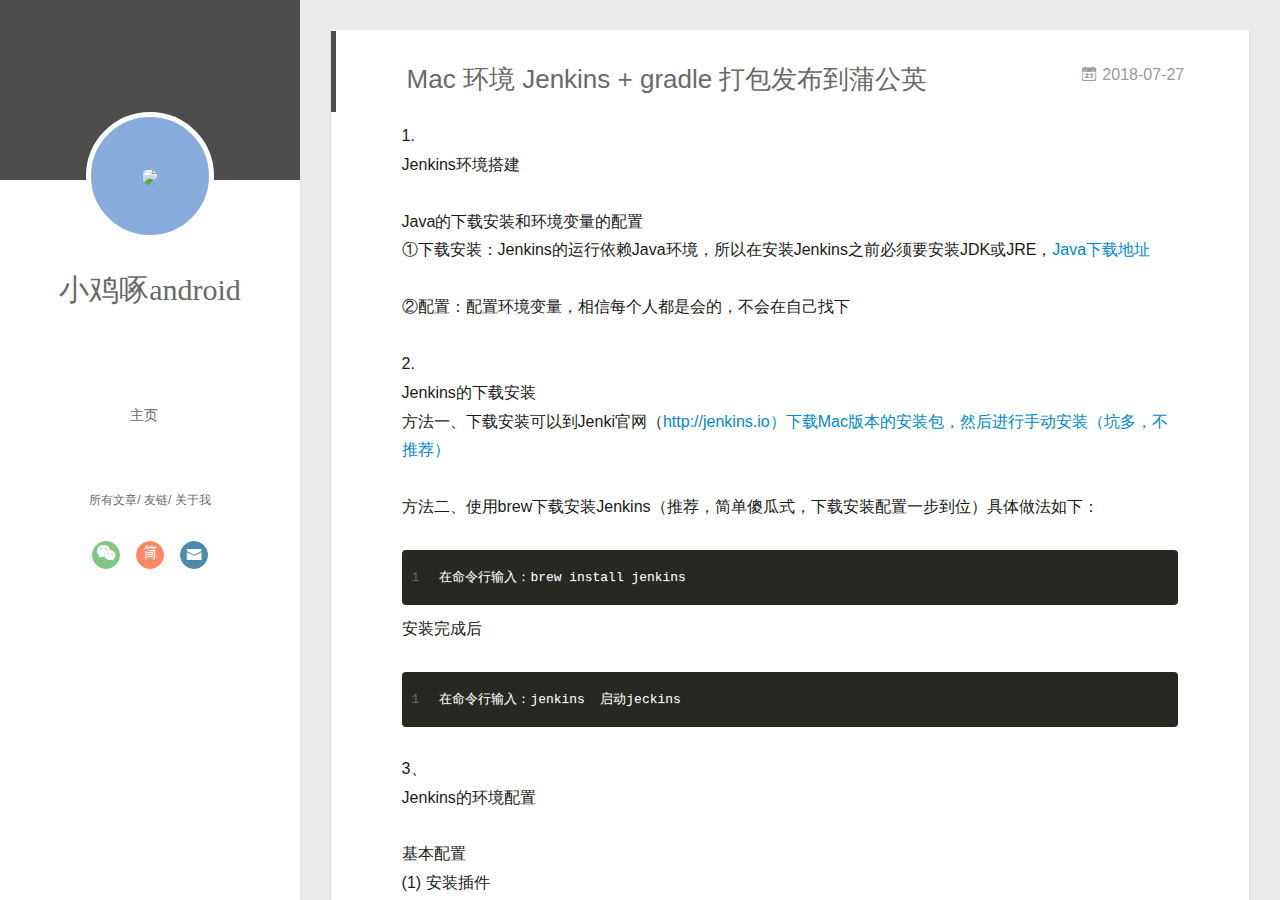
==== index.html @ 97c6cb5a "Site updated: 2018-07-27 13:12:31" ====
<!DOCTYPE html>
<html>
<head>
  <meta charset="utf-8">
  
  <meta name="renderer" content="webkit">
  <meta http-equiv="X-UA-Compatible" content="IE=edge" >
  <link rel="dns-prefetch" href="http://yoursite.com">
  <title>小鸡啄android</title>
  <meta name="viewport" content="width=device-width, initial-scale=1, maximum-scale=1">
  <meta property="og:type" content="website">
<meta property="og:title" content="小鸡啄android">
<meta property="og:url" content="http://yoursite.com/index.html">
<meta property="og:site_name" content="小鸡啄android">
<meta property="og:locale" content="default">
<meta name="twitter:card" content="summary">
<meta name="twitter:title" content="小鸡啄android">
  
    <link rel="alternative" href="/atom.xml" title="小鸡啄android" type="application/atom+xml">
  
  
    <link rel="icon" href="/favicon.png">
  
  <link rel="stylesheet" type="text/css" href="/./main.0cf68a.css">
  <style type="text/css">
  
    #container.show {
      background: linear-gradient(200deg,#a0cfe4,#e8c37e);
    }
  </style>
  

  

</head>

<body>
  <div id="container" q-class="show:isCtnShow">
    <canvas id="anm-canvas" class="anm-canvas"></canvas>
    <div class="left-col" q-class="show:isShow">
      
<div class="overlay" style="background: #4d4d4d"></div>
<div class="intrude-less">
	<header id="header" class="inner">
		<a href="/" class="profilepic">
			<img src="http://pix.tvmao.com/stills/drama/73/562/b/Kn4lW78nMRF.jpg" class="js-avatar">
		</a>
		<hgroup>
		  <h1 class="header-author"><a href="/">小鸡啄android</a></h1>
		</hgroup>
		

		<nav class="header-menu">
			<ul>
			
				<li><a href="/">主页</a></li>
	        
			</ul>
		</nav>
		<nav class="header-smart-menu">
    		
    			
    			<a q-on="click: openSlider(e, 'innerArchive')" href="javascript:void(0)">所有文章</a>
    			
            
    			
    			<a q-on="click: openSlider(e, 'friends')" href="javascript:void(0)">友链</a>
    			
            
    			
    			<a q-on="click: openSlider(e, 'aboutme')" href="javascript:void(0)">关于我</a>
    			
            
		</nav>
		<nav class="header-nav">
			<div class="social">
				
					<a class="weixin" target="_blank" href="/gnkhandsome" title="weixin"><i class="icon-weixin"></i></a>
		        
					<a class="jianshu" target="_blank" href="https://www.jianshu.com/u/1a74da9614a9" title="jianshu"><i class="icon-jianshu"></i></a>
		        
					<a class="mail" target="_blank" href="mailto:1456448257@qq.com" title="mail"><i class="icon-mail"></i></a>
		        
			</div>
		</nav>
	</header>		
</div>

    </div>
    <div class="mid-col" q-class="show:isShow,hide:isShow|isFalse">
      
<nav id="mobile-nav">
  	<div class="overlay js-overlay" style="background: #4d4d4d"></div>
	<div class="btnctn js-mobile-btnctn">
  		<div class="slider-trigger list" q-on="click: openSlider(e)"><i class="icon icon-sort"></i></div>
	</div>
	<div class="intrude-less">
		<header id="header" class="inner">
			<div class="profilepic">
				<img src="http://pix.tvmao.com/stills/drama/73/562/b/Kn4lW78nMRF.jpg" class="js-avatar">
			</div>
			<hgroup>
			  <h1 class="header-author js-header-author">小鸡啄android</h1>
			</hgroup>
			
			
			
				
			
			
			
			<nav class="header-nav">
				<div class="social">
					
						<a class="weixin" target="_blank" href="/gnkhandsome" title="weixin"><i class="icon-weixin"></i></a>
			        
						<a class="jianshu" target="_blank" href="https://www.jianshu.com/u/1a74da9614a9" title="jianshu"><i class="icon-jianshu"></i></a>
			        
						<a class="mail" target="_blank" href="mailto:1456448257@qq.com" title="mail"><i class="icon-mail"></i></a>
			        
				</div>
			</nav>

			<nav class="header-menu js-header-menu">
				<ul style="width: 50%">
				
				
					<li style="width: 100%"><a href="/">主页</a></li>
		        
				</ul>
			</nav>
		</header>				
	</div>
	<div class="mobile-mask" style="display:none" q-show="isShow"></div>
</nav>

      <div id="wrapper" class="body-wrap">
        <div class="menu-l">
          <div class="canvas-wrap">
            <canvas data-colors="#eaeaea" data-sectionHeight="100" data-contentId="js-content" id="myCanvas1" class="anm-canvas"></canvas>
          </div>
          <div id="js-content" class="content-ll">
            
  
    <article id="mac-打包发布到蒲公英" class="article article-type-mac  article-index" itemscope itemprop="blogPost">
  <div class="article-inner">
    
      <header class="article-header">
        
  
    <h1 itemprop="name">
      <a class="article-title" href="/2018/07/27/打包发布到蒲公英/">Mac 环境 Jenkins + gradle 打包发布到蒲公英</a>
    </h1>
  

        
        <a href="/2018/07/27/打包发布到蒲公英/" class="archive-article-date">
  	<time datetime="2018-07-27T05:11:12.000Z" itemprop="datePublished"><i class="icon-calendar icon"></i>2018-07-27</time>
</a>
        
      </header>
    
    <div class="article-entry" itemprop="articleBody">
      
        <p>1.<br>Jenkins环境搭建</p>
<p>Java的下载安装和环境变量的配置<br>①下载安装：Jenkins的运行依赖Java环境，所以在安装Jenkins之前必须要安装JDK或JRE，<a href="http://www.oracle.com/technetwork/java/javase/downloads/index.html" target="_blank" rel="noopener">Java下载地址</a></p>
<p>②配置：配置环境变量，相信每个人都是会的，不会在自己找下</p>
<p>2.<br>Jenkins的下载安装<br>方法一、下载安装可以到Jenki官网（<a href="http://jenkins.io）下载Mac版本的安装包，然后进行手动安装（坑多，不推荐）" target="_blank" rel="noopener">http://jenkins.io）下载Mac版本的安装包，然后进行手动安装（坑多，不推荐）</a></p>
<p>方法二、使用brew下载安装Jenkins（推荐，简单傻瓜式，下载安装配置一步到位）具体做法如下：</p>
 <figure class="highlight plain"><table><tr><td class="gutter"><pre><span class="line">1</span><br></pre></td><td class="code"><pre><span class="line">在命令行输入：brew install jenkins</span><br></pre></td></tr></table></figure>
<p>安装完成后<br> <figure class="highlight plain"><table><tr><td class="gutter"><pre><span class="line">1</span><br></pre></td><td class="code"><pre><span class="line">在命令行输入：jenkins  启动jeckins</span><br></pre></td></tr></table></figure></p>
<p>3、<br>Jenkins的环境配置</p>
<p>基本配置<br>(1) 安装插件<br>启动完毕后，打开浏览器，在地址栏中输入localhost:8080，回车，即可看到一个页面，打开此页面提示的文件地址，输入其中的字符串（或者在安装完毕后控制台有输出，复制到此即可）。<br>②插件的安装<br>进入后，选择自定义插件安装.<br>Git plugin , 不用说，用git需要<br>Gradle Plugin ，gradle需要<br>description setter plugin ，描述构建类型插件<br>Branch API Plugin<br>SSH plugin<br>Git Parameter，参数构建配置git使用<br>Android Emulator Plugin ，可以管理Android sdk，也可以帮助集成Android项目<br>Upload to pgyer 上传蒲公英需要</p>
<p>(2)配置环境变量<br>系统管理-&gt; 系统设置</p>
<p><img src="https://upload-images.jianshu.io/upload_images/3328374-3b14a1cd3c0b017e.png?imageMogr2/auto-orient/strip%7CimageView2/2/w/1240" alt="图片.png"></p>
<ol>
<li>配置gradle,可以使用自己下载的，指定目录就成。也可以自动安装，我是使用的自动安装，翻墙花点时间</li>
<li>配置jdk，jdk不用配置到bin目录，只需要安装目录即可</li>
<li>Android的sdk可以先下载sdk包，再在使用命令操作sdkmanager下载其他包，方式可自行搜索，官方也有<a href="https://developer.android.com/studio/command-line/sdkmanager" target="_blank" rel="noopener">说明</a></li>
<li>环境变量git，路径指定一定要到git.exe</li>
</ol>
<p><img src="https://upload-images.jianshu.io/upload_images/3328374-03bc27990a6591c6.png?imageMogr2/auto-orient/strip%7CimageView2/2/w/1240" alt="图片.png"></p>
<p>4.<br><a href="https://blog.csdn.net/ddxxii/article/details/80207147" target="_blank" rel="noopener">其他</a><br><a href="http://einverne.github.io/post/2016/05/jenkins-android-gradle.html" target="_blank" rel="noopener">利用 Jenkins 持续集成 Android 程序</a></p>

      

      
    </div>
    <div class="article-info article-info-index">
      
      
      

      
        <p class="article-more-link">
          <a class="article-more-a" href="/2018/07/27/打包发布到蒲公英/">展开全文 >></a>
        </p>
      

      
      <div class="clearfix"></div>
    </div>
  </div>
</article>

<aside class="wrap-side-operation">
    <div class="mod-side-operation">
        
        <div class="jump-container" id="js-jump-container" style="display:none;">
            <a href="javascript:void(0)" class="mod-side-operation__jump-to-top">
                <i class="icon-font icon-back"></i>
            </a>
            <div id="js-jump-plan-container" class="jump-plan-container" style="top: -11px;">
                <i class="icon-font icon-plane jump-plane"></i>
            </div>
        </div>
        
        
    </div>
</aside>




  
    <article id="post-搭建个人网站" class="article article-type-post  article-index" itemscope itemprop="blogPost">
  <div class="article-inner">
    
      <header class="article-header">
        
  
    <h1 itemprop="name">
      <a class="article-title" href="/2018/07/27/搭建个人网站/">github pager + Hexo 搭建个人网站</a>
    </h1>
  

        
        <a href="/2018/07/27/搭建个人网站/" class="archive-article-date">
  	<time datetime="2018-07-27T05:08:30.000Z" itemprop="datePublished"><i class="icon-calendar icon"></i>2018-07-27</time>
</a>
        
      </header>
    
    <div class="article-entry" itemprop="articleBody">
      
        <p>1.<br>你需要拥有一个<a href="https://github.com/" target="_blank" rel="noopener">GitHub 账号</a><br>进入<a href="https://pages.github.com/" target="_blank" rel="noopener">GitHub Pager</a></p>
<p>去 <a href="https://github.com" target="_blank" rel="noopener">GitHub</a> 创建一个格式为：<em>username</em>.github.io的库； <a href="https://github.com/new" target="_blank" rel="noopener">create a new repository</a><br><em>username</em> 是你的用户名或者组织名；<br>2.<br>安装 <a href="https://hexo.io/" target="_blank" rel="noopener">Hexo</a><br>参考 <a href="https://hexo.io/docs/" target="_blank" rel="noopener">中文文档 </a>或<a href="https://hexo.io/zh-cn/docs/index.html" target="_blank" rel="noopener">英文文档</a>。完成该步后，你的电脑便拥有了 Git、Node.js 和 Hexo。</p>
<p>3.<br> 购买域名<br>速速前往 <a href="http://wanwang.aliyun.com/" target="_blank" rel="noopener">万网</a>，支付宝刷的一声，你就拥有了一个闪闪发光的个人域名啦<br>4.<br>其他看：<a href="https://zhuanlan.zhihu.com/p/26625249?utm_source=wechat_session&amp;utm_medium=social#showWechatShareTip" target="_blank" rel="noopener">知乎</a></p>

      

      
    </div>
    <div class="article-info article-info-index">
      
      
      

      
        <p class="article-more-link">
          <a class="article-more-a" href="/2018/07/27/搭建个人网站/">展开全文 >></a>
        </p>
      

      
      <div class="clearfix"></div>
    </div>
  </div>
</article>

<aside class="wrap-side-operation">
    <div class="mod-side-operation">
        
        <div class="jump-container" id="js-jump-container" style="display:none;">
            <a href="javascript:void(0)" class="mod-side-operation__jump-to-top">
                <i class="icon-font icon-back"></i>
            </a>
            <div id="js-jump-plan-container" class="jump-plan-container" style="top: -11px;">
                <i class="icon-font icon-plane jump-plane"></i>
            </div>
        </div>
        
        
    </div>
</aside>




  
  


          </div>
        </div>
      </div>
      <footer id="footer">
  <div class="outer">
    <div id="footer-info">
    	<div class="footer-left">
    		&copy; 2018 小鸡啄android
    	</div>
      	<div class="footer-right">
      		<a href="http://hexo.io/" target="_blank">Hexo</a>  Theme <a href="https://github.com/litten/hexo-theme-yilia" target="_blank">Yilia</a> by Litten
      	</div>
    </div>
  </div>
</footer>
    </div>
    <script>
	var yiliaConfig = {
		mathjax: false,
		isHome: true,
		isPost: false,
		isArchive: false,
		isTag: false,
		isCategory: false,
		open_in_new: false,
		toc_hide_index: true,
		root: "/",
		innerArchive: true,
		showTags: false
	}
</script>

<script>!function(t){function n(e){if(r[e])return r[e].exports;var i=r[e]={exports:{},id:e,loaded:!1};return t[e].call(i.exports,i,i.exports,n),i.loaded=!0,i.exports}var r={};n.m=t,n.c=r,n.p="./",n(0)}([function(t,n,r){r(195),t.exports=r(191)},function(t,n,r){var e=r(3),i=r(52),o=r(27),u=r(28),c=r(53),f="prototype",a=function(t,n,r){var s,l,h,v,p=t&a.F,d=t&a.G,y=t&a.S,g=t&a.P,b=t&a.B,m=d?e:y?e[n]||(e[n]={}):(e[n]||{})[f],x=d?i:i[n]||(i[n]={}),w=x[f]||(x[f]={});d&&(r=n);for(s in r)l=!p&&m&&void 0!==m[s],h=(l?m:r)[s],v=b&&l?c(h,e):g&&"function"==typeof h?c(Function.call,h):h,m&&u(m,s,h,t&a.U),x[s]!=h&&o(x,s,v),g&&w[s]!=h&&(w[s]=h)};e.core=i,a.F=1,a.G=2,a.S=4,a.P=8,a.B=16,a.W=32,a.U=64,a.R=128,t.exports=a},function(t,n,r){var e=r(6);t.exports=function(t){if(!e(t))throw TypeError(t+" is not an object!");return t}},function(t,n){var r=t.exports="undefined"!=typeof window&&window.Math==Math?window:"undefined"!=typeof self&&self.Math==Math?self:Function("return this")();"number"==typeof __g&&(__g=r)},function(t,n){t.exports=function(t){try{return!!t()}catch(t){return!0}}},function(t,n){var r=t.exports="undefined"!=typeof window&&window.Math==Math?window:"undefined"!=typeof self&&self.Math==Math?self:Function("return this")();"number"==typeof __g&&(__g=r)},function(t,n){t.exports=function(t){return"object"==typeof t?null!==t:"function"==typeof t}},function(t,n,r){var e=r(126)("wks"),i=r(76),o=r(3).Symbol,u="function"==typeof o;(t.exports=function(t){return e[t]||(e[t]=u&&o[t]||(u?o:i)("Symbol."+t))}).store=e},function(t,n){var r={}.hasOwnProperty;t.exports=function(t,n){return r.call(t,n)}},function(t,n,r){var e=r(94),i=r(33);t.exports=function(t){return e(i(t))}},function(t,n,r){t.exports=!r(4)(function(){return 7!=Object.defineProperty({},"a",{get:function(){return 7}}).a})},function(t,n,r){var e=r(2),i=r(167),o=r(50),u=Object.defineProperty;n.f=r(10)?Object.defineProperty:function(t,n,r){if(e(t),n=o(n,!0),e(r),i)try{return u(t,n,r)}catch(t){}if("get"in r||"set"in r)throw TypeError("Accessors not supported!");return"value"in r&&(t[n]=r.value),t}},function(t,n,r){t.exports=!r(18)(function(){return 7!=Object.defineProperty({},"a",{get:function(){return 7}}).a})},function(t,n,r){var e=r(14),i=r(22);t.exports=r(12)?function(t,n,r){return e.f(t,n,i(1,r))}:function(t,n,r){return t[n]=r,t}},function(t,n,r){var e=r(20),i=r(58),o=r(42),u=Object.defineProperty;n.f=r(12)?Object.defineProperty:function(t,n,r){if(e(t),n=o(n,!0),e(r),i)try{return u(t,n,r)}catch(t){}if("get"in r||"set"in r)throw TypeError("Accessors not supported!");return"value"in r&&(t[n]=r.value),t}},function(t,n,r){var e=r(40)("wks"),i=r(23),o=r(5).Symbol,u="function"==typeof o;(t.exports=function(t){return e[t]||(e[t]=u&&o[t]||(u?o:i)("Symbol."+t))}).store=e},function(t,n,r){var e=r(67),i=Math.min;t.exports=function(t){return t>0?i(e(t),9007199254740991):0}},function(t,n,r){var e=r(46);t.exports=function(t){return Object(e(t))}},function(t,n){t.exports=function(t){try{return!!t()}catch(t){return!0}}},function(t,n,r){var e=r(63),i=r(34);t.exports=Object.keys||function(t){return e(t,i)}},function(t,n,r){var e=r(21);t.exports=function(t){if(!e(t))throw TypeError(t+" is not an object!");return t}},function(t,n){t.exports=function(t){return"object"==typeof t?null!==t:"function"==typeof t}},function(t,n){t.exports=function(t,n){return{enumerable:!(1&t),configurable:!(2&t),writable:!(4&t),value:n}}},function(t,n){var r=0,e=Math.random();t.exports=function(t){return"Symbol(".concat(void 0===t?"":t,")_",(++r+e).toString(36))}},function(t,n){var r={}.hasOwnProperty;t.exports=function(t,n){return r.call(t,n)}},function(t,n){var r=t.exports={version:"2.4.0"};"number"==typeof __e&&(__e=r)},function(t,n){t.exports=function(t){if("function"!=typeof t)throw TypeError(t+" is not a function!");return t}},function(t,n,r){var e=r(11),i=r(66);t.exports=r(10)?function(t,n,r){return e.f(t,n,i(1,r))}:function(t,n,r){return t[n]=r,t}},function(t,n,r){var e=r(3),i=r(27),o=r(24),u=r(76)("src"),c="toString",f=Function[c],a=(""+f).split(c);r(52).inspectSource=function(t){return f.call(t)},(t.exports=function(t,n,r,c){var f="function"==typeof r;f&&(o(r,"name")||i(r,"name",n)),t[n]!==r&&(f&&(o(r,u)||i(r,u,t[n]?""+t[n]:a.join(String(n)))),t===e?t[n]=r:c?t[n]?t[n]=r:i(t,n,r):(delete t[n],i(t,n,r)))})(Function.prototype,c,function(){return"function"==typeof this&&this[u]||f.call(this)})},function(t,n,r){var e=r(1),i=r(4),o=r(46),u=function(t,n,r,e){var i=String(o(t)),u="<"+n;return""!==r&&(u+=" "+r+'="'+String(e).replace(/"/g,"&quot;")+'"'),u+">"+i+"</"+n+">"};t.exports=function(t,n){var r={};r[t]=n(u),e(e.P+e.F*i(function(){var n=""[t]('"');return n!==n.toLowerCase()||n.split('"').length>3}),"String",r)}},function(t,n,r){var e=r(115),i=r(46);t.exports=function(t){return e(i(t))}},function(t,n,r){var e=r(116),i=r(66),o=r(30),u=r(50),c=r(24),f=r(167),a=Object.getOwnPropertyDescriptor;n.f=r(10)?a:function(t,n){if(t=o(t),n=u(n,!0),f)try{return a(t,n)}catch(t){}if(c(t,n))return i(!e.f.call(t,n),t[n])}},function(t,n,r){var e=r(24),i=r(17),o=r(145)("IE_PROTO"),u=Object.prototype;t.exports=Object.getPrototypeOf||function(t){return t=i(t),e(t,o)?t[o]:"function"==typeof t.constructor&&t instanceof t.constructor?t.constructor.prototype:t instanceof Object?u:null}},function(t,n){t.exports=function(t){if(void 0==t)throw TypeError("Can't call method on  "+t);return t}},function(t,n){t.exports="constructor,hasOwnProperty,isPrototypeOf,propertyIsEnumerable,toLocaleString,toString,valueOf".split(",")},function(t,n){t.exports={}},function(t,n){t.exports=!0},function(t,n){n.f={}.propertyIsEnumerable},function(t,n,r){var e=r(14).f,i=r(8),o=r(15)("toStringTag");t.exports=function(t,n,r){t&&!i(t=r?t:t.prototype,o)&&e(t,o,{configurable:!0,value:n})}},function(t,n,r){var e=r(40)("keys"),i=r(23);t.exports=function(t){return e[t]||(e[t]=i(t))}},function(t,n,r){var e=r(5),i="__core-js_shared__",o=e[i]||(e[i]={});t.exports=function(t){return o[t]||(o[t]={})}},function(t,n){var r=Math.ceil,e=Math.floor;t.exports=function(t){return isNaN(t=+t)?0:(t>0?e:r)(t)}},function(t,n,r){var e=r(21);t.exports=function(t,n){if(!e(t))return t;var r,i;if(n&&"function"==typeof(r=t.toString)&&!e(i=r.call(t)))return i;if("function"==typeof(r=t.valueOf)&&!e(i=r.call(t)))return i;if(!n&&"function"==typeof(r=t.toString)&&!e(i=r.call(t)))return i;throw TypeError("Can't convert object to primitive value")}},function(t,n,r){var e=r(5),i=r(25),o=r(36),u=r(44),c=r(14).f;t.exports=function(t){var n=i.Symbol||(i.Symbol=o?{}:e.Symbol||{});"_"==t.charAt(0)||t in n||c(n,t,{value:u.f(t)})}},function(t,n,r){n.f=r(15)},function(t,n){var r={}.toString;t.exports=function(t){return r.call(t).slice(8,-1)}},function(t,n){t.exports=function(t){if(void 0==t)throw TypeError("Can't call method on  "+t);return t}},function(t,n,r){var e=r(4);t.exports=function(t,n){return!!t&&e(function(){n?t.call(null,function(){},1):t.call(null)})}},function(t,n,r){var e=r(53),i=r(115),o=r(17),u=r(16),c=r(203);t.exports=function(t,n){var r=1==t,f=2==t,a=3==t,s=4==t,l=6==t,h=5==t||l,v=n||c;return function(n,c,p){for(var d,y,g=o(n),b=i(g),m=e(c,p,3),x=u(b.length),w=0,S=r?v(n,x):f?v(n,0):void 0;x>w;w++)if((h||w in b)&&(d=b[w],y=m(d,w,g),t))if(r)S[w]=y;else if(y)switch(t){case 3:return!0;case 5:return d;case 6:return w;case 2:S.push(d)}else if(s)return!1;return l?-1:a||s?s:S}}},function(t,n,r){var e=r(1),i=r(52),o=r(4);t.exports=function(t,n){var r=(i.Object||{})[t]||Object[t],u={};u[t]=n(r),e(e.S+e.F*o(function(){r(1)}),"Object",u)}},function(t,n,r){var e=r(6);t.exports=function(t,n){if(!e(t))return t;var r,i;if(n&&"function"==typeof(r=t.toString)&&!e(i=r.call(t)))return i;if("function"==typeof(r=t.valueOf)&&!e(i=r.call(t)))return i;if(!n&&"function"==typeof(r=t.toString)&&!e(i=r.call(t)))return i;throw TypeError("Can't convert object to primitive value")}},function(t,n,r){var e=r(5),i=r(25),o=r(91),u=r(13),c="prototype",f=function(t,n,r){var a,s,l,h=t&f.F,v=t&f.G,p=t&f.S,d=t&f.P,y=t&f.B,g=t&f.W,b=v?i:i[n]||(i[n]={}),m=b[c],x=v?e:p?e[n]:(e[n]||{})[c];v&&(r=n);for(a in r)(s=!h&&x&&void 0!==x[a])&&a in b||(l=s?x[a]:r[a],b[a]=v&&"function"!=typeof x[a]?r[a]:y&&s?o(l,e):g&&x[a]==l?function(t){var n=function(n,r,e){if(this instanceof t){switch(arguments.length){case 0:return new t;case 1:return new t(n);case 2:return new t(n,r)}return new t(n,r,e)}return t.apply(this,arguments)};return n[c]=t[c],n}(l):d&&"function"==typeof l?o(Function.call,l):l,d&&((b.virtual||(b.virtual={}))[a]=l,t&f.R&&m&&!m[a]&&u(m,a,l)))};f.F=1,f.G=2,f.S=4,f.P=8,f.B=16,f.W=32,f.U=64,f.R=128,t.exports=f},function(t,n){var r=t.exports={version:"2.4.0"};"number"==typeof __e&&(__e=r)},function(t,n,r){var e=r(26);t.exports=function(t,n,r){if(e(t),void 0===n)return t;switch(r){case 1:return function(r){return t.call(n,r)};case 2:return function(r,e){return t.call(n,r,e)};case 3:return function(r,e,i){return t.call(n,r,e,i)}}return function(){return t.apply(n,arguments)}}},function(t,n,r){var e=r(183),i=r(1),o=r(126)("metadata"),u=o.store||(o.store=new(r(186))),c=function(t,n,r){var i=u.get(t);if(!i){if(!r)return;u.set(t,i=new e)}var o=i.get(n);if(!o){if(!r)return;i.set(n,o=new e)}return o},f=function(t,n,r){var e=c(n,r,!1);return void 0!==e&&e.has(t)},a=function(t,n,r){var e=c(n,r,!1);return void 0===e?void 0:e.get(t)},s=function(t,n,r,e){c(r,e,!0).set(t,n)},l=function(t,n){var r=c(t,n,!1),e=[];return r&&r.forEach(function(t,n){e.push(n)}),e},h=function(t){return void 0===t||"symbol"==typeof t?t:String(t)},v=function(t){i(i.S,"Reflect",t)};t.exports={store:u,map:c,has:f,get:a,set:s,keys:l,key:h,exp:v}},function(t,n,r){"use strict";if(r(10)){var e=r(69),i=r(3),o=r(4),u=r(1),c=r(127),f=r(152),a=r(53),s=r(68),l=r(66),h=r(27),v=r(73),p=r(67),d=r(16),y=r(75),g=r(50),b=r(24),m=r(180),x=r(114),w=r(6),S=r(17),_=r(137),O=r(70),E=r(32),P=r(71).f,j=r(154),F=r(76),M=r(7),A=r(48),N=r(117),T=r(146),I=r(155),k=r(80),L=r(123),R=r(74),C=r(130),D=r(160),U=r(11),W=r(31),G=U.f,B=W.f,V=i.RangeError,z=i.TypeError,q=i.Uint8Array,K="ArrayBuffer",J="Shared"+K,Y="BYTES_PER_ELEMENT",H="prototype",$=Array[H],X=f.ArrayBuffer,Q=f.DataView,Z=A(0),tt=A(2),nt=A(3),rt=A(4),et=A(5),it=A(6),ot=N(!0),ut=N(!1),ct=I.values,ft=I.keys,at=I.entries,st=$.lastIndexOf,lt=$.reduce,ht=$.reduceRight,vt=$.join,pt=$.sort,dt=$.slice,yt=$.toString,gt=$.toLocaleString,bt=M("iterator"),mt=M("toStringTag"),xt=F("typed_constructor"),wt=F("def_constructor"),St=c.CONSTR,_t=c.TYPED,Ot=c.VIEW,Et="Wrong length!",Pt=A(1,function(t,n){return Tt(T(t,t[wt]),n)}),jt=o(function(){return 1===new q(new Uint16Array([1]).buffer)[0]}),Ft=!!q&&!!q[H].set&&o(function(){new q(1).set({})}),Mt=function(t,n){if(void 0===t)throw z(Et);var r=+t,e=d(t);if(n&&!m(r,e))throw V(Et);return e},At=function(t,n){var r=p(t);if(r<0||r%n)throw V("Wrong offset!");return r},Nt=function(t){if(w(t)&&_t in t)return t;throw z(t+" is not a typed array!")},Tt=function(t,n){if(!(w(t)&&xt in t))throw z("It is not a typed array constructor!");return new t(n)},It=function(t,n){return kt(T(t,t[wt]),n)},kt=function(t,n){for(var r=0,e=n.length,i=Tt(t,e);e>r;)i[r]=n[r++];return i},Lt=function(t,n,r){G(t,n,{get:function(){return this._d[r]}})},Rt=function(t){var n,r,e,i,o,u,c=S(t),f=arguments.length,s=f>1?arguments[1]:void 0,l=void 0!==s,h=j(c);if(void 0!=h&&!_(h)){for(u=h.call(c),e=[],n=0;!(o=u.next()).done;n++)e.push(o.value);c=e}for(l&&f>2&&(s=a(s,arguments[2],2)),n=0,r=d(c.length),i=Tt(this,r);r>n;n++)i[n]=l?s(c[n],n):c[n];return i},Ct=function(){for(var t=0,n=arguments.length,r=Tt(this,n);n>t;)r[t]=arguments[t++];return r},Dt=!!q&&o(function(){gt.call(new q(1))}),Ut=function(){return gt.apply(Dt?dt.call(Nt(this)):Nt(this),arguments)},Wt={copyWithin:function(t,n){return D.call(Nt(this),t,n,arguments.length>2?arguments[2]:void 0)},every:function(t){return rt(Nt(this),t,arguments.length>1?arguments[1]:void 0)},fill:function(t){return C.apply(Nt(this),arguments)},filter:function(t){return It(this,tt(Nt(this),t,arguments.length>1?arguments[1]:void 0))},find:function(t){return et(Nt(this),t,arguments.length>1?arguments[1]:void 0)},findIndex:function(t){return it(Nt(this),t,arguments.length>1?arguments[1]:void 0)},forEach:function(t){Z(Nt(this),t,arguments.length>1?arguments[1]:void 0)},indexOf:function(t){return ut(Nt(this),t,arguments.length>1?arguments[1]:void 0)},includes:function(t){return ot(Nt(this),t,arguments.length>1?arguments[1]:void 0)},join:function(t){return vt.apply(Nt(this),arguments)},lastIndexOf:function(t){return st.apply(Nt(this),arguments)},map:function(t){return Pt(Nt(this),t,arguments.length>1?arguments[1]:void 0)},reduce:function(t){return lt.apply(Nt(this),arguments)},reduceRight:function(t){return ht.apply(Nt(this),arguments)},reverse:function(){for(var t,n=this,r=Nt(n).length,e=Math.floor(r/2),i=0;i<e;)t=n[i],n[i++]=n[--r],n[r]=t;return n},some:function(t){return nt(Nt(this),t,arguments.length>1?arguments[1]:void 0)},sort:function(t){return pt.call(Nt(this),t)},subarray:function(t,n){var r=Nt(this),e=r.length,i=y(t,e);return new(T(r,r[wt]))(r.buffer,r.byteOffset+i*r.BYTES_PER_ELEMENT,d((void 0===n?e:y(n,e))-i))}},Gt=function(t,n){return It(this,dt.call(Nt(this),t,n))},Bt=function(t){Nt(this);var n=At(arguments[1],1),r=this.length,e=S(t),i=d(e.length),o=0;if(i+n>r)throw V(Et);for(;o<i;)this[n+o]=e[o++]},Vt={entries:function(){return at.call(Nt(this))},keys:function(){return ft.call(Nt(this))},values:function(){return ct.call(Nt(this))}},zt=function(t,n){return w(t)&&t[_t]&&"symbol"!=typeof n&&n in t&&String(+n)==String(n)},qt=function(t,n){return zt(t,n=g(n,!0))?l(2,t[n]):B(t,n)},Kt=function(t,n,r){return!(zt(t,n=g(n,!0))&&w(r)&&b(r,"value"))||b(r,"get")||b(r,"set")||r.configurable||b(r,"writable")&&!r.writable||b(r,"enumerable")&&!r.enumerable?G(t,n,r):(t[n]=r.value,t)};St||(W.f=qt,U.f=Kt),u(u.S+u.F*!St,"Object",{getOwnPropertyDescriptor:qt,defineProperty:Kt}),o(function(){yt.call({})})&&(yt=gt=function(){return vt.call(this)});var Jt=v({},Wt);v(Jt,Vt),h(Jt,bt,Vt.values),v(Jt,{slice:Gt,set:Bt,constructor:function(){},toString:yt,toLocaleString:Ut}),Lt(Jt,"buffer","b"),Lt(Jt,"byteOffset","o"),Lt(Jt,"byteLength","l"),Lt(Jt,"length","e"),G(Jt,mt,{get:function(){return this[_t]}}),t.exports=function(t,n,r,f){f=!!f;var a=t+(f?"Clamped":"")+"Array",l="Uint8Array"!=a,v="get"+t,p="set"+t,y=i[a],g=y||{},b=y&&E(y),m=!y||!c.ABV,S={},_=y&&y[H],j=function(t,r){var e=t._d;return e.v[v](r*n+e.o,jt)},F=function(t,r,e){var i=t._d;f&&(e=(e=Math.round(e))<0?0:e>255?255:255&e),i.v[p](r*n+i.o,e,jt)},M=function(t,n){G(t,n,{get:function(){return j(this,n)},set:function(t){return F(this,n,t)},enumerable:!0})};m?(y=r(function(t,r,e,i){s(t,y,a,"_d");var o,u,c,f,l=0,v=0;if(w(r)){if(!(r instanceof X||(f=x(r))==K||f==J))return _t in r?kt(y,r):Rt.call(y,r);o=r,v=At(e,n);var p=r.byteLength;if(void 0===i){if(p%n)throw V(Et);if((u=p-v)<0)throw V(Et)}else if((u=d(i)*n)+v>p)throw V(Et);c=u/n}else c=Mt(r,!0),u=c*n,o=new X(u);for(h(t,"_d",{b:o,o:v,l:u,e:c,v:new Q(o)});l<c;)M(t,l++)}),_=y[H]=O(Jt),h(_,"constructor",y)):L(function(t){new y(null),new y(t)},!0)||(y=r(function(t,r,e,i){s(t,y,a);var o;return w(r)?r instanceof X||(o=x(r))==K||o==J?void 0!==i?new g(r,At(e,n),i):void 0!==e?new g(r,At(e,n)):new g(r):_t in r?kt(y,r):Rt.call(y,r):new g(Mt(r,l))}),Z(b!==Function.prototype?P(g).concat(P(b)):P(g),function(t){t in y||h(y,t,g[t])}),y[H]=_,e||(_.constructor=y));var A=_[bt],N=!!A&&("values"==A.name||void 0==A.name),T=Vt.values;h(y,xt,!0),h(_,_t,a),h(_,Ot,!0),h(_,wt,y),(f?new y(1)[mt]==a:mt in _)||G(_,mt,{get:function(){return a}}),S[a]=y,u(u.G+u.W+u.F*(y!=g),S),u(u.S,a,{BYTES_PER_ELEMENT:n,from:Rt,of:Ct}),Y in _||h(_,Y,n),u(u.P,a,Wt),R(a),u(u.P+u.F*Ft,a,{set:Bt}),u(u.P+u.F*!N,a,Vt),u(u.P+u.F*(_.toString!=yt),a,{toString:yt}),u(u.P+u.F*o(function(){new y(1).slice()}),a,{slice:Gt}),u(u.P+u.F*(o(function(){return[1,2].toLocaleString()!=new y([1,2]).toLocaleString()})||!o(function(){_.toLocaleString.call([1,2])})),a,{toLocaleString:Ut}),k[a]=N?A:T,e||N||h(_,bt,T)}}else t.exports=function(){}},function(t,n){var r={}.toString;t.exports=function(t){return r.call(t).slice(8,-1)}},function(t,n,r){var e=r(21),i=r(5).document,o=e(i)&&e(i.createElement);t.exports=function(t){return o?i.createElement(t):{}}},function(t,n,r){t.exports=!r(12)&&!r(18)(function(){return 7!=Object.defineProperty(r(57)("div"),"a",{get:function(){return 7}}).a})},function(t,n,r){"use strict";var e=r(36),i=r(51),o=r(64),u=r(13),c=r(8),f=r(35),a=r(96),s=r(38),l=r(103),h=r(15)("iterator"),v=!([].keys&&"next"in[].keys()),p="keys",d="values",y=function(){return this};t.exports=function(t,n,r,g,b,m,x){a(r,n,g);var w,S,_,O=function(t){if(!v&&t in F)return F[t];switch(t){case p:case d:return function(){return new r(this,t)}}return function(){return new r(this,t)}},E=n+" Iterator",P=b==d,j=!1,F=t.prototype,M=F[h]||F["@@iterator"]||b&&F[b],A=M||O(b),N=b?P?O("entries"):A:void 0,T="Array"==n?F.entries||M:M;if(T&&(_=l(T.call(new t)))!==Object.prototype&&(s(_,E,!0),e||c(_,h)||u(_,h,y)),P&&M&&M.name!==d&&(j=!0,A=function(){return M.call(this)}),e&&!x||!v&&!j&&F[h]||u(F,h,A),f[n]=A,f[E]=y,b)if(w={values:P?A:O(d),keys:m?A:O(p),entries:N},x)for(S in w)S in F||o(F,S,w[S]);else i(i.P+i.F*(v||j),n,w);return w}},function(t,n,r){var e=r(20),i=r(100),o=r(34),u=r(39)("IE_PROTO"),c=function(){},f="prototype",a=function(){var t,n=r(57)("iframe"),e=o.length;for(n.style.display="none",r(93).appendChild(n),n.src="javascript:",t=n.contentWindow.document,t.open(),t.write("<script>document.F=Object<\/script>"),t.close(),a=t.F;e--;)delete a[f][o[e]];return a()};t.exports=Object.create||function(t,n){var r;return null!==t?(c[f]=e(t),r=new c,c[f]=null,r[u]=t):r=a(),void 0===n?r:i(r,n)}},function(t,n,r){var e=r(63),i=r(34).concat("length","prototype");n.f=Object.getOwnPropertyNames||function(t){return e(t,i)}},function(t,n){n.f=Object.getOwnPropertySymbols},function(t,n,r){var e=r(8),i=r(9),o=r(90)(!1),u=r(39)("IE_PROTO");t.exports=function(t,n){var r,c=i(t),f=0,a=[];for(r in c)r!=u&&e(c,r)&&a.push(r);for(;n.length>f;)e(c,r=n[f++])&&(~o(a,r)||a.push(r));return a}},function(t,n,r){t.exports=r(13)},function(t,n,r){var e=r(76)("meta"),i=r(6),o=r(24),u=r(11).f,c=0,f=Object.isExtensible||function(){return!0},a=!r(4)(function(){return f(Object.preventExtensions({}))}),s=function(t){u(t,e,{value:{i:"O"+ ++c,w:{}}})},l=function(t,n){if(!i(t))return"symbol"==typeof t?t:("string"==typeof t?"S":"P")+t;if(!o(t,e)){if(!f(t))return"F";if(!n)return"E";s(t)}return t[e].i},h=function(t,n){if(!o(t,e)){if(!f(t))return!0;if(!n)return!1;s(t)}return t[e].w},v=function(t){return a&&p.NEED&&f(t)&&!o(t,e)&&s(t),t},p=t.exports={KEY:e,NEED:!1,fastKey:l,getWeak:h,onFreeze:v}},function(t,n){t.exports=function(t,n){return{enumerable:!(1&t),configurable:!(2&t),writable:!(4&t),value:n}}},function(t,n){var r=Math.ceil,e=Math.floor;t.exports=function(t){return isNaN(t=+t)?0:(t>0?e:r)(t)}},function(t,n){t.exports=function(t,n,r,e){if(!(t instanceof n)||void 0!==e&&e in t)throw TypeError(r+": incorrect invocation!");return t}},function(t,n){t.exports=!1},function(t,n,r){var e=r(2),i=r(173),o=r(133),u=r(145)("IE_PROTO"),c=function(){},f="prototype",a=function(){var t,n=r(132)("iframe"),e=o.length;for(n.style.display="none",r(135).appendChild(n),n.src="javascript:",t=n.contentWindow.document,t.open(),t.write("<script>document.F=Object<\/script>"),t.close(),a=t.F;e--;)delete a[f][o[e]];return a()};t.exports=Object.create||function(t,n){var r;return null!==t?(c[f]=e(t),r=new c,c[f]=null,r[u]=t):r=a(),void 0===n?r:i(r,n)}},function(t,n,r){var e=r(175),i=r(133).concat("length","prototype");n.f=Object.getOwnPropertyNames||function(t){return e(t,i)}},function(t,n,r){var e=r(175),i=r(133);t.exports=Object.keys||function(t){return e(t,i)}},function(t,n,r){var e=r(28);t.exports=function(t,n,r){for(var i in n)e(t,i,n[i],r);return t}},function(t,n,r){"use strict";var e=r(3),i=r(11),o=r(10),u=r(7)("species");t.exports=function(t){var n=e[t];o&&n&&!n[u]&&i.f(n,u,{configurable:!0,get:function(){return this}})}},function(t,n,r){var e=r(67),i=Math.max,o=Math.min;t.exports=function(t,n){return t=e(t),t<0?i(t+n,0):o(t,n)}},function(t,n){var r=0,e=Math.random();t.exports=function(t){return"Symbol(".concat(void 0===t?"":t,")_",(++r+e).toString(36))}},function(t,n,r){var e=r(33);t.exports=function(t){return Object(e(t))}},function(t,n,r){var e=r(7)("unscopables"),i=Array.prototype;void 0==i[e]&&r(27)(i,e,{}),t.exports=function(t){i[e][t]=!0}},function(t,n,r){var e=r(53),i=r(169),o=r(137),u=r(2),c=r(16),f=r(154),a={},s={},n=t.exports=function(t,n,r,l,h){var v,p,d,y,g=h?function(){return t}:f(t),b=e(r,l,n?2:1),m=0;if("function"!=typeof g)throw TypeError(t+" is not iterable!");if(o(g)){for(v=c(t.length);v>m;m++)if((y=n?b(u(p=t[m])[0],p[1]):b(t[m]))===a||y===s)return y}else for(d=g.call(t);!(p=d.next()).done;)if((y=i(d,b,p.value,n))===a||y===s)return y};n.BREAK=a,n.RETURN=s},function(t,n){t.exports={}},function(t,n,r){var e=r(11).f,i=r(24),o=r(7)("toStringTag");t.exports=function(t,n,r){t&&!i(t=r?t:t.prototype,o)&&e(t,o,{configurable:!0,value:n})}},function(t,n,r){var e=r(1),i=r(46),o=r(4),u=r(150),c="["+u+"]",f="​",a=RegExp("^"+c+c+"*"),s=RegExp(c+c+"*$"),l=function(t,n,r){var i={},c=o(function(){return!!u[t]()||f[t]()!=f}),a=i[t]=c?n(h):u[t];r&&(i[r]=a),e(e.P+e.F*c,"String",i)},h=l.trim=function(t,n){return t=String(i(t)),1&n&&(t=t.replace(a,"")),2&n&&(t=t.replace(s,"")),t};t.exports=l},function(t,n,r){t.exports={default:r(86),__esModule:!0}},function(t,n,r){t.exports={default:r(87),__esModule:!0}},function(t,n,r){"use strict";function e(t){return t&&t.__esModule?t:{default:t}}n.__esModule=!0;var i=r(84),o=e(i),u=r(83),c=e(u),f="function"==typeof c.default&&"symbol"==typeof o.default?function(t){return typeof t}:function(t){return t&&"function"==typeof c.default&&t.constructor===c.default&&t!==c.default.prototype?"symbol":typeof t};n.default="function"==typeof c.default&&"symbol"===f(o.default)?function(t){return void 0===t?"undefined":f(t)}:function(t){return t&&"function"==typeof c.default&&t.constructor===c.default&&t!==c.default.prototype?"symbol":void 0===t?"undefined":f(t)}},function(t,n,r){r(110),r(108),r(111),r(112),t.exports=r(25).Symbol},function(t,n,r){r(109),r(113),t.exports=r(44).f("iterator")},function(t,n){t.exports=function(t){if("function"!=typeof t)throw TypeError(t+" is not a function!");return t}},function(t,n){t.exports=function(){}},function(t,n,r){var e=r(9),i=r(106),o=r(105);t.exports=function(t){return function(n,r,u){var c,f=e(n),a=i(f.length),s=o(u,a);if(t&&r!=r){for(;a>s;)if((c=f[s++])!=c)return!0}else for(;a>s;s++)if((t||s in f)&&f[s]===r)return t||s||0;return!t&&-1}}},function(t,n,r){var e=r(88);t.exports=function(t,n,r){if(e(t),void 0===n)return t;switch(r){case 1:return function(r){return t.call(n,r)};case 2:return function(r,e){return t.call(n,r,e)};case 3:return function(r,e,i){return t.call(n,r,e,i)}}return function(){return t.apply(n,arguments)}}},function(t,n,r){var e=r(19),i=r(62),o=r(37);t.exports=function(t){var n=e(t),r=i.f;if(r)for(var u,c=r(t),f=o.f,a=0;c.length>a;)f.call(t,u=c[a++])&&n.push(u);return n}},function(t,n,r){t.exports=r(5).document&&document.documentElement},function(t,n,r){var e=r(56);t.exports=Object("z").propertyIsEnumerable(0)?Object:function(t){return"String"==e(t)?t.split(""):Object(t)}},function(t,n,r){var e=r(56);t.exports=Array.isArray||function(t){return"Array"==e(t)}},function(t,n,r){"use strict";var e=r(60),i=r(22),o=r(38),u={};r(13)(u,r(15)("iterator"),function(){return this}),t.exports=function(t,n,r){t.prototype=e(u,{next:i(1,r)}),o(t,n+" Iterator")}},function(t,n){t.exports=function(t,n){return{value:n,done:!!t}}},function(t,n,r){var e=r(19),i=r(9);t.exports=function(t,n){for(var r,o=i(t),u=e(o),c=u.length,f=0;c>f;)if(o[r=u[f++]]===n)return r}},function(t,n,r){var e=r(23)("meta"),i=r(21),o=r(8),u=r(14).f,c=0,f=Object.isExtensible||function(){return!0},a=!r(18)(function(){return f(Object.preventExtensions({}))}),s=function(t){u(t,e,{value:{i:"O"+ ++c,w:{}}})},l=function(t,n){if(!i(t))return"symbol"==typeof t?t:("string"==typeof t?"S":"P")+t;if(!o(t,e)){if(!f(t))return"F";if(!n)return"E";s(t)}return t[e].i},h=function(t,n){if(!o(t,e)){if(!f(t))return!0;if(!n)return!1;s(t)}return t[e].w},v=function(t){return a&&p.NEED&&f(t)&&!o(t,e)&&s(t),t},p=t.exports={KEY:e,NEED:!1,fastKey:l,getWeak:h,onFreeze:v}},function(t,n,r){var e=r(14),i=r(20),o=r(19);t.exports=r(12)?Object.defineProperties:function(t,n){i(t);for(var r,u=o(n),c=u.length,f=0;c>f;)e.f(t,r=u[f++],n[r]);return t}},function(t,n,r){var e=r(37),i=r(22),o=r(9),u=r(42),c=r(8),f=r(58),a=Object.getOwnPropertyDescriptor;n.f=r(12)?a:function(t,n){if(t=o(t),n=u(n,!0),f)try{return a(t,n)}catch(t){}if(c(t,n))return i(!e.f.call(t,n),t[n])}},function(t,n,r){var e=r(9),i=r(61).f,o={}.toString,u="object"==typeof window&&window&&Object.getOwnPropertyNames?Object.getOwnPropertyNames(window):[],c=function(t){try{return i(t)}catch(t){return u.slice()}};t.exports.f=function(t){return u&&"[object Window]"==o.call(t)?c(t):i(e(t))}},function(t,n,r){var e=r(8),i=r(77),o=r(39)("IE_PROTO"),u=Object.prototype;t.exports=Object.getPrototypeOf||function(t){return t=i(t),e(t,o)?t[o]:"function"==typeof t.constructor&&t instanceof t.constructor?t.constructor.prototype:t instanceof Object?u:null}},function(t,n,r){var e=r(41),i=r(33);t.exports=function(t){return function(n,r){var o,u,c=String(i(n)),f=e(r),a=c.length;return f<0||f>=a?t?"":void 0:(o=c.charCodeAt(f),o<55296||o>56319||f+1===a||(u=c.charCodeAt(f+1))<56320||u>57343?t?c.charAt(f):o:t?c.slice(f,f+2):u-56320+(o-55296<<10)+65536)}}},function(t,n,r){var e=r(41),i=Math.max,o=Math.min;t.exports=function(t,n){return t=e(t),t<0?i(t+n,0):o(t,n)}},function(t,n,r){var e=r(41),i=Math.min;t.exports=function(t){return t>0?i(e(t),9007199254740991):0}},function(t,n,r){"use strict";var e=r(89),i=r(97),o=r(35),u=r(9);t.exports=r(59)(Array,"Array",function(t,n){this._t=u(t),this._i=0,this._k=n},function(){var t=this._t,n=this._k,r=this._i++;return!t||r>=t.length?(this._t=void 0,i(1)):"keys"==n?i(0,r):"values"==n?i(0,t[r]):i(0,[r,t[r]])},"values"),o.Arguments=o.Array,e("keys"),e("values"),e("entries")},function(t,n){},function(t,n,r){"use strict";var e=r(104)(!0);r(59)(String,"String",function(t){this._t=String(t),this._i=0},function(){var t,n=this._t,r=this._i;return r>=n.length?{value:void 0,done:!0}:(t=e(n,r),this._i+=t.length,{value:t,done:!1})})},function(t,n,r){"use strict";var e=r(5),i=r(8),o=r(12),u=r(51),c=r(64),f=r(99).KEY,a=r(18),s=r(40),l=r(38),h=r(23),v=r(15),p=r(44),d=r(43),y=r(98),g=r(92),b=r(95),m=r(20),x=r(9),w=r(42),S=r(22),_=r(60),O=r(102),E=r(101),P=r(14),j=r(19),F=E.f,M=P.f,A=O.f,N=e.Symbol,T=e.JSON,I=T&&T.stringify,k="prototype",L=v("_hidden"),R=v("toPrimitive"),C={}.propertyIsEnumerable,D=s("symbol-registry"),U=s("symbols"),W=s("op-symbols"),G=Object[k],B="function"==typeof N,V=e.QObject,z=!V||!V[k]||!V[k].findChild,q=o&&a(function(){return 7!=_(M({},"a",{get:function(){return M(this,"a",{value:7}).a}})).a})?function(t,n,r){var e=F(G,n);e&&delete G[n],M(t,n,r),e&&t!==G&&M(G,n,e)}:M,K=function(t){var n=U[t]=_(N[k]);return n._k=t,n},J=B&&"symbol"==typeof N.iterator?function(t){return"symbol"==typeof t}:function(t){return t instanceof N},Y=function(t,n,r){return t===G&&Y(W,n,r),m(t),n=w(n,!0),m(r),i(U,n)?(r.enumerable?(i(t,L)&&t[L][n]&&(t[L][n]=!1),r=_(r,{enumerable:S(0,!1)})):(i(t,L)||M(t,L,S(1,{})),t[L][n]=!0),q(t,n,r)):M(t,n,r)},H=function(t,n){m(t);for(var r,e=g(n=x(n)),i=0,o=e.length;o>i;)Y(t,r=e[i++],n[r]);return t},$=function(t,n){return void 0===n?_(t):H(_(t),n)},X=function(t){var n=C.call(this,t=w(t,!0));return!(this===G&&i(U,t)&&!i(W,t))&&(!(n||!i(this,t)||!i(U,t)||i(this,L)&&this[L][t])||n)},Q=function(t,n){if(t=x(t),n=w(n,!0),t!==G||!i(U,n)||i(W,n)){var r=F(t,n);return!r||!i(U,n)||i(t,L)&&t[L][n]||(r.enumerable=!0),r}},Z=function(t){for(var n,r=A(x(t)),e=[],o=0;r.length>o;)i(U,n=r[o++])||n==L||n==f||e.push(n);return e},tt=function(t){for(var n,r=t===G,e=A(r?W:x(t)),o=[],u=0;e.length>u;)!i(U,n=e[u++])||r&&!i(G,n)||o.push(U[n]);return o};B||(N=function(){if(this instanceof N)throw TypeError("Symbol is not a constructor!");var t=h(arguments.length>0?arguments[0]:void 0),n=function(r){this===G&&n.call(W,r),i(this,L)&&i(this[L],t)&&(this[L][t]=!1),q(this,t,S(1,r))};return o&&z&&q(G,t,{configurable:!0,set:n}),K(t)},c(N[k],"toString",function(){return this._k}),E.f=Q,P.f=Y,r(61).f=O.f=Z,r(37).f=X,r(62).f=tt,o&&!r(36)&&c(G,"propertyIsEnumerable",X,!0),p.f=function(t){return K(v(t))}),u(u.G+u.W+u.F*!B,{Symbol:N});for(var nt="hasInstance,isConcatSpreadable,iterator,match,replace,search,species,split,toPrimitive,toStringTag,unscopables".split(","),rt=0;nt.length>rt;)v(nt[rt++]);for(var nt=j(v.store),rt=0;nt.length>rt;)d(nt[rt++]);u(u.S+u.F*!B,"Symbol",{for:function(t){return i(D,t+="")?D[t]:D[t]=N(t)},keyFor:function(t){if(J(t))return y(D,t);throw TypeError(t+" is not a symbol!")},useSetter:function(){z=!0},useSimple:function(){z=!1}}),u(u.S+u.F*!B,"Object",{create:$,defineProperty:Y,defineProperties:H,getOwnPropertyDescriptor:Q,getOwnPropertyNames:Z,getOwnPropertySymbols:tt}),T&&u(u.S+u.F*(!B||a(function(){var t=N();return"[null]"!=I([t])||"{}"!=I({a:t})||"{}"!=I(Object(t))})),"JSON",{stringify:function(t){if(void 0!==t&&!J(t)){for(var n,r,e=[t],i=1;arguments.length>i;)e.push(arguments[i++]);return n=e[1],"function"==typeof n&&(r=n),!r&&b(n)||(n=function(t,n){if(r&&(n=r.call(this,t,n)),!J(n))return n}),e[1]=n,I.apply(T,e)}}}),N[k][R]||r(13)(N[k],R,N[k].valueOf),l(N,"Symbol"),l(Math,"Math",!0),l(e.JSON,"JSON",!0)},function(t,n,r){r(43)("asyncIterator")},function(t,n,r){r(43)("observable")},function(t,n,r){r(107);for(var e=r(5),i=r(13),o=r(35),u=r(15)("toStringTag"),c=["NodeList","DOMTokenList","MediaList","StyleSheetList","CSSRuleList"],f=0;f<5;f++){var a=c[f],s=e[a],l=s&&s.prototype;l&&!l[u]&&i(l,u,a),o[a]=o.Array}},function(t,n,r){var e=r(45),i=r(7)("toStringTag"),o="Arguments"==e(function(){return arguments}()),u=function(t,n){try{return t[n]}catch(t){}};t.exports=function(t){var n,r,c;return void 0===t?"Undefined":null===t?"Null":"string"==typeof(r=u(n=Object(t),i))?r:o?e(n):"Object"==(c=e(n))&&"function"==typeof n.callee?"Arguments":c}},function(t,n,r){var e=r(45);t.exports=Object("z").propertyIsEnumerable(0)?Object:function(t){return"String"==e(t)?t.split(""):Object(t)}},function(t,n){n.f={}.propertyIsEnumerable},function(t,n,r){var e=r(30),i=r(16),o=r(75);t.exports=function(t){return function(n,r,u){var c,f=e(n),a=i(f.length),s=o(u,a);if(t&&r!=r){for(;a>s;)if((c=f[s++])!=c)return!0}else for(;a>s;s++)if((t||s in f)&&f[s]===r)return t||s||0;return!t&&-1}}},function(t,n,r){"use strict";var e=r(3),i=r(1),o=r(28),u=r(73),c=r(65),f=r(79),a=r(68),s=r(6),l=r(4),h=r(123),v=r(81),p=r(136);t.exports=function(t,n,r,d,y,g){var b=e[t],m=b,x=y?"set":"add",w=m&&m.prototype,S={},_=function(t){var n=w[t];o(w,t,"delete"==t?function(t){return!(g&&!s(t))&&n.call(this,0===t?0:t)}:"has"==t?function(t){return!(g&&!s(t))&&n.call(this,0===t?0:t)}:"get"==t?function(t){return g&&!s(t)?void 0:n.call(this,0===t?0:t)}:"add"==t?function(t){return n.call(this,0===t?0:t),this}:function(t,r){return n.call(this,0===t?0:t,r),this})};if("function"==typeof m&&(g||w.forEach&&!l(function(){(new m).entries().next()}))){var O=new m,E=O[x](g?{}:-0,1)!=O,P=l(function(){O.has(1)}),j=h(function(t){new m(t)}),F=!g&&l(function(){for(var t=new m,n=5;n--;)t[x](n,n);return!t.has(-0)});j||(m=n(function(n,r){a(n,m,t);var e=p(new b,n,m);return void 0!=r&&f(r,y,e[x],e),e}),m.prototype=w,w.constructor=m),(P||F)&&(_("delete"),_("has"),y&&_("get")),(F||E)&&_(x),g&&w.clear&&delete w.clear}else m=d.getConstructor(n,t,y,x),u(m.prototype,r),c.NEED=!0;return v(m,t),S[t]=m,i(i.G+i.W+i.F*(m!=b),S),g||d.setStrong(m,t,y),m}},function(t,n,r){"use strict";var e=r(27),i=r(28),o=r(4),u=r(46),c=r(7);t.exports=function(t,n,r){var f=c(t),a=r(u,f,""[t]),s=a[0],l=a[1];o(function(){var n={};return n[f]=function(){return 7},7!=""[t](n)})&&(i(String.prototype,t,s),e(RegExp.prototype,f,2==n?function(t,n){return l.call(t,this,n)}:function(t){return l.call(t,this)}))}
},function(t,n,r){"use strict";var e=r(2);t.exports=function(){var t=e(this),n="";return t.global&&(n+="g"),t.ignoreCase&&(n+="i"),t.multiline&&(n+="m"),t.unicode&&(n+="u"),t.sticky&&(n+="y"),n}},function(t,n){t.exports=function(t,n,r){var e=void 0===r;switch(n.length){case 0:return e?t():t.call(r);case 1:return e?t(n[0]):t.call(r,n[0]);case 2:return e?t(n[0],n[1]):t.call(r,n[0],n[1]);case 3:return e?t(n[0],n[1],n[2]):t.call(r,n[0],n[1],n[2]);case 4:return e?t(n[0],n[1],n[2],n[3]):t.call(r,n[0],n[1],n[2],n[3])}return t.apply(r,n)}},function(t,n,r){var e=r(6),i=r(45),o=r(7)("match");t.exports=function(t){var n;return e(t)&&(void 0!==(n=t[o])?!!n:"RegExp"==i(t))}},function(t,n,r){var e=r(7)("iterator"),i=!1;try{var o=[7][e]();o.return=function(){i=!0},Array.from(o,function(){throw 2})}catch(t){}t.exports=function(t,n){if(!n&&!i)return!1;var r=!1;try{var o=[7],u=o[e]();u.next=function(){return{done:r=!0}},o[e]=function(){return u},t(o)}catch(t){}return r}},function(t,n,r){t.exports=r(69)||!r(4)(function(){var t=Math.random();__defineSetter__.call(null,t,function(){}),delete r(3)[t]})},function(t,n){n.f=Object.getOwnPropertySymbols},function(t,n,r){var e=r(3),i="__core-js_shared__",o=e[i]||(e[i]={});t.exports=function(t){return o[t]||(o[t]={})}},function(t,n,r){for(var e,i=r(3),o=r(27),u=r(76),c=u("typed_array"),f=u("view"),a=!(!i.ArrayBuffer||!i.DataView),s=a,l=0,h="Int8Array,Uint8Array,Uint8ClampedArray,Int16Array,Uint16Array,Int32Array,Uint32Array,Float32Array,Float64Array".split(",");l<9;)(e=i[h[l++]])?(o(e.prototype,c,!0),o(e.prototype,f,!0)):s=!1;t.exports={ABV:a,CONSTR:s,TYPED:c,VIEW:f}},function(t,n){"use strict";var r={versions:function(){var t=window.navigator.userAgent;return{trident:t.indexOf("Trident")>-1,presto:t.indexOf("Presto")>-1,webKit:t.indexOf("AppleWebKit")>-1,gecko:t.indexOf("Gecko")>-1&&-1==t.indexOf("KHTML"),mobile:!!t.match(/AppleWebKit.*Mobile.*/),ios:!!t.match(/\(i[^;]+;( U;)? CPU.+Mac OS X/),android:t.indexOf("Android")>-1||t.indexOf("Linux")>-1,iPhone:t.indexOf("iPhone")>-1||t.indexOf("Mac")>-1,iPad:t.indexOf("iPad")>-1,webApp:-1==t.indexOf("Safari"),weixin:-1==t.indexOf("MicroMessenger")}}()};t.exports=r},function(t,n,r){"use strict";var e=r(85),i=function(t){return t&&t.__esModule?t:{default:t}}(e),o=function(){function t(t,n,e){return n||e?String.fromCharCode(n||e):r[t]||t}function n(t){return e[t]}var r={"&quot;":'"',"&lt;":"<","&gt;":">","&amp;":"&","&nbsp;":" "},e={};for(var u in r)e[r[u]]=u;return r["&apos;"]="'",e["'"]="&#39;",{encode:function(t){return t?(""+t).replace(/['<> "&]/g,n).replace(/\r?\n/g,"<br/>").replace(/\s/g,"&nbsp;"):""},decode:function(n){return n?(""+n).replace(/<br\s*\/?>/gi,"\n").replace(/&quot;|&lt;|&gt;|&amp;|&nbsp;|&apos;|&#(\d+);|&#(\d+)/g,t).replace(/\u00a0/g," "):""},encodeBase16:function(t){if(!t)return t;t+="";for(var n=[],r=0,e=t.length;e>r;r++)n.push(t.charCodeAt(r).toString(16).toUpperCase());return n.join("")},encodeBase16forJSON:function(t){if(!t)return t;t=t.replace(/[\u4E00-\u9FBF]/gi,function(t){return escape(t).replace("%u","\\u")});for(var n=[],r=0,e=t.length;e>r;r++)n.push(t.charCodeAt(r).toString(16).toUpperCase());return n.join("")},decodeBase16:function(t){if(!t)return t;t+="";for(var n=[],r=0,e=t.length;e>r;r+=2)n.push(String.fromCharCode("0x"+t.slice(r,r+2)));return n.join("")},encodeObject:function(t){if(t instanceof Array)for(var n=0,r=t.length;r>n;n++)t[n]=o.encodeObject(t[n]);else if("object"==(void 0===t?"undefined":(0,i.default)(t)))for(var e in t)t[e]=o.encodeObject(t[e]);else if("string"==typeof t)return o.encode(t);return t},loadScript:function(t){var n=document.createElement("script");document.getElementsByTagName("body")[0].appendChild(n),n.setAttribute("src",t)},addLoadEvent:function(t){var n=window.onload;"function"!=typeof window.onload?window.onload=t:window.onload=function(){n(),t()}}}}();t.exports=o},function(t,n,r){"use strict";var e=r(17),i=r(75),o=r(16);t.exports=function(t){for(var n=e(this),r=o(n.length),u=arguments.length,c=i(u>1?arguments[1]:void 0,r),f=u>2?arguments[2]:void 0,a=void 0===f?r:i(f,r);a>c;)n[c++]=t;return n}},function(t,n,r){"use strict";var e=r(11),i=r(66);t.exports=function(t,n,r){n in t?e.f(t,n,i(0,r)):t[n]=r}},function(t,n,r){var e=r(6),i=r(3).document,o=e(i)&&e(i.createElement);t.exports=function(t){return o?i.createElement(t):{}}},function(t,n){t.exports="constructor,hasOwnProperty,isPrototypeOf,propertyIsEnumerable,toLocaleString,toString,valueOf".split(",")},function(t,n,r){var e=r(7)("match");t.exports=function(t){var n=/./;try{"/./"[t](n)}catch(r){try{return n[e]=!1,!"/./"[t](n)}catch(t){}}return!0}},function(t,n,r){t.exports=r(3).document&&document.documentElement},function(t,n,r){var e=r(6),i=r(144).set;t.exports=function(t,n,r){var o,u=n.constructor;return u!==r&&"function"==typeof u&&(o=u.prototype)!==r.prototype&&e(o)&&i&&i(t,o),t}},function(t,n,r){var e=r(80),i=r(7)("iterator"),o=Array.prototype;t.exports=function(t){return void 0!==t&&(e.Array===t||o[i]===t)}},function(t,n,r){var e=r(45);t.exports=Array.isArray||function(t){return"Array"==e(t)}},function(t,n,r){"use strict";var e=r(70),i=r(66),o=r(81),u={};r(27)(u,r(7)("iterator"),function(){return this}),t.exports=function(t,n,r){t.prototype=e(u,{next:i(1,r)}),o(t,n+" Iterator")}},function(t,n,r){"use strict";var e=r(69),i=r(1),o=r(28),u=r(27),c=r(24),f=r(80),a=r(139),s=r(81),l=r(32),h=r(7)("iterator"),v=!([].keys&&"next"in[].keys()),p="keys",d="values",y=function(){return this};t.exports=function(t,n,r,g,b,m,x){a(r,n,g);var w,S,_,O=function(t){if(!v&&t in F)return F[t];switch(t){case p:case d:return function(){return new r(this,t)}}return function(){return new r(this,t)}},E=n+" Iterator",P=b==d,j=!1,F=t.prototype,M=F[h]||F["@@iterator"]||b&&F[b],A=M||O(b),N=b?P?O("entries"):A:void 0,T="Array"==n?F.entries||M:M;if(T&&(_=l(T.call(new t)))!==Object.prototype&&(s(_,E,!0),e||c(_,h)||u(_,h,y)),P&&M&&M.name!==d&&(j=!0,A=function(){return M.call(this)}),e&&!x||!v&&!j&&F[h]||u(F,h,A),f[n]=A,f[E]=y,b)if(w={values:P?A:O(d),keys:m?A:O(p),entries:N},x)for(S in w)S in F||o(F,S,w[S]);else i(i.P+i.F*(v||j),n,w);return w}},function(t,n){var r=Math.expm1;t.exports=!r||r(10)>22025.465794806718||r(10)<22025.465794806718||-2e-17!=r(-2e-17)?function(t){return 0==(t=+t)?t:t>-1e-6&&t<1e-6?t+t*t/2:Math.exp(t)-1}:r},function(t,n){t.exports=Math.sign||function(t){return 0==(t=+t)||t!=t?t:t<0?-1:1}},function(t,n,r){var e=r(3),i=r(151).set,o=e.MutationObserver||e.WebKitMutationObserver,u=e.process,c=e.Promise,f="process"==r(45)(u);t.exports=function(){var t,n,r,a=function(){var e,i;for(f&&(e=u.domain)&&e.exit();t;){i=t.fn,t=t.next;try{i()}catch(e){throw t?r():n=void 0,e}}n=void 0,e&&e.enter()};if(f)r=function(){u.nextTick(a)};else if(o){var s=!0,l=document.createTextNode("");new o(a).observe(l,{characterData:!0}),r=function(){l.data=s=!s}}else if(c&&c.resolve){var h=c.resolve();r=function(){h.then(a)}}else r=function(){i.call(e,a)};return function(e){var i={fn:e,next:void 0};n&&(n.next=i),t||(t=i,r()),n=i}}},function(t,n,r){var e=r(6),i=r(2),o=function(t,n){if(i(t),!e(n)&&null!==n)throw TypeError(n+": can't set as prototype!")};t.exports={set:Object.setPrototypeOf||("__proto__"in{}?function(t,n,e){try{e=r(53)(Function.call,r(31).f(Object.prototype,"__proto__").set,2),e(t,[]),n=!(t instanceof Array)}catch(t){n=!0}return function(t,r){return o(t,r),n?t.__proto__=r:e(t,r),t}}({},!1):void 0),check:o}},function(t,n,r){var e=r(126)("keys"),i=r(76);t.exports=function(t){return e[t]||(e[t]=i(t))}},function(t,n,r){var e=r(2),i=r(26),o=r(7)("species");t.exports=function(t,n){var r,u=e(t).constructor;return void 0===u||void 0==(r=e(u)[o])?n:i(r)}},function(t,n,r){var e=r(67),i=r(46);t.exports=function(t){return function(n,r){var o,u,c=String(i(n)),f=e(r),a=c.length;return f<0||f>=a?t?"":void 0:(o=c.charCodeAt(f),o<55296||o>56319||f+1===a||(u=c.charCodeAt(f+1))<56320||u>57343?t?c.charAt(f):o:t?c.slice(f,f+2):u-56320+(o-55296<<10)+65536)}}},function(t,n,r){var e=r(122),i=r(46);t.exports=function(t,n,r){if(e(n))throw TypeError("String#"+r+" doesn't accept regex!");return String(i(t))}},function(t,n,r){"use strict";var e=r(67),i=r(46);t.exports=function(t){var n=String(i(this)),r="",o=e(t);if(o<0||o==1/0)throw RangeError("Count can't be negative");for(;o>0;(o>>>=1)&&(n+=n))1&o&&(r+=n);return r}},function(t,n){t.exports="\t\n\v\f\r   ᠎             　\u2028\u2029\ufeff"},function(t,n,r){var e,i,o,u=r(53),c=r(121),f=r(135),a=r(132),s=r(3),l=s.process,h=s.setImmediate,v=s.clearImmediate,p=s.MessageChannel,d=0,y={},g="onreadystatechange",b=function(){var t=+this;if(y.hasOwnProperty(t)){var n=y[t];delete y[t],n()}},m=function(t){b.call(t.data)};h&&v||(h=function(t){for(var n=[],r=1;arguments.length>r;)n.push(arguments[r++]);return y[++d]=function(){c("function"==typeof t?t:Function(t),n)},e(d),d},v=function(t){delete y[t]},"process"==r(45)(l)?e=function(t){l.nextTick(u(b,t,1))}:p?(i=new p,o=i.port2,i.port1.onmessage=m,e=u(o.postMessage,o,1)):s.addEventListener&&"function"==typeof postMessage&&!s.importScripts?(e=function(t){s.postMessage(t+"","*")},s.addEventListener("message",m,!1)):e=g in a("script")?function(t){f.appendChild(a("script"))[g]=function(){f.removeChild(this),b.call(t)}}:function(t){setTimeout(u(b,t,1),0)}),t.exports={set:h,clear:v}},function(t,n,r){"use strict";var e=r(3),i=r(10),o=r(69),u=r(127),c=r(27),f=r(73),a=r(4),s=r(68),l=r(67),h=r(16),v=r(71).f,p=r(11).f,d=r(130),y=r(81),g="ArrayBuffer",b="DataView",m="prototype",x="Wrong length!",w="Wrong index!",S=e[g],_=e[b],O=e.Math,E=e.RangeError,P=e.Infinity,j=S,F=O.abs,M=O.pow,A=O.floor,N=O.log,T=O.LN2,I="buffer",k="byteLength",L="byteOffset",R=i?"_b":I,C=i?"_l":k,D=i?"_o":L,U=function(t,n,r){var e,i,o,u=Array(r),c=8*r-n-1,f=(1<<c)-1,a=f>>1,s=23===n?M(2,-24)-M(2,-77):0,l=0,h=t<0||0===t&&1/t<0?1:0;for(t=F(t),t!=t||t===P?(i=t!=t?1:0,e=f):(e=A(N(t)/T),t*(o=M(2,-e))<1&&(e--,o*=2),t+=e+a>=1?s/o:s*M(2,1-a),t*o>=2&&(e++,o/=2),e+a>=f?(i=0,e=f):e+a>=1?(i=(t*o-1)*M(2,n),e+=a):(i=t*M(2,a-1)*M(2,n),e=0));n>=8;u[l++]=255&i,i/=256,n-=8);for(e=e<<n|i,c+=n;c>0;u[l++]=255&e,e/=256,c-=8);return u[--l]|=128*h,u},W=function(t,n,r){var e,i=8*r-n-1,o=(1<<i)-1,u=o>>1,c=i-7,f=r-1,a=t[f--],s=127&a;for(a>>=7;c>0;s=256*s+t[f],f--,c-=8);for(e=s&(1<<-c)-1,s>>=-c,c+=n;c>0;e=256*e+t[f],f--,c-=8);if(0===s)s=1-u;else{if(s===o)return e?NaN:a?-P:P;e+=M(2,n),s-=u}return(a?-1:1)*e*M(2,s-n)},G=function(t){return t[3]<<24|t[2]<<16|t[1]<<8|t[0]},B=function(t){return[255&t]},V=function(t){return[255&t,t>>8&255]},z=function(t){return[255&t,t>>8&255,t>>16&255,t>>24&255]},q=function(t){return U(t,52,8)},K=function(t){return U(t,23,4)},J=function(t,n,r){p(t[m],n,{get:function(){return this[r]}})},Y=function(t,n,r,e){var i=+r,o=l(i);if(i!=o||o<0||o+n>t[C])throw E(w);var u=t[R]._b,c=o+t[D],f=u.slice(c,c+n);return e?f:f.reverse()},H=function(t,n,r,e,i,o){var u=+r,c=l(u);if(u!=c||c<0||c+n>t[C])throw E(w);for(var f=t[R]._b,a=c+t[D],s=e(+i),h=0;h<n;h++)f[a+h]=s[o?h:n-h-1]},$=function(t,n){s(t,S,g);var r=+n,e=h(r);if(r!=e)throw E(x);return e};if(u.ABV){if(!a(function(){new S})||!a(function(){new S(.5)})){S=function(t){return new j($(this,t))};for(var X,Q=S[m]=j[m],Z=v(j),tt=0;Z.length>tt;)(X=Z[tt++])in S||c(S,X,j[X]);o||(Q.constructor=S)}var nt=new _(new S(2)),rt=_[m].setInt8;nt.setInt8(0,2147483648),nt.setInt8(1,2147483649),!nt.getInt8(0)&&nt.getInt8(1)||f(_[m],{setInt8:function(t,n){rt.call(this,t,n<<24>>24)},setUint8:function(t,n){rt.call(this,t,n<<24>>24)}},!0)}else S=function(t){var n=$(this,t);this._b=d.call(Array(n),0),this[C]=n},_=function(t,n,r){s(this,_,b),s(t,S,b);var e=t[C],i=l(n);if(i<0||i>e)throw E("Wrong offset!");if(r=void 0===r?e-i:h(r),i+r>e)throw E(x);this[R]=t,this[D]=i,this[C]=r},i&&(J(S,k,"_l"),J(_,I,"_b"),J(_,k,"_l"),J(_,L,"_o")),f(_[m],{getInt8:function(t){return Y(this,1,t)[0]<<24>>24},getUint8:function(t){return Y(this,1,t)[0]},getInt16:function(t){var n=Y(this,2,t,arguments[1]);return(n[1]<<8|n[0])<<16>>16},getUint16:function(t){var n=Y(this,2,t,arguments[1]);return n[1]<<8|n[0]},getInt32:function(t){return G(Y(this,4,t,arguments[1]))},getUint32:function(t){return G(Y(this,4,t,arguments[1]))>>>0},getFloat32:function(t){return W(Y(this,4,t,arguments[1]),23,4)},getFloat64:function(t){return W(Y(this,8,t,arguments[1]),52,8)},setInt8:function(t,n){H(this,1,t,B,n)},setUint8:function(t,n){H(this,1,t,B,n)},setInt16:function(t,n){H(this,2,t,V,n,arguments[2])},setUint16:function(t,n){H(this,2,t,V,n,arguments[2])},setInt32:function(t,n){H(this,4,t,z,n,arguments[2])},setUint32:function(t,n){H(this,4,t,z,n,arguments[2])},setFloat32:function(t,n){H(this,4,t,K,n,arguments[2])},setFloat64:function(t,n){H(this,8,t,q,n,arguments[2])}});y(S,g),y(_,b),c(_[m],u.VIEW,!0),n[g]=S,n[b]=_},function(t,n,r){var e=r(3),i=r(52),o=r(69),u=r(182),c=r(11).f;t.exports=function(t){var n=i.Symbol||(i.Symbol=o?{}:e.Symbol||{});"_"==t.charAt(0)||t in n||c(n,t,{value:u.f(t)})}},function(t,n,r){var e=r(114),i=r(7)("iterator"),o=r(80);t.exports=r(52).getIteratorMethod=function(t){if(void 0!=t)return t[i]||t["@@iterator"]||o[e(t)]}},function(t,n,r){"use strict";var e=r(78),i=r(170),o=r(80),u=r(30);t.exports=r(140)(Array,"Array",function(t,n){this._t=u(t),this._i=0,this._k=n},function(){var t=this._t,n=this._k,r=this._i++;return!t||r>=t.length?(this._t=void 0,i(1)):"keys"==n?i(0,r):"values"==n?i(0,t[r]):i(0,[r,t[r]])},"values"),o.Arguments=o.Array,e("keys"),e("values"),e("entries")},function(t,n){function r(t,n){t.classList?t.classList.add(n):t.className+=" "+n}t.exports=r},function(t,n){function r(t,n){if(t.classList)t.classList.remove(n);else{var r=new RegExp("(^|\\b)"+n.split(" ").join("|")+"(\\b|$)","gi");t.className=t.className.replace(r," ")}}t.exports=r},function(t,n){function r(){throw new Error("setTimeout has not been defined")}function e(){throw new Error("clearTimeout has not been defined")}function i(t){if(s===setTimeout)return setTimeout(t,0);if((s===r||!s)&&setTimeout)return s=setTimeout,setTimeout(t,0);try{return s(t,0)}catch(n){try{return s.call(null,t,0)}catch(n){return s.call(this,t,0)}}}function o(t){if(l===clearTimeout)return clearTimeout(t);if((l===e||!l)&&clearTimeout)return l=clearTimeout,clearTimeout(t);try{return l(t)}catch(n){try{return l.call(null,t)}catch(n){return l.call(this,t)}}}function u(){d&&v&&(d=!1,v.length?p=v.concat(p):y=-1,p.length&&c())}function c(){if(!d){var t=i(u);d=!0;for(var n=p.length;n;){for(v=p,p=[];++y<n;)v&&v[y].run();y=-1,n=p.length}v=null,d=!1,o(t)}}function f(t,n){this.fun=t,this.array=n}function a(){}var s,l,h=t.exports={};!function(){try{s="function"==typeof setTimeout?setTimeout:r}catch(t){s=r}try{l="function"==typeof clearTimeout?clearTimeout:e}catch(t){l=e}}();var v,p=[],d=!1,y=-1;h.nextTick=function(t){var n=new Array(arguments.length-1);if(arguments.length>1)for(var r=1;r<arguments.length;r++)n[r-1]=arguments[r];p.push(new f(t,n)),1!==p.length||d||i(c)},f.prototype.run=function(){this.fun.apply(null,this.array)},h.title="browser",h.browser=!0,h.env={},h.argv=[],h.version="",h.versions={},h.on=a,h.addListener=a,h.once=a,h.off=a,h.removeListener=a,h.removeAllListeners=a,h.emit=a,h.prependListener=a,h.prependOnceListener=a,h.listeners=function(t){return[]},h.binding=function(t){throw new Error("process.binding is not supported")},h.cwd=function(){return"/"},h.chdir=function(t){throw new Error("process.chdir is not supported")},h.umask=function(){return 0}},function(t,n,r){var e=r(45);t.exports=function(t,n){if("number"!=typeof t&&"Number"!=e(t))throw TypeError(n);return+t}},function(t,n,r){"use strict";var e=r(17),i=r(75),o=r(16);t.exports=[].copyWithin||function(t,n){var r=e(this),u=o(r.length),c=i(t,u),f=i(n,u),a=arguments.length>2?arguments[2]:void 0,s=Math.min((void 0===a?u:i(a,u))-f,u-c),l=1;for(f<c&&c<f+s&&(l=-1,f+=s-1,c+=s-1);s-- >0;)f in r?r[c]=r[f]:delete r[c],c+=l,f+=l;return r}},function(t,n,r){var e=r(79);t.exports=function(t,n){var r=[];return e(t,!1,r.push,r,n),r}},function(t,n,r){var e=r(26),i=r(17),o=r(115),u=r(16);t.exports=function(t,n,r,c,f){e(n);var a=i(t),s=o(a),l=u(a.length),h=f?l-1:0,v=f?-1:1;if(r<2)for(;;){if(h in s){c=s[h],h+=v;break}if(h+=v,f?h<0:l<=h)throw TypeError("Reduce of empty array with no initial value")}for(;f?h>=0:l>h;h+=v)h in s&&(c=n(c,s[h],h,a));return c}},function(t,n,r){"use strict";var e=r(26),i=r(6),o=r(121),u=[].slice,c={},f=function(t,n,r){if(!(n in c)){for(var e=[],i=0;i<n;i++)e[i]="a["+i+"]";c[n]=Function("F,a","return new F("+e.join(",")+")")}return c[n](t,r)};t.exports=Function.bind||function(t){var n=e(this),r=u.call(arguments,1),c=function(){var e=r.concat(u.call(arguments));return this instanceof c?f(n,e.length,e):o(n,e,t)};return i(n.prototype)&&(c.prototype=n.prototype),c}},function(t,n,r){"use strict";var e=r(11).f,i=r(70),o=r(73),u=r(53),c=r(68),f=r(46),a=r(79),s=r(140),l=r(170),h=r(74),v=r(10),p=r(65).fastKey,d=v?"_s":"size",y=function(t,n){var r,e=p(n);if("F"!==e)return t._i[e];for(r=t._f;r;r=r.n)if(r.k==n)return r};t.exports={getConstructor:function(t,n,r,s){var l=t(function(t,e){c(t,l,n,"_i"),t._i=i(null),t._f=void 0,t._l=void 0,t[d]=0,void 0!=e&&a(e,r,t[s],t)});return o(l.prototype,{clear:function(){for(var t=this,n=t._i,r=t._f;r;r=r.n)r.r=!0,r.p&&(r.p=r.p.n=void 0),delete n[r.i];t._f=t._l=void 0,t[d]=0},delete:function(t){var n=this,r=y(n,t);if(r){var e=r.n,i=r.p;delete n._i[r.i],r.r=!0,i&&(i.n=e),e&&(e.p=i),n._f==r&&(n._f=e),n._l==r&&(n._l=i),n[d]--}return!!r},forEach:function(t){c(this,l,"forEach");for(var n,r=u(t,arguments.length>1?arguments[1]:void 0,3);n=n?n.n:this._f;)for(r(n.v,n.k,this);n&&n.r;)n=n.p},has:function(t){return!!y(this,t)}}),v&&e(l.prototype,"size",{get:function(){return f(this[d])}}),l},def:function(t,n,r){var e,i,o=y(t,n);return o?o.v=r:(t._l=o={i:i=p(n,!0),k:n,v:r,p:e=t._l,n:void 0,r:!1},t._f||(t._f=o),e&&(e.n=o),t[d]++,"F"!==i&&(t._i[i]=o)),t},getEntry:y,setStrong:function(t,n,r){s(t,n,function(t,n){this._t=t,this._k=n,this._l=void 0},function(){for(var t=this,n=t._k,r=t._l;r&&r.r;)r=r.p;return t._t&&(t._l=r=r?r.n:t._t._f)?"keys"==n?l(0,r.k):"values"==n?l(0,r.v):l(0,[r.k,r.v]):(t._t=void 0,l(1))},r?"entries":"values",!r,!0),h(n)}}},function(t,n,r){var e=r(114),i=r(161);t.exports=function(t){return function(){if(e(this)!=t)throw TypeError(t+"#toJSON isn't generic");return i(this)}}},function(t,n,r){"use strict";var e=r(73),i=r(65).getWeak,o=r(2),u=r(6),c=r(68),f=r(79),a=r(48),s=r(24),l=a(5),h=a(6),v=0,p=function(t){return t._l||(t._l=new d)},d=function(){this.a=[]},y=function(t,n){return l(t.a,function(t){return t[0]===n})};d.prototype={get:function(t){var n=y(this,t);if(n)return n[1]},has:function(t){return!!y(this,t)},set:function(t,n){var r=y(this,t);r?r[1]=n:this.a.push([t,n])},delete:function(t){var n=h(this.a,function(n){return n[0]===t});return~n&&this.a.splice(n,1),!!~n}},t.exports={getConstructor:function(t,n,r,o){var a=t(function(t,e){c(t,a,n,"_i"),t._i=v++,t._l=void 0,void 0!=e&&f(e,r,t[o],t)});return e(a.prototype,{delete:function(t){if(!u(t))return!1;var n=i(t);return!0===n?p(this).delete(t):n&&s(n,this._i)&&delete n[this._i]},has:function(t){if(!u(t))return!1;var n=i(t);return!0===n?p(this).has(t):n&&s(n,this._i)}}),a},def:function(t,n,r){var e=i(o(n),!0);return!0===e?p(t).set(n,r):e[t._i]=r,t},ufstore:p}},function(t,n,r){t.exports=!r(10)&&!r(4)(function(){return 7!=Object.defineProperty(r(132)("div"),"a",{get:function(){return 7}}).a})},function(t,n,r){var e=r(6),i=Math.floor;t.exports=function(t){return!e(t)&&isFinite(t)&&i(t)===t}},function(t,n,r){var e=r(2);t.exports=function(t,n,r,i){try{return i?n(e(r)[0],r[1]):n(r)}catch(n){var o=t.return;throw void 0!==o&&e(o.call(t)),n}}},function(t,n){t.exports=function(t,n){return{value:n,done:!!t}}},function(t,n){t.exports=Math.log1p||function(t){return(t=+t)>-1e-8&&t<1e-8?t-t*t/2:Math.log(1+t)}},function(t,n,r){"use strict";var e=r(72),i=r(125),o=r(116),u=r(17),c=r(115),f=Object.assign;t.exports=!f||r(4)(function(){var t={},n={},r=Symbol(),e="abcdefghijklmnopqrst";return t[r]=7,e.split("").forEach(function(t){n[t]=t}),7!=f({},t)[r]||Object.keys(f({},n)).join("")!=e})?function(t,n){for(var r=u(t),f=arguments.length,a=1,s=i.f,l=o.f;f>a;)for(var h,v=c(arguments[a++]),p=s?e(v).concat(s(v)):e(v),d=p.length,y=0;d>y;)l.call(v,h=p[y++])&&(r[h]=v[h]);return r}:f},function(t,n,r){var e=r(11),i=r(2),o=r(72);t.exports=r(10)?Object.defineProperties:function(t,n){i(t);for(var r,u=o(n),c=u.length,f=0;c>f;)e.f(t,r=u[f++],n[r]);return t}},function(t,n,r){var e=r(30),i=r(71).f,o={}.toString,u="object"==typeof window&&window&&Object.getOwnPropertyNames?Object.getOwnPropertyNames(window):[],c=function(t){try{return i(t)}catch(t){return u.slice()}};t.exports.f=function(t){return u&&"[object Window]"==o.call(t)?c(t):i(e(t))}},function(t,n,r){var e=r(24),i=r(30),o=r(117)(!1),u=r(145)("IE_PROTO");t.exports=function(t,n){var r,c=i(t),f=0,a=[];for(r in c)r!=u&&e(c,r)&&a.push(r);for(;n.length>f;)e(c,r=n[f++])&&(~o(a,r)||a.push(r));return a}},function(t,n,r){var e=r(72),i=r(30),o=r(116).f;t.exports=function(t){return function(n){for(var r,u=i(n),c=e(u),f=c.length,a=0,s=[];f>a;)o.call(u,r=c[a++])&&s.push(t?[r,u[r]]:u[r]);return s}}},function(t,n,r){var e=r(71),i=r(125),o=r(2),u=r(3).Reflect;t.exports=u&&u.ownKeys||function(t){var n=e.f(o(t)),r=i.f;return r?n.concat(r(t)):n}},function(t,n,r){var e=r(3).parseFloat,i=r(82).trim;t.exports=1/e(r(150)+"-0")!=-1/0?function(t){var n=i(String(t),3),r=e(n);return 0===r&&"-"==n.charAt(0)?-0:r}:e},function(t,n,r){var e=r(3).parseInt,i=r(82).trim,o=r(150),u=/^[\-+]?0[xX]/;t.exports=8!==e(o+"08")||22!==e(o+"0x16")?function(t,n){var r=i(String(t),3);return e(r,n>>>0||(u.test(r)?16:10))}:e},function(t,n){t.exports=Object.is||function(t,n){return t===n?0!==t||1/t==1/n:t!=t&&n!=n}},function(t,n,r){var e=r(16),i=r(149),o=r(46);t.exports=function(t,n,r,u){var c=String(o(t)),f=c.length,a=void 0===r?" ":String(r),s=e(n);if(s<=f||""==a)return c;var l=s-f,h=i.call(a,Math.ceil(l/a.length));return h.length>l&&(h=h.slice(0,l)),u?h+c:c+h}},function(t,n,r){n.f=r(7)},function(t,n,r){"use strict";var e=r(164);t.exports=r(118)("Map",function(t){return function(){return t(this,arguments.length>0?arguments[0]:void 0)}},{get:function(t){var n=e.getEntry(this,t);return n&&n.v},set:function(t,n){return e.def(this,0===t?0:t,n)}},e,!0)},function(t,n,r){r(10)&&"g"!=/./g.flags&&r(11).f(RegExp.prototype,"flags",{configurable:!0,get:r(120)})},function(t,n,r){"use strict";var e=r(164);t.exports=r(118)("Set",function(t){return function(){return t(this,arguments.length>0?arguments[0]:void 0)}},{add:function(t){return e.def(this,t=0===t?0:t,t)}},e)},function(t,n,r){"use strict";var e,i=r(48)(0),o=r(28),u=r(65),c=r(172),f=r(166),a=r(6),s=u.getWeak,l=Object.isExtensible,h=f.ufstore,v={},p=function(t){return function(){return t(this,arguments.length>0?arguments[0]:void 0)}},d={get:function(t){if(a(t)){var n=s(t);return!0===n?h(this).get(t):n?n[this._i]:void 0}},set:function(t,n){return f.def(this,t,n)}},y=t.exports=r(118)("WeakMap",p,d,f,!0,!0);7!=(new y).set((Object.freeze||Object)(v),7).get(v)&&(e=f.getConstructor(p),c(e.prototype,d),u.NEED=!0,i(["delete","has","get","set"],function(t){var n=y.prototype,r=n[t];o(n,t,function(n,i){if(a(n)&&!l(n)){this._f||(this._f=new e);var o=this._f[t](n,i);return"set"==t?this:o}return r.call(this,n,i)})}))},,,,function(t,n){"use strict";function r(){var t=document.querySelector("#page-nav");if(t&&!document.querySelector("#page-nav .extend.prev")&&(t.innerHTML='<a class="extend prev disabled" rel="prev">&laquo; Prev</a>'+t.innerHTML),t&&!document.querySelector("#page-nav .extend.next")&&(t.innerHTML=t.innerHTML+'<a class="extend next disabled" rel="next">Next &raquo;</a>'),yiliaConfig&&yiliaConfig.open_in_new){document.querySelectorAll(".article-entry a:not(.article-more-a)").forEach(function(t){var n=t.getAttribute("target");n&&""!==n||t.setAttribute("target","_blank")})}if(yiliaConfig&&yiliaConfig.toc_hide_index){document.querySelectorAll(".toc-number").forEach(function(t){t.style.display="none"})}var n=document.querySelector("#js-aboutme");n&&0!==n.length&&(n.innerHTML=n.innerText)}t.exports={init:r}},function(t,n,r){"use strict";function e(t){return t&&t.__esModule?t:{default:t}}function i(t,n){var r=/\/|index.html/g;return t.replace(r,"")===n.replace(r,"")}function o(){for(var t=document.querySelectorAll(".js-header-menu li a"),n=window.location.pathname,r=0,e=t.length;r<e;r++){var o=t[r];i(n,o.getAttribute("href"))&&(0,h.default)(o,"active")}}function u(t){for(var n=t.offsetLeft,r=t.offsetParent;null!==r;)n+=r.offsetLeft,r=r.offsetParent;return n}function c(t){for(var n=t.offsetTop,r=t.offsetParent;null!==r;)n+=r.offsetTop,r=r.offsetParent;return n}function f(t,n,r,e,i){var o=u(t),f=c(t)-n;if(f-r<=i){var a=t.$newDom;a||(a=t.cloneNode(!0),(0,d.default)(t,a),t.$newDom=a,a.style.position="fixed",a.style.top=(r||f)+"px",a.style.left=o+"px",a.style.zIndex=e||2,a.style.width="100%",a.style.color="#fff"),a.style.visibility="visible",t.style.visibility="hidden"}else{t.style.visibility="visible";var s=t.$newDom;s&&(s.style.visibility="hidden")}}function a(){var t=document.querySelector(".js-overlay"),n=document.querySelector(".js-header-menu");f(t,document.body.scrollTop,-63,2,0),f(n,document.body.scrollTop,1,3,0)}function s(){document.querySelector("#container").addEventListener("scroll",function(t){a()}),window.addEventListener("scroll",function(t){a()}),a()}var l=r(156),h=e(l),v=r(157),p=(e(v),r(382)),d=e(p),y=r(128),g=e(y),b=r(190),m=e(b),x=r(129);(function(){g.default.versions.mobile&&window.screen.width<800&&(o(),s())})(),(0,x.addLoadEvent)(function(){m.default.init()}),t.exports={}},,,,function(t,n,r){(function(t){"use strict";function n(t,n,r){t[n]||Object[e](t,n,{writable:!0,configurable:!0,value:r})}if(r(381),r(391),r(198),t._babelPolyfill)throw new Error("only one instance of babel-polyfill is allowed");t._babelPolyfill=!0;var e="defineProperty";n(String.prototype,"padLeft","".padStart),n(String.prototype,"padRight","".padEnd),"pop,reverse,shift,keys,values,entries,indexOf,every,some,forEach,map,filter,find,findIndex,includes,join,slice,concat,push,splice,unshift,sort,lastIndexOf,reduce,reduceRight,copyWithin,fill".split(",").forEach(function(t){[][t]&&n(Array,t,Function.call.bind([][t]))})}).call(n,function(){return this}())},,,function(t,n,r){r(210),t.exports=r(52).RegExp.escape},,,,function(t,n,r){var e=r(6),i=r(138),o=r(7)("species");t.exports=function(t){var n;return i(t)&&(n=t.constructor,"function"!=typeof n||n!==Array&&!i(n.prototype)||(n=void 0),e(n)&&null===(n=n[o])&&(n=void 0)),void 0===n?Array:n}},function(t,n,r){var e=r(202);t.exports=function(t,n){return new(e(t))(n)}},function(t,n,r){"use strict";var e=r(2),i=r(50),o="number";t.exports=function(t){if("string"!==t&&t!==o&&"default"!==t)throw TypeError("Incorrect hint");return i(e(this),t!=o)}},function(t,n,r){var e=r(72),i=r(125),o=r(116);t.exports=function(t){var n=e(t),r=i.f;if(r)for(var u,c=r(t),f=o.f,a=0;c.length>a;)f.call(t,u=c[a++])&&n.push(u);return n}},function(t,n,r){var e=r(72),i=r(30);t.exports=function(t,n){for(var r,o=i(t),u=e(o),c=u.length,f=0;c>f;)if(o[r=u[f++]]===n)return r}},function(t,n,r){"use strict";var e=r(208),i=r(121),o=r(26);t.exports=function(){for(var t=o(this),n=arguments.length,r=Array(n),u=0,c=e._,f=!1;n>u;)(r[u]=arguments[u++])===c&&(f=!0);return function(){var e,o=this,u=arguments.length,a=0,s=0;if(!f&&!u)return i(t,r,o);if(e=r.slice(),f)for(;n>a;a++)e[a]===c&&(e[a]=arguments[s++]);for(;u>s;)e.push(arguments[s++]);return i(t,e,o)}}},function(t,n,r){t.exports=r(3)},function(t,n){t.exports=function(t,n){var r=n===Object(n)?function(t){return n[t]}:n;return function(n){return String(n).replace(t,r)}}},function(t,n,r){var e=r(1),i=r(209)(/[\\^$*+?.()|[\]{}]/g,"\\$&");e(e.S,"RegExp",{escape:function(t){return i(t)}})},function(t,n,r){var e=r(1);e(e.P,"Array",{copyWithin:r(160)}),r(78)("copyWithin")},function(t,n,r){"use strict";var e=r(1),i=r(48)(4);e(e.P+e.F*!r(47)([].every,!0),"Array",{every:function(t){return i(this,t,arguments[1])}})},function(t,n,r){var e=r(1);e(e.P,"Array",{fill:r(130)}),r(78)("fill")},function(t,n,r){"use strict";var e=r(1),i=r(48)(2);e(e.P+e.F*!r(47)([].filter,!0),"Array",{filter:function(t){return i(this,t,arguments[1])}})},function(t,n,r){"use strict";var e=r(1),i=r(48)(6),o="findIndex",u=!0;o in[]&&Array(1)[o](function(){u=!1}),e(e.P+e.F*u,"Array",{findIndex:function(t){return i(this,t,arguments.length>1?arguments[1]:void 0)}}),r(78)(o)},function(t,n,r){"use strict";var e=r(1),i=r(48)(5),o="find",u=!0;o in[]&&Array(1)[o](function(){u=!1}),e(e.P+e.F*u,"Array",{find:function(t){return i(this,t,arguments.length>1?arguments[1]:void 0)}}),r(78)(o)},function(t,n,r){"use strict";var e=r(1),i=r(48)(0),o=r(47)([].forEach,!0);e(e.P+e.F*!o,"Array",{forEach:function(t){return i(this,t,arguments[1])}})},function(t,n,r){"use strict";var e=r(53),i=r(1),o=r(17),u=r(169),c=r(137),f=r(16),a=r(131),s=r(154);i(i.S+i.F*!r(123)(function(t){Array.from(t)}),"Array",{from:function(t){var n,r,i,l,h=o(t),v="function"==typeof this?this:Array,p=arguments.length,d=p>1?arguments[1]:void 0,y=void 0!==d,g=0,b=s(h);if(y&&(d=e(d,p>2?arguments[2]:void 0,2)),void 0==b||v==Array&&c(b))for(n=f(h.length),r=new v(n);n>g;g++)a(r,g,y?d(h[g],g):h[g]);else for(l=b.call(h),r=new v;!(i=l.next()).done;g++)a(r,g,y?u(l,d,[i.value,g],!0):i.value);return r.length=g,r}})},function(t,n,r){"use strict";var e=r(1),i=r(117)(!1),o=[].indexOf,u=!!o&&1/[1].indexOf(1,-0)<0;e(e.P+e.F*(u||!r(47)(o)),"Array",{indexOf:function(t){return u?o.apply(this,arguments)||0:i(this,t,arguments[1])}})},function(t,n,r){var e=r(1);e(e.S,"Array",{isArray:r(138)})},function(t,n,r){"use strict";var e=r(1),i=r(30),o=[].join;e(e.P+e.F*(r(115)!=Object||!r(47)(o)),"Array",{join:function(t){return o.call(i(this),void 0===t?",":t)}})},function(t,n,r){"use strict";var e=r(1),i=r(30),o=r(67),u=r(16),c=[].lastIndexOf,f=!!c&&1/[1].lastIndexOf(1,-0)<0;e(e.P+e.F*(f||!r(47)(c)),"Array",{lastIndexOf:function(t){if(f)return c.apply(this,arguments)||0;var n=i(this),r=u(n.length),e=r-1;for(arguments.length>1&&(e=Math.min(e,o(arguments[1]))),e<0&&(e=r+e);e>=0;e--)if(e in n&&n[e]===t)return e||0;return-1}})},function(t,n,r){"use strict";var e=r(1),i=r(48)(1);e(e.P+e.F*!r(47)([].map,!0),"Array",{map:function(t){return i(this,t,arguments[1])}})},function(t,n,r){"use strict";var e=r(1),i=r(131);e(e.S+e.F*r(4)(function(){function t(){}return!(Array.of.call(t)instanceof t)}),"Array",{of:function(){for(var t=0,n=arguments.length,r=new("function"==typeof this?this:Array)(n);n>t;)i(r,t,arguments[t++]);return r.length=n,r}})},function(t,n,r){"use strict";var e=r(1),i=r(162);e(e.P+e.F*!r(47)([].reduceRight,!0),"Array",{reduceRight:function(t){return i(this,t,arguments.length,arguments[1],!0)}})},function(t,n,r){"use strict";var e=r(1),i=r(162);e(e.P+e.F*!r(47)([].reduce,!0),"Array",{reduce:function(t){return i(this,t,arguments.length,arguments[1],!1)}})},function(t,n,r){"use strict";var e=r(1),i=r(135),o=r(45),u=r(75),c=r(16),f=[].slice;e(e.P+e.F*r(4)(function(){i&&f.call(i)}),"Array",{slice:function(t,n){var r=c(this.length),e=o(this);if(n=void 0===n?r:n,"Array"==e)return f.call(this,t,n);for(var i=u(t,r),a=u(n,r),s=c(a-i),l=Array(s),h=0;h<s;h++)l[h]="String"==e?this.charAt(i+h):this[i+h];return l}})},function(t,n,r){"use strict";var e=r(1),i=r(48)(3);e(e.P+e.F*!r(47)([].some,!0),"Array",{some:function(t){return i(this,t,arguments[1])}})},function(t,n,r){"use strict";var e=r(1),i=r(26),o=r(17),u=r(4),c=[].sort,f=[1,2,3];e(e.P+e.F*(u(function(){f.sort(void 0)})||!u(function(){f.sort(null)})||!r(47)(c)),"Array",{sort:function(t){return void 0===t?c.call(o(this)):c.call(o(this),i(t))}})},function(t,n,r){r(74)("Array")},function(t,n,r){var e=r(1);e(e.S,"Date",{now:function(){return(new Date).getTime()}})},function(t,n,r){"use strict";var e=r(1),i=r(4),o=Date.prototype.getTime,u=function(t){return t>9?t:"0"+t};e(e.P+e.F*(i(function(){return"0385-07-25T07:06:39.999Z"!=new Date(-5e13-1).toISOString()})||!i(function(){new Date(NaN).toISOString()})),"Date",{toISOString:function(){
if(!isFinite(o.call(this)))throw RangeError("Invalid time value");var t=this,n=t.getUTCFullYear(),r=t.getUTCMilliseconds(),e=n<0?"-":n>9999?"+":"";return e+("00000"+Math.abs(n)).slice(e?-6:-4)+"-"+u(t.getUTCMonth()+1)+"-"+u(t.getUTCDate())+"T"+u(t.getUTCHours())+":"+u(t.getUTCMinutes())+":"+u(t.getUTCSeconds())+"."+(r>99?r:"0"+u(r))+"Z"}})},function(t,n,r){"use strict";var e=r(1),i=r(17),o=r(50);e(e.P+e.F*r(4)(function(){return null!==new Date(NaN).toJSON()||1!==Date.prototype.toJSON.call({toISOString:function(){return 1}})}),"Date",{toJSON:function(t){var n=i(this),r=o(n);return"number"!=typeof r||isFinite(r)?n.toISOString():null}})},function(t,n,r){var e=r(7)("toPrimitive"),i=Date.prototype;e in i||r(27)(i,e,r(204))},function(t,n,r){var e=Date.prototype,i="Invalid Date",o="toString",u=e[o],c=e.getTime;new Date(NaN)+""!=i&&r(28)(e,o,function(){var t=c.call(this);return t===t?u.call(this):i})},function(t,n,r){var e=r(1);e(e.P,"Function",{bind:r(163)})},function(t,n,r){"use strict";var e=r(6),i=r(32),o=r(7)("hasInstance"),u=Function.prototype;o in u||r(11).f(u,o,{value:function(t){if("function"!=typeof this||!e(t))return!1;if(!e(this.prototype))return t instanceof this;for(;t=i(t);)if(this.prototype===t)return!0;return!1}})},function(t,n,r){var e=r(11).f,i=r(66),o=r(24),u=Function.prototype,c="name",f=Object.isExtensible||function(){return!0};c in u||r(10)&&e(u,c,{configurable:!0,get:function(){try{var t=this,n=(""+t).match(/^\s*function ([^ (]*)/)[1];return o(t,c)||!f(t)||e(t,c,i(5,n)),n}catch(t){return""}}})},function(t,n,r){var e=r(1),i=r(171),o=Math.sqrt,u=Math.acosh;e(e.S+e.F*!(u&&710==Math.floor(u(Number.MAX_VALUE))&&u(1/0)==1/0),"Math",{acosh:function(t){return(t=+t)<1?NaN:t>94906265.62425156?Math.log(t)+Math.LN2:i(t-1+o(t-1)*o(t+1))}})},function(t,n,r){function e(t){return isFinite(t=+t)&&0!=t?t<0?-e(-t):Math.log(t+Math.sqrt(t*t+1)):t}var i=r(1),o=Math.asinh;i(i.S+i.F*!(o&&1/o(0)>0),"Math",{asinh:e})},function(t,n,r){var e=r(1),i=Math.atanh;e(e.S+e.F*!(i&&1/i(-0)<0),"Math",{atanh:function(t){return 0==(t=+t)?t:Math.log((1+t)/(1-t))/2}})},function(t,n,r){var e=r(1),i=r(142);e(e.S,"Math",{cbrt:function(t){return i(t=+t)*Math.pow(Math.abs(t),1/3)}})},function(t,n,r){var e=r(1);e(e.S,"Math",{clz32:function(t){return(t>>>=0)?31-Math.floor(Math.log(t+.5)*Math.LOG2E):32}})},function(t,n,r){var e=r(1),i=Math.exp;e(e.S,"Math",{cosh:function(t){return(i(t=+t)+i(-t))/2}})},function(t,n,r){var e=r(1),i=r(141);e(e.S+e.F*(i!=Math.expm1),"Math",{expm1:i})},function(t,n,r){var e=r(1),i=r(142),o=Math.pow,u=o(2,-52),c=o(2,-23),f=o(2,127)*(2-c),a=o(2,-126),s=function(t){return t+1/u-1/u};e(e.S,"Math",{fround:function(t){var n,r,e=Math.abs(t),o=i(t);return e<a?o*s(e/a/c)*a*c:(n=(1+c/u)*e,r=n-(n-e),r>f||r!=r?o*(1/0):o*r)}})},function(t,n,r){var e=r(1),i=Math.abs;e(e.S,"Math",{hypot:function(t,n){for(var r,e,o=0,u=0,c=arguments.length,f=0;u<c;)r=i(arguments[u++]),f<r?(e=f/r,o=o*e*e+1,f=r):r>0?(e=r/f,o+=e*e):o+=r;return f===1/0?1/0:f*Math.sqrt(o)}})},function(t,n,r){var e=r(1),i=Math.imul;e(e.S+e.F*r(4)(function(){return-5!=i(4294967295,5)||2!=i.length}),"Math",{imul:function(t,n){var r=65535,e=+t,i=+n,o=r&e,u=r&i;return 0|o*u+((r&e>>>16)*u+o*(r&i>>>16)<<16>>>0)}})},function(t,n,r){var e=r(1);e(e.S,"Math",{log10:function(t){return Math.log(t)/Math.LN10}})},function(t,n,r){var e=r(1);e(e.S,"Math",{log1p:r(171)})},function(t,n,r){var e=r(1);e(e.S,"Math",{log2:function(t){return Math.log(t)/Math.LN2}})},function(t,n,r){var e=r(1);e(e.S,"Math",{sign:r(142)})},function(t,n,r){var e=r(1),i=r(141),o=Math.exp;e(e.S+e.F*r(4)(function(){return-2e-17!=!Math.sinh(-2e-17)}),"Math",{sinh:function(t){return Math.abs(t=+t)<1?(i(t)-i(-t))/2:(o(t-1)-o(-t-1))*(Math.E/2)}})},function(t,n,r){var e=r(1),i=r(141),o=Math.exp;e(e.S,"Math",{tanh:function(t){var n=i(t=+t),r=i(-t);return n==1/0?1:r==1/0?-1:(n-r)/(o(t)+o(-t))}})},function(t,n,r){var e=r(1);e(e.S,"Math",{trunc:function(t){return(t>0?Math.floor:Math.ceil)(t)}})},function(t,n,r){"use strict";var e=r(3),i=r(24),o=r(45),u=r(136),c=r(50),f=r(4),a=r(71).f,s=r(31).f,l=r(11).f,h=r(82).trim,v="Number",p=e[v],d=p,y=p.prototype,g=o(r(70)(y))==v,b="trim"in String.prototype,m=function(t){var n=c(t,!1);if("string"==typeof n&&n.length>2){n=b?n.trim():h(n,3);var r,e,i,o=n.charCodeAt(0);if(43===o||45===o){if(88===(r=n.charCodeAt(2))||120===r)return NaN}else if(48===o){switch(n.charCodeAt(1)){case 66:case 98:e=2,i=49;break;case 79:case 111:e=8,i=55;break;default:return+n}for(var u,f=n.slice(2),a=0,s=f.length;a<s;a++)if((u=f.charCodeAt(a))<48||u>i)return NaN;return parseInt(f,e)}}return+n};if(!p(" 0o1")||!p("0b1")||p("+0x1")){p=function(t){var n=arguments.length<1?0:t,r=this;return r instanceof p&&(g?f(function(){y.valueOf.call(r)}):o(r)!=v)?u(new d(m(n)),r,p):m(n)};for(var x,w=r(10)?a(d):"MAX_VALUE,MIN_VALUE,NaN,NEGATIVE_INFINITY,POSITIVE_INFINITY,EPSILON,isFinite,isInteger,isNaN,isSafeInteger,MAX_SAFE_INTEGER,MIN_SAFE_INTEGER,parseFloat,parseInt,isInteger".split(","),S=0;w.length>S;S++)i(d,x=w[S])&&!i(p,x)&&l(p,x,s(d,x));p.prototype=y,y.constructor=p,r(28)(e,v,p)}},function(t,n,r){var e=r(1);e(e.S,"Number",{EPSILON:Math.pow(2,-52)})},function(t,n,r){var e=r(1),i=r(3).isFinite;e(e.S,"Number",{isFinite:function(t){return"number"==typeof t&&i(t)}})},function(t,n,r){var e=r(1);e(e.S,"Number",{isInteger:r(168)})},function(t,n,r){var e=r(1);e(e.S,"Number",{isNaN:function(t){return t!=t}})},function(t,n,r){var e=r(1),i=r(168),o=Math.abs;e(e.S,"Number",{isSafeInteger:function(t){return i(t)&&o(t)<=9007199254740991}})},function(t,n,r){var e=r(1);e(e.S,"Number",{MAX_SAFE_INTEGER:9007199254740991})},function(t,n,r){var e=r(1);e(e.S,"Number",{MIN_SAFE_INTEGER:-9007199254740991})},function(t,n,r){var e=r(1),i=r(178);e(e.S+e.F*(Number.parseFloat!=i),"Number",{parseFloat:i})},function(t,n,r){var e=r(1),i=r(179);e(e.S+e.F*(Number.parseInt!=i),"Number",{parseInt:i})},function(t,n,r){"use strict";var e=r(1),i=r(67),o=r(159),u=r(149),c=1..toFixed,f=Math.floor,a=[0,0,0,0,0,0],s="Number.toFixed: incorrect invocation!",l="0",h=function(t,n){for(var r=-1,e=n;++r<6;)e+=t*a[r],a[r]=e%1e7,e=f(e/1e7)},v=function(t){for(var n=6,r=0;--n>=0;)r+=a[n],a[n]=f(r/t),r=r%t*1e7},p=function(){for(var t=6,n="";--t>=0;)if(""!==n||0===t||0!==a[t]){var r=String(a[t]);n=""===n?r:n+u.call(l,7-r.length)+r}return n},d=function(t,n,r){return 0===n?r:n%2==1?d(t,n-1,r*t):d(t*t,n/2,r)},y=function(t){for(var n=0,r=t;r>=4096;)n+=12,r/=4096;for(;r>=2;)n+=1,r/=2;return n};e(e.P+e.F*(!!c&&("0.000"!==8e-5.toFixed(3)||"1"!==.9.toFixed(0)||"1.25"!==1.255.toFixed(2)||"1000000000000000128"!==(0xde0b6b3a7640080).toFixed(0))||!r(4)(function(){c.call({})})),"Number",{toFixed:function(t){var n,r,e,c,f=o(this,s),a=i(t),g="",b=l;if(a<0||a>20)throw RangeError(s);if(f!=f)return"NaN";if(f<=-1e21||f>=1e21)return String(f);if(f<0&&(g="-",f=-f),f>1e-21)if(n=y(f*d(2,69,1))-69,r=n<0?f*d(2,-n,1):f/d(2,n,1),r*=4503599627370496,(n=52-n)>0){for(h(0,r),e=a;e>=7;)h(1e7,0),e-=7;for(h(d(10,e,1),0),e=n-1;e>=23;)v(1<<23),e-=23;v(1<<e),h(1,1),v(2),b=p()}else h(0,r),h(1<<-n,0),b=p()+u.call(l,a);return a>0?(c=b.length,b=g+(c<=a?"0."+u.call(l,a-c)+b:b.slice(0,c-a)+"."+b.slice(c-a))):b=g+b,b}})},function(t,n,r){"use strict";var e=r(1),i=r(4),o=r(159),u=1..toPrecision;e(e.P+e.F*(i(function(){return"1"!==u.call(1,void 0)})||!i(function(){u.call({})})),"Number",{toPrecision:function(t){var n=o(this,"Number#toPrecision: incorrect invocation!");return void 0===t?u.call(n):u.call(n,t)}})},function(t,n,r){var e=r(1);e(e.S+e.F,"Object",{assign:r(172)})},function(t,n,r){var e=r(1);e(e.S,"Object",{create:r(70)})},function(t,n,r){var e=r(1);e(e.S+e.F*!r(10),"Object",{defineProperties:r(173)})},function(t,n,r){var e=r(1);e(e.S+e.F*!r(10),"Object",{defineProperty:r(11).f})},function(t,n,r){var e=r(6),i=r(65).onFreeze;r(49)("freeze",function(t){return function(n){return t&&e(n)?t(i(n)):n}})},function(t,n,r){var e=r(30),i=r(31).f;r(49)("getOwnPropertyDescriptor",function(){return function(t,n){return i(e(t),n)}})},function(t,n,r){r(49)("getOwnPropertyNames",function(){return r(174).f})},function(t,n,r){var e=r(17),i=r(32);r(49)("getPrototypeOf",function(){return function(t){return i(e(t))}})},function(t,n,r){var e=r(6);r(49)("isExtensible",function(t){return function(n){return!!e(n)&&(!t||t(n))}})},function(t,n,r){var e=r(6);r(49)("isFrozen",function(t){return function(n){return!e(n)||!!t&&t(n)}})},function(t,n,r){var e=r(6);r(49)("isSealed",function(t){return function(n){return!e(n)||!!t&&t(n)}})},function(t,n,r){var e=r(1);e(e.S,"Object",{is:r(180)})},function(t,n,r){var e=r(17),i=r(72);r(49)("keys",function(){return function(t){return i(e(t))}})},function(t,n,r){var e=r(6),i=r(65).onFreeze;r(49)("preventExtensions",function(t){return function(n){return t&&e(n)?t(i(n)):n}})},function(t,n,r){var e=r(6),i=r(65).onFreeze;r(49)("seal",function(t){return function(n){return t&&e(n)?t(i(n)):n}})},function(t,n,r){var e=r(1);e(e.S,"Object",{setPrototypeOf:r(144).set})},function(t,n,r){"use strict";var e=r(114),i={};i[r(7)("toStringTag")]="z",i+""!="[object z]"&&r(28)(Object.prototype,"toString",function(){return"[object "+e(this)+"]"},!0)},function(t,n,r){var e=r(1),i=r(178);e(e.G+e.F*(parseFloat!=i),{parseFloat:i})},function(t,n,r){var e=r(1),i=r(179);e(e.G+e.F*(parseInt!=i),{parseInt:i})},function(t,n,r){"use strict";var e,i,o,u=r(69),c=r(3),f=r(53),a=r(114),s=r(1),l=r(6),h=r(26),v=r(68),p=r(79),d=r(146),y=r(151).set,g=r(143)(),b="Promise",m=c.TypeError,x=c.process,w=c[b],x=c.process,S="process"==a(x),_=function(){},O=!!function(){try{var t=w.resolve(1),n=(t.constructor={})[r(7)("species")]=function(t){t(_,_)};return(S||"function"==typeof PromiseRejectionEvent)&&t.then(_)instanceof n}catch(t){}}(),E=function(t,n){return t===n||t===w&&n===o},P=function(t){var n;return!(!l(t)||"function"!=typeof(n=t.then))&&n},j=function(t){return E(w,t)?new F(t):new i(t)},F=i=function(t){var n,r;this.promise=new t(function(t,e){if(void 0!==n||void 0!==r)throw m("Bad Promise constructor");n=t,r=e}),this.resolve=h(n),this.reject=h(r)},M=function(t){try{t()}catch(t){return{error:t}}},A=function(t,n){if(!t._n){t._n=!0;var r=t._c;g(function(){for(var e=t._v,i=1==t._s,o=0;r.length>o;)!function(n){var r,o,u=i?n.ok:n.fail,c=n.resolve,f=n.reject,a=n.domain;try{u?(i||(2==t._h&&I(t),t._h=1),!0===u?r=e:(a&&a.enter(),r=u(e),a&&a.exit()),r===n.promise?f(m("Promise-chain cycle")):(o=P(r))?o.call(r,c,f):c(r)):f(e)}catch(t){f(t)}}(r[o++]);t._c=[],t._n=!1,n&&!t._h&&N(t)})}},N=function(t){y.call(c,function(){var n,r,e,i=t._v;if(T(t)&&(n=M(function(){S?x.emit("unhandledRejection",i,t):(r=c.onunhandledrejection)?r({promise:t,reason:i}):(e=c.console)&&e.error&&e.error("Unhandled promise rejection",i)}),t._h=S||T(t)?2:1),t._a=void 0,n)throw n.error})},T=function(t){if(1==t._h)return!1;for(var n,r=t._a||t._c,e=0;r.length>e;)if(n=r[e++],n.fail||!T(n.promise))return!1;return!0},I=function(t){y.call(c,function(){var n;S?x.emit("rejectionHandled",t):(n=c.onrejectionhandled)&&n({promise:t,reason:t._v})})},k=function(t){var n=this;n._d||(n._d=!0,n=n._w||n,n._v=t,n._s=2,n._a||(n._a=n._c.slice()),A(n,!0))},L=function(t){var n,r=this;if(!r._d){r._d=!0,r=r._w||r;try{if(r===t)throw m("Promise can't be resolved itself");(n=P(t))?g(function(){var e={_w:r,_d:!1};try{n.call(t,f(L,e,1),f(k,e,1))}catch(t){k.call(e,t)}}):(r._v=t,r._s=1,A(r,!1))}catch(t){k.call({_w:r,_d:!1},t)}}};O||(w=function(t){v(this,w,b,"_h"),h(t),e.call(this);try{t(f(L,this,1),f(k,this,1))}catch(t){k.call(this,t)}},e=function(t){this._c=[],this._a=void 0,this._s=0,this._d=!1,this._v=void 0,this._h=0,this._n=!1},e.prototype=r(73)(w.prototype,{then:function(t,n){var r=j(d(this,w));return r.ok="function"!=typeof t||t,r.fail="function"==typeof n&&n,r.domain=S?x.domain:void 0,this._c.push(r),this._a&&this._a.push(r),this._s&&A(this,!1),r.promise},catch:function(t){return this.then(void 0,t)}}),F=function(){var t=new e;this.promise=t,this.resolve=f(L,t,1),this.reject=f(k,t,1)}),s(s.G+s.W+s.F*!O,{Promise:w}),r(81)(w,b),r(74)(b),o=r(52)[b],s(s.S+s.F*!O,b,{reject:function(t){var n=j(this);return(0,n.reject)(t),n.promise}}),s(s.S+s.F*(u||!O),b,{resolve:function(t){if(t instanceof w&&E(t.constructor,this))return t;var n=j(this);return(0,n.resolve)(t),n.promise}}),s(s.S+s.F*!(O&&r(123)(function(t){w.all(t).catch(_)})),b,{all:function(t){var n=this,r=j(n),e=r.resolve,i=r.reject,o=M(function(){var r=[],o=0,u=1;p(t,!1,function(t){var c=o++,f=!1;r.push(void 0),u++,n.resolve(t).then(function(t){f||(f=!0,r[c]=t,--u||e(r))},i)}),--u||e(r)});return o&&i(o.error),r.promise},race:function(t){var n=this,r=j(n),e=r.reject,i=M(function(){p(t,!1,function(t){n.resolve(t).then(r.resolve,e)})});return i&&e(i.error),r.promise}})},function(t,n,r){var e=r(1),i=r(26),o=r(2),u=(r(3).Reflect||{}).apply,c=Function.apply;e(e.S+e.F*!r(4)(function(){u(function(){})}),"Reflect",{apply:function(t,n,r){var e=i(t),f=o(r);return u?u(e,n,f):c.call(e,n,f)}})},function(t,n,r){var e=r(1),i=r(70),o=r(26),u=r(2),c=r(6),f=r(4),a=r(163),s=(r(3).Reflect||{}).construct,l=f(function(){function t(){}return!(s(function(){},[],t)instanceof t)}),h=!f(function(){s(function(){})});e(e.S+e.F*(l||h),"Reflect",{construct:function(t,n){o(t),u(n);var r=arguments.length<3?t:o(arguments[2]);if(h&&!l)return s(t,n,r);if(t==r){switch(n.length){case 0:return new t;case 1:return new t(n[0]);case 2:return new t(n[0],n[1]);case 3:return new t(n[0],n[1],n[2]);case 4:return new t(n[0],n[1],n[2],n[3])}var e=[null];return e.push.apply(e,n),new(a.apply(t,e))}var f=r.prototype,v=i(c(f)?f:Object.prototype),p=Function.apply.call(t,v,n);return c(p)?p:v}})},function(t,n,r){var e=r(11),i=r(1),o=r(2),u=r(50);i(i.S+i.F*r(4)(function(){Reflect.defineProperty(e.f({},1,{value:1}),1,{value:2})}),"Reflect",{defineProperty:function(t,n,r){o(t),n=u(n,!0),o(r);try{return e.f(t,n,r),!0}catch(t){return!1}}})},function(t,n,r){var e=r(1),i=r(31).f,o=r(2);e(e.S,"Reflect",{deleteProperty:function(t,n){var r=i(o(t),n);return!(r&&!r.configurable)&&delete t[n]}})},function(t,n,r){"use strict";var e=r(1),i=r(2),o=function(t){this._t=i(t),this._i=0;var n,r=this._k=[];for(n in t)r.push(n)};r(139)(o,"Object",function(){var t,n=this,r=n._k;do{if(n._i>=r.length)return{value:void 0,done:!0}}while(!((t=r[n._i++])in n._t));return{value:t,done:!1}}),e(e.S,"Reflect",{enumerate:function(t){return new o(t)}})},function(t,n,r){var e=r(31),i=r(1),o=r(2);i(i.S,"Reflect",{getOwnPropertyDescriptor:function(t,n){return e.f(o(t),n)}})},function(t,n,r){var e=r(1),i=r(32),o=r(2);e(e.S,"Reflect",{getPrototypeOf:function(t){return i(o(t))}})},function(t,n,r){function e(t,n){var r,c,s=arguments.length<3?t:arguments[2];return a(t)===s?t[n]:(r=i.f(t,n))?u(r,"value")?r.value:void 0!==r.get?r.get.call(s):void 0:f(c=o(t))?e(c,n,s):void 0}var i=r(31),o=r(32),u=r(24),c=r(1),f=r(6),a=r(2);c(c.S,"Reflect",{get:e})},function(t,n,r){var e=r(1);e(e.S,"Reflect",{has:function(t,n){return n in t}})},function(t,n,r){var e=r(1),i=r(2),o=Object.isExtensible;e(e.S,"Reflect",{isExtensible:function(t){return i(t),!o||o(t)}})},function(t,n,r){var e=r(1);e(e.S,"Reflect",{ownKeys:r(177)})},function(t,n,r){var e=r(1),i=r(2),o=Object.preventExtensions;e(e.S,"Reflect",{preventExtensions:function(t){i(t);try{return o&&o(t),!0}catch(t){return!1}}})},function(t,n,r){var e=r(1),i=r(144);i&&e(e.S,"Reflect",{setPrototypeOf:function(t,n){i.check(t,n);try{return i.set(t,n),!0}catch(t){return!1}}})},function(t,n,r){function e(t,n,r){var f,h,v=arguments.length<4?t:arguments[3],p=o.f(s(t),n);if(!p){if(l(h=u(t)))return e(h,n,r,v);p=a(0)}return c(p,"value")?!(!1===p.writable||!l(v)||(f=o.f(v,n)||a(0),f.value=r,i.f(v,n,f),0)):void 0!==p.set&&(p.set.call(v,r),!0)}var i=r(11),o=r(31),u=r(32),c=r(24),f=r(1),a=r(66),s=r(2),l=r(6);f(f.S,"Reflect",{set:e})},function(t,n,r){var e=r(3),i=r(136),o=r(11).f,u=r(71).f,c=r(122),f=r(120),a=e.RegExp,s=a,l=a.prototype,h=/a/g,v=/a/g,p=new a(h)!==h;if(r(10)&&(!p||r(4)(function(){return v[r(7)("match")]=!1,a(h)!=h||a(v)==v||"/a/i"!=a(h,"i")}))){a=function(t,n){var r=this instanceof a,e=c(t),o=void 0===n;return!r&&e&&t.constructor===a&&o?t:i(p?new s(e&&!o?t.source:t,n):s((e=t instanceof a)?t.source:t,e&&o?f.call(t):n),r?this:l,a)};for(var d=u(s),y=0;d.length>y;)!function(t){t in a||o(a,t,{configurable:!0,get:function(){return s[t]},set:function(n){s[t]=n}})}(d[y++]);l.constructor=a,a.prototype=l,r(28)(e,"RegExp",a)}r(74)("RegExp")},function(t,n,r){r(119)("match",1,function(t,n,r){return[function(r){"use strict";var e=t(this),i=void 0==r?void 0:r[n];return void 0!==i?i.call(r,e):new RegExp(r)[n](String(e))},r]})},function(t,n,r){r(119)("replace",2,function(t,n,r){return[function(e,i){"use strict";var o=t(this),u=void 0==e?void 0:e[n];return void 0!==u?u.call(e,o,i):r.call(String(o),e,i)},r]})},function(t,n,r){r(119)("search",1,function(t,n,r){return[function(r){"use strict";var e=t(this),i=void 0==r?void 0:r[n];return void 0!==i?i.call(r,e):new RegExp(r)[n](String(e))},r]})},function(t,n,r){r(119)("split",2,function(t,n,e){"use strict";var i=r(122),o=e,u=[].push,c="split",f="length",a="lastIndex";if("c"=="abbc"[c](/(b)*/)[1]||4!="test"[c](/(?:)/,-1)[f]||2!="ab"[c](/(?:ab)*/)[f]||4!="."[c](/(.?)(.?)/)[f]||"."[c](/()()/)[f]>1||""[c](/.?/)[f]){var s=void 0===/()??/.exec("")[1];e=function(t,n){var r=String(this);if(void 0===t&&0===n)return[];if(!i(t))return o.call(r,t,n);var e,c,l,h,v,p=[],d=(t.ignoreCase?"i":"")+(t.multiline?"m":"")+(t.unicode?"u":"")+(t.sticky?"y":""),y=0,g=void 0===n?4294967295:n>>>0,b=new RegExp(t.source,d+"g");for(s||(e=new RegExp("^"+b.source+"$(?!\\s)",d));(c=b.exec(r))&&!((l=c.index+c[0][f])>y&&(p.push(r.slice(y,c.index)),!s&&c[f]>1&&c[0].replace(e,function(){for(v=1;v<arguments[f]-2;v++)void 0===arguments[v]&&(c[v]=void 0)}),c[f]>1&&c.index<r[f]&&u.apply(p,c.slice(1)),h=c[0][f],y=l,p[f]>=g));)b[a]===c.index&&b[a]++;return y===r[f]?!h&&b.test("")||p.push(""):p.push(r.slice(y)),p[f]>g?p.slice(0,g):p}}else"0"[c](void 0,0)[f]&&(e=function(t,n){return void 0===t&&0===n?[]:o.call(this,t,n)});return[function(r,i){var o=t(this),u=void 0==r?void 0:r[n];return void 0!==u?u.call(r,o,i):e.call(String(o),r,i)},e]})},function(t,n,r){"use strict";r(184);var e=r(2),i=r(120),o=r(10),u="toString",c=/./[u],f=function(t){r(28)(RegExp.prototype,u,t,!0)};r(4)(function(){return"/a/b"!=c.call({source:"a",flags:"b"})})?f(function(){var t=e(this);return"/".concat(t.source,"/","flags"in t?t.flags:!o&&t instanceof RegExp?i.call(t):void 0)}):c.name!=u&&f(function(){return c.call(this)})},function(t,n,r){"use strict";r(29)("anchor",function(t){return function(n){return t(this,"a","name",n)}})},function(t,n,r){"use strict";r(29)("big",function(t){return function(){return t(this,"big","","")}})},function(t,n,r){"use strict";r(29)("blink",function(t){return function(){return t(this,"blink","","")}})},function(t,n,r){"use strict";r(29)("bold",function(t){return function(){return t(this,"b","","")}})},function(t,n,r){"use strict";var e=r(1),i=r(147)(!1);e(e.P,"String",{codePointAt:function(t){return i(this,t)}})},function(t,n,r){"use strict";var e=r(1),i=r(16),o=r(148),u="endsWith",c=""[u];e(e.P+e.F*r(134)(u),"String",{endsWith:function(t){var n=o(this,t,u),r=arguments.length>1?arguments[1]:void 0,e=i(n.length),f=void 0===r?e:Math.min(i(r),e),a=String(t);return c?c.call(n,a,f):n.slice(f-a.length,f)===a}})},function(t,n,r){"use strict";r(29)("fixed",function(t){return function(){return t(this,"tt","","")}})},function(t,n,r){"use strict";r(29)("fontcolor",function(t){return function(n){return t(this,"font","color",n)}})},function(t,n,r){"use strict";r(29)("fontsize",function(t){return function(n){return t(this,"font","size",n)}})},function(t,n,r){var e=r(1),i=r(75),o=String.fromCharCode,u=String.fromCodePoint;e(e.S+e.F*(!!u&&1!=u.length),"String",{fromCodePoint:function(t){for(var n,r=[],e=arguments.length,u=0;e>u;){if(n=+arguments[u++],i(n,1114111)!==n)throw RangeError(n+" is not a valid code point");r.push(n<65536?o(n):o(55296+((n-=65536)>>10),n%1024+56320))}return r.join("")}})},function(t,n,r){"use strict";var e=r(1),i=r(148),o="includes";e(e.P+e.F*r(134)(o),"String",{includes:function(t){return!!~i(this,t,o).indexOf(t,arguments.length>1?arguments[1]:void 0)}})},function(t,n,r){"use strict";r(29)("italics",function(t){return function(){return t(this,"i","","")}})},function(t,n,r){"use strict";var e=r(147)(!0);r(140)(String,"String",function(t){this._t=String(t),this._i=0},function(){var t,n=this._t,r=this._i;return r>=n.length?{value:void 0,done:!0}:(t=e(n,r),this._i+=t.length,{value:t,done:!1})})},function(t,n,r){"use strict";r(29)("link",function(t){return function(n){return t(this,"a","href",n)}})},function(t,n,r){var e=r(1),i=r(30),o=r(16);e(e.S,"String",{raw:function(t){for(var n=i(t.raw),r=o(n.length),e=arguments.length,u=[],c=0;r>c;)u.push(String(n[c++])),c<e&&u.push(String(arguments[c]));return u.join("")}})},function(t,n,r){var e=r(1);e(e.P,"String",{repeat:r(149)})},function(t,n,r){"use strict";r(29)("small",function(t){return function(){return t(this,"small","","")}})},function(t,n,r){"use strict";var e=r(1),i=r(16),o=r(148),u="startsWith",c=""[u];e(e.P+e.F*r(134)(u),"String",{startsWith:function(t){var n=o(this,t,u),r=i(Math.min(arguments.length>1?arguments[1]:void 0,n.length)),e=String(t);return c?c.call(n,e,r):n.slice(r,r+e.length)===e}})},function(t,n,r){"use strict";r(29)("strike",function(t){return function(){return t(this,"strike","","")}})},function(t,n,r){"use strict";r(29)("sub",function(t){return function(){return t(this,"sub","","")}})},function(t,n,r){"use strict";r(29)("sup",function(t){return function(){return t(this,"sup","","")}})},function(t,n,r){"use strict";r(82)("trim",function(t){return function(){return t(this,3)}})},function(t,n,r){"use strict";var e=r(3),i=r(24),o=r(10),u=r(1),c=r(28),f=r(65).KEY,a=r(4),s=r(126),l=r(81),h=r(76),v=r(7),p=r(182),d=r(153),y=r(206),g=r(205),b=r(138),m=r(2),x=r(30),w=r(50),S=r(66),_=r(70),O=r(174),E=r(31),P=r(11),j=r(72),F=E.f,M=P.f,A=O.f,N=e.Symbol,T=e.JSON,I=T&&T.stringify,k="prototype",L=v("_hidden"),R=v("toPrimitive"),C={}.propertyIsEnumerable,D=s("symbol-registry"),U=s("symbols"),W=s("op-symbols"),G=Object[k],B="function"==typeof N,V=e.QObject,z=!V||!V[k]||!V[k].findChild,q=o&&a(function(){return 7!=_(M({},"a",{get:function(){return M(this,"a",{value:7}).a}})).a})?function(t,n,r){var e=F(G,n);e&&delete G[n],M(t,n,r),e&&t!==G&&M(G,n,e)}:M,K=function(t){var n=U[t]=_(N[k]);return n._k=t,n},J=B&&"symbol"==typeof N.iterator?function(t){return"symbol"==typeof t}:function(t){return t instanceof N},Y=function(t,n,r){return t===G&&Y(W,n,r),m(t),n=w(n,!0),m(r),i(U,n)?(r.enumerable?(i(t,L)&&t[L][n]&&(t[L][n]=!1),r=_(r,{enumerable:S(0,!1)})):(i(t,L)||M(t,L,S(1,{})),t[L][n]=!0),q(t,n,r)):M(t,n,r)},H=function(t,n){m(t);for(var r,e=g(n=x(n)),i=0,o=e.length;o>i;)Y(t,r=e[i++],n[r]);return t},$=function(t,n){return void 0===n?_(t):H(_(t),n)},X=function(t){var n=C.call(this,t=w(t,!0));return!(this===G&&i(U,t)&&!i(W,t))&&(!(n||!i(this,t)||!i(U,t)||i(this,L)&&this[L][t])||n)},Q=function(t,n){if(t=x(t),n=w(n,!0),t!==G||!i(U,n)||i(W,n)){var r=F(t,n);return!r||!i(U,n)||i(t,L)&&t[L][n]||(r.enumerable=!0),r}},Z=function(t){for(var n,r=A(x(t)),e=[],o=0;r.length>o;)i(U,n=r[o++])||n==L||n==f||e.push(n);return e},tt=function(t){for(var n,r=t===G,e=A(r?W:x(t)),o=[],u=0;e.length>u;)!i(U,n=e[u++])||r&&!i(G,n)||o.push(U[n]);return o};B||(N=function(){if(this instanceof N)throw TypeError("Symbol is not a constructor!");var t=h(arguments.length>0?arguments[0]:void 0),n=function(r){this===G&&n.call(W,r),i(this,L)&&i(this[L],t)&&(this[L][t]=!1),q(this,t,S(1,r))};return o&&z&&q(G,t,{configurable:!0,set:n}),K(t)},c(N[k],"toString",function(){return this._k}),E.f=Q,P.f=Y,r(71).f=O.f=Z,r(116).f=X,r(125).f=tt,o&&!r(69)&&c(G,"propertyIsEnumerable",X,!0),p.f=function(t){return K(v(t))}),u(u.G+u.W+u.F*!B,{Symbol:N});for(var nt="hasInstance,isConcatSpreadable,iterator,match,replace,search,species,split,toPrimitive,toStringTag,unscopables".split(","),rt=0;nt.length>rt;)v(nt[rt++]);for(var nt=j(v.store),rt=0;nt.length>rt;)d(nt[rt++]);u(u.S+u.F*!B,"Symbol",{for:function(t){return i(D,t+="")?D[t]:D[t]=N(t)},keyFor:function(t){if(J(t))return y(D,t);throw TypeError(t+" is not a symbol!")},useSetter:function(){z=!0},useSimple:function(){z=!1}}),u(u.S+u.F*!B,"Object",{create:$,defineProperty:Y,defineProperties:H,getOwnPropertyDescriptor:Q,getOwnPropertyNames:Z,getOwnPropertySymbols:tt}),T&&u(u.S+u.F*(!B||a(function(){var t=N();return"[null]"!=I([t])||"{}"!=I({a:t})||"{}"!=I(Object(t))})),"JSON",{stringify:function(t){if(void 0!==t&&!J(t)){for(var n,r,e=[t],i=1;arguments.length>i;)e.push(arguments[i++]);return n=e[1],"function"==typeof n&&(r=n),!r&&b(n)||(n=function(t,n){if(r&&(n=r.call(this,t,n)),!J(n))return n}),e[1]=n,I.apply(T,e)}}}),N[k][R]||r(27)(N[k],R,N[k].valueOf),l(N,"Symbol"),l(Math,"Math",!0),l(e.JSON,"JSON",!0)},function(t,n,r){"use strict";var e=r(1),i=r(127),o=r(152),u=r(2),c=r(75),f=r(16),a=r(6),s=r(3).ArrayBuffer,l=r(146),h=o.ArrayBuffer,v=o.DataView,p=i.ABV&&s.isView,d=h.prototype.slice,y=i.VIEW,g="ArrayBuffer";e(e.G+e.W+e.F*(s!==h),{ArrayBuffer:h}),e(e.S+e.F*!i.CONSTR,g,{isView:function(t){return p&&p(t)||a(t)&&y in t}}),e(e.P+e.U+e.F*r(4)(function(){return!new h(2).slice(1,void 0).byteLength}),g,{slice:function(t,n){if(void 0!==d&&void 0===n)return d.call(u(this),t);for(var r=u(this).byteLength,e=c(t,r),i=c(void 0===n?r:n,r),o=new(l(this,h))(f(i-e)),a=new v(this),s=new v(o),p=0;e<i;)s.setUint8(p++,a.getUint8(e++));return o}}),r(74)(g)},function(t,n,r){var e=r(1);e(e.G+e.W+e.F*!r(127).ABV,{DataView:r(152).DataView})},function(t,n,r){r(55)("Float32",4,function(t){return function(n,r,e){return t(this,n,r,e)}})},function(t,n,r){r(55)("Float64",8,function(t){return function(n,r,e){return t(this,n,r,e)}})},function(t,n,r){r(55)("Int16",2,function(t){return function(n,r,e){return t(this,n,r,e)}})},function(t,n,r){r(55)("Int32",4,function(t){return function(n,r,e){return t(this,n,r,e)}})},function(t,n,r){r(55)("Int8",1,function(t){return function(n,r,e){return t(this,n,r,e)}})},function(t,n,r){r(55)("Uint16",2,function(t){return function(n,r,e){return t(this,n,r,e)}})},function(t,n,r){r(55)("Uint32",4,function(t){return function(n,r,e){return t(this,n,r,e)}})},function(t,n,r){r(55)("Uint8",1,function(t){return function(n,r,e){return t(this,n,r,e)}})},function(t,n,r){r(55)("Uint8",1,function(t){return function(n,r,e){return t(this,n,r,e)}},!0)},function(t,n,r){"use strict";var e=r(166);r(118)("WeakSet",function(t){return function(){return t(this,arguments.length>0?arguments[0]:void 0)}},{add:function(t){return e.def(this,t,!0)}},e,!1,!0)},function(t,n,r){"use strict";var e=r(1),i=r(117)(!0);e(e.P,"Array",{includes:function(t){return i(this,t,arguments.length>1?arguments[1]:void 0)}}),r(78)("includes")},function(t,n,r){var e=r(1),i=r(143)(),o=r(3).process,u="process"==r(45)(o);e(e.G,{asap:function(t){var n=u&&o.domain;i(n?n.bind(t):t)}})},function(t,n,r){var e=r(1),i=r(45);e(e.S,"Error",{isError:function(t){return"Error"===i(t)}})},function(t,n,r){var e=r(1);e(e.P+e.R,"Map",{toJSON:r(165)("Map")})},function(t,n,r){var e=r(1);e(e.S,"Math",{iaddh:function(t,n,r,e){var i=t>>>0,o=n>>>0,u=r>>>0;return o+(e>>>0)+((i&u|(i|u)&~(i+u>>>0))>>>31)|0}})},function(t,n,r){var e=r(1);e(e.S,"Math",{imulh:function(t,n){var r=65535,e=+t,i=+n,o=e&r,u=i&r,c=e>>16,f=i>>16,a=(c*u>>>0)+(o*u>>>16);return c*f+(a>>16)+((o*f>>>0)+(a&r)>>16)}})},function(t,n,r){var e=r(1);e(e.S,"Math",{isubh:function(t,n,r,e){var i=t>>>0,o=n>>>0,u=r>>>0;return o-(e>>>0)-((~i&u|~(i^u)&i-u>>>0)>>>31)|0}})},function(t,n,r){var e=r(1);e(e.S,"Math",{umulh:function(t,n){var r=65535,e=+t,i=+n,o=e&r,u=i&r,c=e>>>16,f=i>>>16,a=(c*u>>>0)+(o*u>>>16);return c*f+(a>>>16)+((o*f>>>0)+(a&r)>>>16)}})},function(t,n,r){"use strict";var e=r(1),i=r(17),o=r(26),u=r(11);r(10)&&e(e.P+r(124),"Object",{__defineGetter__:function(t,n){u.f(i(this),t,{get:o(n),enumerable:!0,configurable:!0})}})},function(t,n,r){"use strict";var e=r(1),i=r(17),o=r(26),u=r(11);r(10)&&e(e.P+r(124),"Object",{__defineSetter__:function(t,n){u.f(i(this),t,{set:o(n),enumerable:!0,configurable:!0})}})},function(t,n,r){var e=r(1),i=r(176)(!0);e(e.S,"Object",{entries:function(t){return i(t)}})},function(t,n,r){var e=r(1),i=r(177),o=r(30),u=r(31),c=r(131);e(e.S,"Object",{getOwnPropertyDescriptors:function(t){for(var n,r=o(t),e=u.f,f=i(r),a={},s=0;f.length>s;)c(a,n=f[s++],e(r,n));return a}})},function(t,n,r){"use strict";var e=r(1),i=r(17),o=r(50),u=r(32),c=r(31).f;r(10)&&e(e.P+r(124),"Object",{__lookupGetter__:function(t){var n,r=i(this),e=o(t,!0);do{if(n=c(r,e))return n.get}while(r=u(r))}})},function(t,n,r){"use strict";var e=r(1),i=r(17),o=r(50),u=r(32),c=r(31).f;r(10)&&e(e.P+r(124),"Object",{__lookupSetter__:function(t){var n,r=i(this),e=o(t,!0);do{if(n=c(r,e))return n.set}while(r=u(r))}})},function(t,n,r){var e=r(1),i=r(176)(!1);e(e.S,"Object",{values:function(t){return i(t)}})},function(t,n,r){"use strict";var e=r(1),i=r(3),o=r(52),u=r(143)(),c=r(7)("observable"),f=r(26),a=r(2),s=r(68),l=r(73),h=r(27),v=r(79),p=v.RETURN,d=function(t){return null==t?void 0:f(t)},y=function(t){var n=t._c;n&&(t._c=void 0,n())},g=function(t){return void 0===t._o},b=function(t){g(t)||(t._o=void 0,y(t))},m=function(t,n){a(t),this._c=void 0,this._o=t,t=new x(this);try{var r=n(t),e=r;null!=r&&("function"==typeof r.unsubscribe?r=function(){e.unsubscribe()}:f(r),this._c=r)}catch(n){return void t.error(n)}g(this)&&y(this)};m.prototype=l({},{unsubscribe:function(){b(this)}});var x=function(t){this._s=t};x.prototype=l({},{next:function(t){var n=this._s;if(!g(n)){var r=n._o;try{var e=d(r.next);if(e)return e.call(r,t)}catch(t){try{b(n)}finally{throw t}}}},error:function(t){var n=this._s;if(g(n))throw t;var r=n._o;n._o=void 0;try{var e=d(r.error);if(!e)throw t;t=e.call(r,t)}catch(t){try{y(n)}finally{throw t}}return y(n),t},complete:function(t){var n=this._s;if(!g(n)){var r=n._o;n._o=void 0;try{var e=d(r.complete);t=e?e.call(r,t):void 0}catch(t){try{y(n)}finally{throw t}}return y(n),t}}});var w=function(t){s(this,w,"Observable","_f")._f=f(t)};l(w.prototype,{subscribe:function(t){return new m(t,this._f)},forEach:function(t){var n=this;return new(o.Promise||i.Promise)(function(r,e){f(t);var i=n.subscribe({next:function(n){try{return t(n)}catch(t){e(t),i.unsubscribe()}},error:e,complete:r})})}}),l(w,{from:function(t){var n="function"==typeof this?this:w,r=d(a(t)[c]);if(r){var e=a(r.call(t));return e.constructor===n?e:new n(function(t){return e.subscribe(t)})}return new n(function(n){var r=!1;return u(function(){if(!r){try{if(v(t,!1,function(t){if(n.next(t),r)return p})===p)return}catch(t){if(r)throw t;return void n.error(t)}n.complete()}}),function(){r=!0}})},of:function(){for(var t=0,n=arguments.length,r=Array(n);t<n;)r[t]=arguments[t++];return new("function"==typeof this?this:w)(function(t){var n=!1;return u(function(){if(!n){for(var e=0;e<r.length;++e)if(t.next(r[e]),n)return;t.complete()}}),function(){n=!0}})}}),h(w.prototype,c,function(){return this}),e(e.G,{Observable:w}),r(74)("Observable")},function(t,n,r){var e=r(54),i=r(2),o=e.key,u=e.set;e.exp({defineMetadata:function(t,n,r,e){u(t,n,i(r),o(e))}})},function(t,n,r){var e=r(54),i=r(2),o=e.key,u=e.map,c=e.store;e.exp({deleteMetadata:function(t,n){var r=arguments.length<3?void 0:o(arguments[2]),e=u(i(n),r,!1);if(void 0===e||!e.delete(t))return!1;if(e.size)return!0;var f=c.get(n);return f.delete(r),!!f.size||c.delete(n)}})},function(t,n,r){var e=r(185),i=r(161),o=r(54),u=r(2),c=r(32),f=o.keys,a=o.key,s=function(t,n){var r=f(t,n),o=c(t);if(null===o)return r;var u=s(o,n);return u.length?r.length?i(new e(r.concat(u))):u:r};o.exp({getMetadataKeys:function(t){return s(u(t),arguments.length<2?void 0:a(arguments[1]))}})},function(t,n,r){var e=r(54),i=r(2),o=r(32),u=e.has,c=e.get,f=e.key,a=function(t,n,r){if(u(t,n,r))return c(t,n,r);var e=o(n);return null!==e?a(t,e,r):void 0};e.exp({getMetadata:function(t,n){return a(t,i(n),arguments.length<3?void 0:f(arguments[2]))}})},function(t,n,r){var e=r(54),i=r(2),o=e.keys,u=e.key;e.exp({getOwnMetadataKeys:function(t){
return o(i(t),arguments.length<2?void 0:u(arguments[1]))}})},function(t,n,r){var e=r(54),i=r(2),o=e.get,u=e.key;e.exp({getOwnMetadata:function(t,n){return o(t,i(n),arguments.length<3?void 0:u(arguments[2]))}})},function(t,n,r){var e=r(54),i=r(2),o=r(32),u=e.has,c=e.key,f=function(t,n,r){if(u(t,n,r))return!0;var e=o(n);return null!==e&&f(t,e,r)};e.exp({hasMetadata:function(t,n){return f(t,i(n),arguments.length<3?void 0:c(arguments[2]))}})},function(t,n,r){var e=r(54),i=r(2),o=e.has,u=e.key;e.exp({hasOwnMetadata:function(t,n){return o(t,i(n),arguments.length<3?void 0:u(arguments[2]))}})},function(t,n,r){var e=r(54),i=r(2),o=r(26),u=e.key,c=e.set;e.exp({metadata:function(t,n){return function(r,e){c(t,n,(void 0!==e?i:o)(r),u(e))}}})},function(t,n,r){var e=r(1);e(e.P+e.R,"Set",{toJSON:r(165)("Set")})},function(t,n,r){"use strict";var e=r(1),i=r(147)(!0);e(e.P,"String",{at:function(t){return i(this,t)}})},function(t,n,r){"use strict";var e=r(1),i=r(46),o=r(16),u=r(122),c=r(120),f=RegExp.prototype,a=function(t,n){this._r=t,this._s=n};r(139)(a,"RegExp String",function(){var t=this._r.exec(this._s);return{value:t,done:null===t}}),e(e.P,"String",{matchAll:function(t){if(i(this),!u(t))throw TypeError(t+" is not a regexp!");var n=String(this),r="flags"in f?String(t.flags):c.call(t),e=new RegExp(t.source,~r.indexOf("g")?r:"g"+r);return e.lastIndex=o(t.lastIndex),new a(e,n)}})},function(t,n,r){"use strict";var e=r(1),i=r(181);e(e.P,"String",{padEnd:function(t){return i(this,t,arguments.length>1?arguments[1]:void 0,!1)}})},function(t,n,r){"use strict";var e=r(1),i=r(181);e(e.P,"String",{padStart:function(t){return i(this,t,arguments.length>1?arguments[1]:void 0,!0)}})},function(t,n,r){"use strict";r(82)("trimLeft",function(t){return function(){return t(this,1)}},"trimStart")},function(t,n,r){"use strict";r(82)("trimRight",function(t){return function(){return t(this,2)}},"trimEnd")},function(t,n,r){r(153)("asyncIterator")},function(t,n,r){r(153)("observable")},function(t,n,r){var e=r(1);e(e.S,"System",{global:r(3)})},function(t,n,r){for(var e=r(155),i=r(28),o=r(3),u=r(27),c=r(80),f=r(7),a=f("iterator"),s=f("toStringTag"),l=c.Array,h=["NodeList","DOMTokenList","MediaList","StyleSheetList","CSSRuleList"],v=0;v<5;v++){var p,d=h[v],y=o[d],g=y&&y.prototype;if(g){g[a]||u(g,a,l),g[s]||u(g,s,d),c[d]=l;for(p in e)g[p]||i(g,p,e[p],!0)}}},function(t,n,r){var e=r(1),i=r(151);e(e.G+e.B,{setImmediate:i.set,clearImmediate:i.clear})},function(t,n,r){var e=r(3),i=r(1),o=r(121),u=r(207),c=e.navigator,f=!!c&&/MSIE .\./.test(c.userAgent),a=function(t){return f?function(n,r){return t(o(u,[].slice.call(arguments,2),"function"==typeof n?n:Function(n)),r)}:t};i(i.G+i.B+i.F*f,{setTimeout:a(e.setTimeout),setInterval:a(e.setInterval)})},function(t,n,r){r(330),r(269),r(271),r(270),r(273),r(275),r(280),r(274),r(272),r(282),r(281),r(277),r(278),r(276),r(268),r(279),r(283),r(284),r(236),r(238),r(237),r(286),r(285),r(256),r(266),r(267),r(257),r(258),r(259),r(260),r(261),r(262),r(263),r(264),r(265),r(239),r(240),r(241),r(242),r(243),r(244),r(245),r(246),r(247),r(248),r(249),r(250),r(251),r(252),r(253),r(254),r(255),r(317),r(322),r(329),r(320),r(312),r(313),r(318),r(323),r(325),r(308),r(309),r(310),r(311),r(314),r(315),r(316),r(319),r(321),r(324),r(326),r(327),r(328),r(231),r(233),r(232),r(235),r(234),r(220),r(218),r(224),r(221),r(227),r(229),r(217),r(223),r(214),r(228),r(212),r(226),r(225),r(219),r(222),r(211),r(213),r(216),r(215),r(230),r(155),r(302),r(307),r(184),r(303),r(304),r(305),r(306),r(287),r(183),r(185),r(186),r(342),r(331),r(332),r(337),r(340),r(341),r(335),r(338),r(336),r(339),r(333),r(334),r(288),r(289),r(290),r(291),r(292),r(295),r(293),r(294),r(296),r(297),r(298),r(299),r(301),r(300),r(343),r(369),r(372),r(371),r(373),r(374),r(370),r(375),r(376),r(354),r(357),r(353),r(351),r(352),r(355),r(356),r(346),r(368),r(377),r(345),r(347),r(349),r(348),r(350),r(359),r(360),r(362),r(361),r(364),r(363),r(365),r(366),r(367),r(344),r(358),r(380),r(379),r(378),t.exports=r(52)},function(t,n){function r(t,n){if("string"==typeof n)return t.insertAdjacentHTML("afterend",n);var r=t.nextSibling;return r?t.parentNode.insertBefore(n,r):t.parentNode.appendChild(n)}t.exports=r},,,,,,,,,function(t,n,r){(function(n,r){!function(n){"use strict";function e(t,n,r,e){var i=n&&n.prototype instanceof o?n:o,u=Object.create(i.prototype),c=new p(e||[]);return u._invoke=s(t,r,c),u}function i(t,n,r){try{return{type:"normal",arg:t.call(n,r)}}catch(t){return{type:"throw",arg:t}}}function o(){}function u(){}function c(){}function f(t){["next","throw","return"].forEach(function(n){t[n]=function(t){return this._invoke(n,t)}})}function a(t){function n(r,e,o,u){var c=i(t[r],t,e);if("throw"!==c.type){var f=c.arg,a=f.value;return a&&"object"==typeof a&&m.call(a,"__await")?Promise.resolve(a.__await).then(function(t){n("next",t,o,u)},function(t){n("throw",t,o,u)}):Promise.resolve(a).then(function(t){f.value=t,o(f)},u)}u(c.arg)}function e(t,r){function e(){return new Promise(function(e,i){n(t,r,e,i)})}return o=o?o.then(e,e):e()}"object"==typeof r&&r.domain&&(n=r.domain.bind(n));var o;this._invoke=e}function s(t,n,r){var e=P;return function(o,u){if(e===F)throw new Error("Generator is already running");if(e===M){if("throw"===o)throw u;return y()}for(r.method=o,r.arg=u;;){var c=r.delegate;if(c){var f=l(c,r);if(f){if(f===A)continue;return f}}if("next"===r.method)r.sent=r._sent=r.arg;else if("throw"===r.method){if(e===P)throw e=M,r.arg;r.dispatchException(r.arg)}else"return"===r.method&&r.abrupt("return",r.arg);e=F;var a=i(t,n,r);if("normal"===a.type){if(e=r.done?M:j,a.arg===A)continue;return{value:a.arg,done:r.done}}"throw"===a.type&&(e=M,r.method="throw",r.arg=a.arg)}}}function l(t,n){var r=t.iterator[n.method];if(r===g){if(n.delegate=null,"throw"===n.method){if(t.iterator.return&&(n.method="return",n.arg=g,l(t,n),"throw"===n.method))return A;n.method="throw",n.arg=new TypeError("The iterator does not provide a 'throw' method")}return A}var e=i(r,t.iterator,n.arg);if("throw"===e.type)return n.method="throw",n.arg=e.arg,n.delegate=null,A;var o=e.arg;return o?o.done?(n[t.resultName]=o.value,n.next=t.nextLoc,"return"!==n.method&&(n.method="next",n.arg=g),n.delegate=null,A):o:(n.method="throw",n.arg=new TypeError("iterator result is not an object"),n.delegate=null,A)}function h(t){var n={tryLoc:t[0]};1 in t&&(n.catchLoc=t[1]),2 in t&&(n.finallyLoc=t[2],n.afterLoc=t[3]),this.tryEntries.push(n)}function v(t){var n=t.completion||{};n.type="normal",delete n.arg,t.completion=n}function p(t){this.tryEntries=[{tryLoc:"root"}],t.forEach(h,this),this.reset(!0)}function d(t){if(t){var n=t[w];if(n)return n.call(t);if("function"==typeof t.next)return t;if(!isNaN(t.length)){var r=-1,e=function n(){for(;++r<t.length;)if(m.call(t,r))return n.value=t[r],n.done=!1,n;return n.value=g,n.done=!0,n};return e.next=e}}return{next:y}}function y(){return{value:g,done:!0}}var g,b=Object.prototype,m=b.hasOwnProperty,x="function"==typeof Symbol?Symbol:{},w=x.iterator||"@@iterator",S=x.asyncIterator||"@@asyncIterator",_=x.toStringTag||"@@toStringTag",O="object"==typeof t,E=n.regeneratorRuntime;if(E)return void(O&&(t.exports=E));E=n.regeneratorRuntime=O?t.exports:{},E.wrap=e;var P="suspendedStart",j="suspendedYield",F="executing",M="completed",A={},N={};N[w]=function(){return this};var T=Object.getPrototypeOf,I=T&&T(T(d([])));I&&I!==b&&m.call(I,w)&&(N=I);var k=c.prototype=o.prototype=Object.create(N);u.prototype=k.constructor=c,c.constructor=u,c[_]=u.displayName="GeneratorFunction",E.isGeneratorFunction=function(t){var n="function"==typeof t&&t.constructor;return!!n&&(n===u||"GeneratorFunction"===(n.displayName||n.name))},E.mark=function(t){return Object.setPrototypeOf?Object.setPrototypeOf(t,c):(t.__proto__=c,_ in t||(t[_]="GeneratorFunction")),t.prototype=Object.create(k),t},E.awrap=function(t){return{__await:t}},f(a.prototype),a.prototype[S]=function(){return this},E.AsyncIterator=a,E.async=function(t,n,r,i){var o=new a(e(t,n,r,i));return E.isGeneratorFunction(n)?o:o.next().then(function(t){return t.done?t.value:o.next()})},f(k),k[_]="Generator",k.toString=function(){return"[object Generator]"},E.keys=function(t){var n=[];for(var r in t)n.push(r);return n.reverse(),function r(){for(;n.length;){var e=n.pop();if(e in t)return r.value=e,r.done=!1,r}return r.done=!0,r}},E.values=d,p.prototype={constructor:p,reset:function(t){if(this.prev=0,this.next=0,this.sent=this._sent=g,this.done=!1,this.delegate=null,this.method="next",this.arg=g,this.tryEntries.forEach(v),!t)for(var n in this)"t"===n.charAt(0)&&m.call(this,n)&&!isNaN(+n.slice(1))&&(this[n]=g)},stop:function(){this.done=!0;var t=this.tryEntries[0],n=t.completion;if("throw"===n.type)throw n.arg;return this.rval},dispatchException:function(t){function n(n,e){return o.type="throw",o.arg=t,r.next=n,e&&(r.method="next",r.arg=g),!!e}if(this.done)throw t;for(var r=this,e=this.tryEntries.length-1;e>=0;--e){var i=this.tryEntries[e],o=i.completion;if("root"===i.tryLoc)return n("end");if(i.tryLoc<=this.prev){var u=m.call(i,"catchLoc"),c=m.call(i,"finallyLoc");if(u&&c){if(this.prev<i.catchLoc)return n(i.catchLoc,!0);if(this.prev<i.finallyLoc)return n(i.finallyLoc)}else if(u){if(this.prev<i.catchLoc)return n(i.catchLoc,!0)}else{if(!c)throw new Error("try statement without catch or finally");if(this.prev<i.finallyLoc)return n(i.finallyLoc)}}}},abrupt:function(t,n){for(var r=this.tryEntries.length-1;r>=0;--r){var e=this.tryEntries[r];if(e.tryLoc<=this.prev&&m.call(e,"finallyLoc")&&this.prev<e.finallyLoc){var i=e;break}}i&&("break"===t||"continue"===t)&&i.tryLoc<=n&&n<=i.finallyLoc&&(i=null);var o=i?i.completion:{};return o.type=t,o.arg=n,i?(this.method="next",this.next=i.finallyLoc,A):this.complete(o)},complete:function(t,n){if("throw"===t.type)throw t.arg;return"break"===t.type||"continue"===t.type?this.next=t.arg:"return"===t.type?(this.rval=this.arg=t.arg,this.method="return",this.next="end"):"normal"===t.type&&n&&(this.next=n),A},finish:function(t){for(var n=this.tryEntries.length-1;n>=0;--n){var r=this.tryEntries[n];if(r.finallyLoc===t)return this.complete(r.completion,r.afterLoc),v(r),A}},catch:function(t){for(var n=this.tryEntries.length-1;n>=0;--n){var r=this.tryEntries[n];if(r.tryLoc===t){var e=r.completion;if("throw"===e.type){var i=e.arg;v(r)}return i}}throw new Error("illegal catch attempt")},delegateYield:function(t,n,r){return this.delegate={iterator:d(t),resultName:n,nextLoc:r},"next"===this.method&&(this.arg=g),A}}}("object"==typeof n?n:"object"==typeof window?window:"object"==typeof self?self:this)}).call(n,function(){return this}(),r(158))}])</script><script src="/./main.0cf68a.js"></script><script>!function(){!function(e){var t=document.createElement("script");document.getElementsByTagName("body")[0].appendChild(t),t.setAttribute("src",e)}("/slider.e37972.js")}()</script>


    
<div class="tools-col" q-class="show:isShow,hide:isShow|isFalse" q-on="click:stop(e)">
  <div class="tools-nav header-menu">
    
    
      
      
      
    
      
      
      
    
      
      
      
    
    

    <ul style="width: 70%">
    
    
      
      <li style="width: 33.333333333333336%" q-on="click: openSlider(e, 'innerArchive')"><a href="javascript:void(0)" q-class="active:innerArchive">所有文章</a></li>
      
        
      
      <li style="width: 33.333333333333336%" q-on="click: openSlider(e, 'friends')"><a href="javascript:void(0)" q-class="active:friends">友链</a></li>
      
        
      
      <li style="width: 33.333333333333336%" q-on="click: openSlider(e, 'aboutme')"><a href="javascript:void(0)" q-class="active:aboutme">关于我</a></li>
      
        
    </ul>
  </div>
  <div class="tools-wrap">
    
    	<section class="tools-section tools-section-all" q-show="innerArchive">
        <div class="search-wrap">
          <input class="search-ipt" q-model="search" type="text" placeholder="find something…">
          <i class="icon-search icon" q-show="search|isEmptyStr"></i>
          <i class="icon-close icon" q-show="search|isNotEmptyStr" q-on="click:clearChose(e)"></i>
        </div>
        <div class="widget tagcloud search-tag">
          <p class="search-tag-wording">tag:</p>
          <label class="search-switch">
            <input type="checkbox" q-on="click:toggleTag(e)" q-attr="checked:showTags">
          </label>
          <ul class="article-tag-list" q-show="showTags">
            
            <div class="clearfix"></div>
          </ul>
        </div>
        <ul class="search-ul">
          <p q-show="jsonFail" style="padding: 20px; font-size: 12px;">
            缺失模块。<br/>1、请确保node版本大于6.2<br/>2、在博客根目录（注意不是yilia根目录）执行以下命令：<br/> npm i hexo-generator-json-content --save<br/><br/>
            3、在根目录_config.yml里添加配置：
<pre style="font-size: 12px;" q-show="jsonFail">
  jsonContent:
    meta: false
    pages: false
    posts:
      title: true
      date: true
      path: true
      text: false
      raw: false
      content: false
      slug: false
      updated: false
      comments: false
      link: false
      permalink: false
      excerpt: false
      categories: false
      tags: true
</pre>
          </p>
          <li class="search-li" q-repeat="items" q-show="isShow">
            <a q-attr="href:path|urlformat" class="search-title"><i class="icon-quo-left icon"></i><span q-text="title"></span></a>
            <p class="search-time">
              <i class="icon-calendar icon"></i>
              <span q-text="date|dateformat"></span>
            </p>
            <p class="search-tag">
              <i class="icon-price-tags icon"></i>
              <span q-repeat="tags" q-on="click:choseTag(e, name)" q-text="name|tagformat"></span>
            </p>
          </li>
        </ul>
    	</section>
    

    
    	<section class="tools-section tools-section-friends" q-show="friends">
  		
    	</section>
    

    
    	<section class="tools-section tools-section-me" q-show="aboutme">
  	  	
  	  		<div class="aboutme-wrap" id="js-aboutme">很惭愧&lt;br&gt;&lt;br&gt;只做了一点微小的工作&lt;br&gt;谢谢大家</div>
  	  	
    	</section>
    
  </div>
  
</div>
    <!-- Root element of PhotoSwipe. Must have class pswp. -->
<div class="pswp" tabindex="-1" role="dialog" aria-hidden="true">

    <!-- Background of PhotoSwipe. 
         It's a separate element as animating opacity is faster than rgba(). -->
    <div class="pswp__bg"></div>

    <!-- Slides wrapper with overflow:hidden. -->
    <div class="pswp__scroll-wrap">

        <!-- Container that holds slides. 
            PhotoSwipe keeps only 3 of them in the DOM to save memory.
            Don't modify these 3 pswp__item elements, data is added later on. -->
        <div class="pswp__container">
            <div class="pswp__item"></div>
            <div class="pswp__item"></div>
            <div class="pswp__item"></div>
        </div>

        <!-- Default (PhotoSwipeUI_Default) interface on top of sliding area. Can be changed. -->
        <div class="pswp__ui pswp__ui--hidden">

            <div class="pswp__top-bar">

                <!--  Controls are self-explanatory. Order can be changed. -->

                <div class="pswp__counter"></div>

                <button class="pswp__button pswp__button--close" title="Close (Esc)"></button>

                <button class="pswp__button pswp__button--share" style="display:none" title="Share"></button>

                <button class="pswp__button pswp__button--fs" title="Toggle fullscreen"></button>

                <button class="pswp__button pswp__button--zoom" title="Zoom in/out"></button>

                <!-- Preloader demo http://codepen.io/dimsemenov/pen/yyBWoR -->
                <!-- element will get class pswp__preloader--active when preloader is running -->
                <div class="pswp__preloader">
                    <div class="pswp__preloader__icn">
                      <div class="pswp__preloader__cut">
                        <div class="pswp__preloader__donut"></div>
                      </div>
                    </div>
                </div>
            </div>

            <div class="pswp__share-modal pswp__share-modal--hidden pswp__single-tap">
                <div class="pswp__share-tooltip"></div> 
            </div>

            <button class="pswp__button pswp__button--arrow--left" title="Previous (arrow left)">
            </button>

            <button class="pswp__button pswp__button--arrow--right" title="Next (arrow right)">
            </button>

            <div class="pswp__caption">
                <div class="pswp__caption__center"></div>
            </div>

        </div>

    </div>

</div>
  </div>
</body>
</html>
---- main.0cf68a.css ----
.clearfix:after,.clearfix:before{content:"";display:table}.clearfix:after{clear:both}.left-col.show{box-shadow:0 0 6px 0 rgba(0,0,0,.75)}.mid-col,.mid-col.show .article,.tools-col,.tools-col .tools-section .search-tag.tagcloud .article-tag-list,.tools-col .tools-section .search-ul .search-tag span:hover,.tools-col .tools-section .search-ul .search-time span:hover,.tools-col .tools-section .search-ul .search-title:hover,.tools-col .tools-section .search-wrap .icon{transition:all .2s ease-in;-ms-transition:all .2s ease-in}@-webkit-keyframes leftIn{0%,60%,75%,90%,to{-webkit-animation-timing-function:cubic-bezier(.215,.61,.355,1);animation-timing-function:cubic-bezier(.215,.61,.355,1)}0%{-webkit-transform:translateZ(0);transform:translateZ(0)}60%{-webkit-transform:translate3d(358px,0,0);transform:translate3d(358px,0,0)}75%{-webkit-transform:translate3d(323px,0,0);transform:translate3d(323px,0,0)}90%{-webkit-transform:translate3d(338px,0,0);transform:translate3d(338px,0,0)}to{-webkit-transform:translate3d(333px,0,0);transform:translate3d(333px,0,0)}}@keyframes leftIn{0%,60%,75%,90%,to{-webkit-animation-timing-function:cubic-bezier(.215,.61,.355,1);animation-timing-function:cubic-bezier(.215,.61,.355,1)}0%{-webkit-transform:translateZ(0);transform:translateZ(0)}60%{-webkit-transform:translate3d(358px,0,0);transform:translate3d(358px,0,0)}75%{-webkit-transform:translate3d(323px,0,0);transform:translate3d(323px,0,0)}90%{-webkit-transform:translate3d(338px,0,0);transform:translate3d(338px,0,0)}to{-webkit-transform:translate3d(333px,0,0);transform:translate3d(333px,0,0)}}.mid-col.show{-webkit-animation-duration:.8s;animation-duration:.8s;-webkit-animation-fill-mode:both;animation-fill-mode:both;-webkit-animation-name:leftIn;animation-name:leftIn}@-webkit-keyframes leftOut{0%,60%,75%,90%,to{-webkit-animation-timing-function:cubic-bezier(.215,.61,.355,1);animation-timing-function:cubic-bezier(.215,.61,.355,1)}0%{-webkit-transform:translate3d(333px,0,0);transform:translate3d(333px,0,0)}60%{-webkit-transform:translate3d(-25px,0,0);transform:translate3d(-25px,0,0)}75%{-webkit-transform:translate3d(10px,0,0);transform:translate3d(10px,0,0)}90%{-webkit-transform:translate3d(-5px,0,0);transform:translate3d(-5px,0,0)}to{-webkit-transform:translateZ(0);transform:translateZ(0)}}@keyframes leftOut{0%,60%,75%,90%,to{-webkit-animation-timing-function:cubic-bezier(.215,.61,.355,1);animation-timing-function:cubic-bezier(.215,.61,.355,1)}0%{-webkit-transform:translate3d(333px,0,0);transform:translate3d(333px,0,0)}60%{-webkit-transform:translate3d(-25px,0,0);transform:translate3d(-25px,0,0)}75%{-webkit-transform:translate3d(10px,0,0);transform:translate3d(10px,0,0)}90%{-webkit-transform:translate3d(-5px,0,0);transform:translate3d(-5px,0,0)}to{-webkit-transform:translateZ(0);transform:translateZ(0)}}.mid-col.hide{-webkit-animation-duration:.8s;animation-duration:.8s;-webkit-animation-name:leftOut;animation-name:leftOut}@-webkit-keyframes smallLeftIn{0%,60%,75%,90%,to{-webkit-animation-timing-function:cubic-bezier(.215,.61,.355,1);animation-timing-function:cubic-bezier(.215,.61,.355,1)}0%{-webkit-transform:translateZ(0);transform:translateZ(0)}60%{-webkit-transform:translate3d(325px,0,0);transform:translate3d(325px,0,0)}75%{-webkit-transform:translate3d(290px,0,0);transform:translate3d(290px,0,0)}90%{-webkit-transform:translate3d(305px,0,0);transform:translate3d(305px,0,0)}to{-webkit-transform:translate3d(300px,0,0);transform:translate3d(300px,0,0)}}@keyframes smallLeftIn{0%,60%,75%,90%,to{-webkit-animation-timing-function:cubic-bezier(.215,.61,.355,1);animation-timing-function:cubic-bezier(.215,.61,.355,1)}0%{-webkit-transform:translateZ(0);transform:translateZ(0)}60%{-webkit-transform:translate3d(325px,0,0);transform:translate3d(325px,0,0)}75%{-webkit-transform:translate3d(290px,0,0);transform:translate3d(290px,0,0)}90%{-webkit-transform:translate3d(305px,0,0);transform:translate3d(305px,0,0)}to{-webkit-transform:translate3d(300px,0,0);transform:translate3d(300px,0,0)}}.tools-col.show{-webkit-animation-duration:.8s;animation-duration:.8s;-webkit-animation-fill-mode:both;animation-fill-mode:both;-webkit-animation-name:smallLeftIn;animation-name:smallLeftIn}@-webkit-keyframes smallleftOut{0%,60%,75%,90%,to{-webkit-animation-timing-function:cubic-bezier(.215,.61,.355,1);animation-timing-function:cubic-bezier(.215,.61,.355,1)}0%{-webkit-transform:translate3d(333px,0,0);transform:translate3d(333px,0,0)}60%{-webkit-transform:translate3d(-25px,0,0);transform:translate3d(-25px,0,0)}75%{-webkit-transform:translate3d(10px,0,0);transform:translate3d(10px,0,0)}90%{-webkit-transform:translate3d(-5px,0,0);transform:translate3d(-5px,0,0)}to{-webkit-transform:translateZ(0);transform:translateZ(0)}}@keyframes smallleftOut{0%,60%,75%,90%,to{-webkit-animation-timing-function:cubic-bezier(.215,.61,.355,1);animation-timing-function:cubic-bezier(.215,.61,.355,1)}0%{-webkit-transform:translate3d(333px,0,0);transform:translate3d(333px,0,0)}60%{-webkit-transform:translate3d(-25px,0,0);transform:translate3d(-25px,0,0)}75%{-webkit-transform:translate3d(10px,0,0);transform:translate3d(10px,0,0)}90%{-webkit-transform:translate3d(-5px,0,0);transform:translate3d(-5px,0,0)}to{-webkit-transform:translateZ(0);transform:translateZ(0)}}.tools-col.hide{-webkit-animation-duration:.8s;animation-duration:.8s;-webkit-animation-fill-mode:both;animation-fill-mode:both;-webkit-animation-name:smallleftOut;animation-name:smallleftOut}html{-ms-text-size-adjust:100%;-webkit-text-size-adjust:100%;-webkit-tap-highlight-color:transparent;height:100%}body{margin:0;font-size:14px;font-family:Helvetica Neue,Helvetica,STHeiTi,Arial,sans-serif;line-height:1.5;color:#333;background-color:#fff;min-height:100%}article,aside,details,figcaption,figure,footer,header,hgroup,main,menu,nav,section,summary{display:block}audio,canvas,progress,video{display:inline-block}audio:not([controls]){display:none;height:0}progress{vertical-align:baseline}[hidden],template{display:none}a{background:transparent;text-decoration:none;color:#08c}a:active{outline:0}abbr[title]{border-bottom:1px dotted}b,strong{font-weight:700}dfn{font-style:italic}mark{background:#ff0;color:#000}small{font-size:80%}sub,sup{font-size:75%;line-height:0;position:relative;vertical-align:baseline}sup{top:-.5em}sub{bottom:-.25em}img{border:0;vertical-align:middle;max-width:100%}svg:not(:root){overflow:hidden}pre{overflow:auto;white-space:pre;white-space:pre-wrap;word-wrap:break-word}code,kbd,pre,samp{font-family:monospace,monospace;font-size:1em}button,input,optgroup,select,textarea{color:inherit;font:inherit;margin:0;vertical-align:middle}button,input,select{overflow:visible}button,select{text-transform:none}button,html input[type=button],input[type=reset],input[type=submit]{-webkit-appearance:button;cursor:pointer}[disabled]{cursor:default}button::-moz-focus-inner,input::-moz-focus-inner{border:0;padding:0}input{line-height:normal}input[type=checkbox],input[type=radio]{box-sizing:border-box;padding:0}input[type=number]::-webkit-inner-spin-button,input[type=number]::-webkit-outer-spin-button{height:auto}input[type=search]{-webkit-appearance:textfield;box-sizing:border-box}input[type=search]::-webkit-search-cancel-button,input[type=search]::-webkit-search-decoration{-webkit-appearance:none}fieldset{border:1px solid silver;margin:0 2px;padding:.35em .625em .75em}legend{border:0;padding:0}textarea{overflow:auto;resize:vertical;vertical-align:top}optgroup{font-weight:700}button,input,select,textarea{outline:0}input,textarea{-webkit-user-modify:read-write-plaintext-only}input::-ms-clear,input::-ms-reveal{display:none}input::-moz-placeholder,textarea::-moz-placeholder{color:#999}input:-ms-input-placeholder,textarea:-ms-input-placeholder{color:#999}input::-webkit-input-placeholder,textarea::-webkit-input-placeholder{color:#999}.placeholder{color:#999}table{border-collapse:collapse;border-spacing:0}td,th{padding:0}blockquote,figure,form,h1,h2,h3,h4,h5,h6,p{margin:0}dd,dl,li,ol,ul{margin:0;padding:0}ol,ul{list-style:none outside none}h1,h2,h3{line-height:2;font-weight:400}h1{font-size:18px}h2{font-size:16px}h3{font-size:14px}i{font-style:normal}*{box-sizing:border-box}@font-face{font-family:iconfont;src:url(./fonts/iconfont.b322fa.eot);src:url(./fonts/iconfont.b322fa.eot#iefix) format("embedded-opentype"),url(./fonts/iconfont.8c627f.woff) format("woff"),url(./fonts/iconfont.16acc2.ttf) format("truetype"),url(./fonts/iconfont.45d7ee.svg#iconfont) format("svg")}[class*=" icon-"],[class^=icon-]{font-family:iconfont!important;speak:none;font-size:16px;font-style:normal;font-weight:400;font-variant:normal;text-transform:none;line-height:1;-webkit-font-smoothing:antialiased;-moz-osx-font-smoothing:grayscale}.icon-twitter:before{content:"\E600"}.icon-facebook:before{content:"\E601"}.icon-clock:before{content:"\E602"}.icon-mail:before{content:"\E609"}.icon-link:before{content:"\E6AB"}.icon-search:before{content:"\E65B"}.icon-smile:before{content:"\E64A"}.icon-roundrightfill:before{content:"\E65A"}.icon-list:before{content:"\E682"}.icon-book:before{content:"\E6FE"}.icon-home:before{content:"\E6BB"}.icon-share:before{content:"\E618"}.icon-back:before{content:"\E625"}.icon-qq:before{content:"\E62D"}.icon-weibo:before{content:"\E619"}.icon-segmentfault:before{content:"\E603"}.icon-sort:before{content:"\E700"}.icon-jianshu:before{content:"\E613"}.icon-circle-left:before{content:"\E71F"}.icon-circle-right:before{content:"\E720"}.icon-loading:before{content:"\E614"}.icon-acfun:before{content:"\E604"}.icon-close:before{content:"\E60C"}.icon-tumblr:before{content:"\E6B0"}.icon-calendar:before{content:"\E667"}.icon-rss:before{content:"\E877"}.icon-price-tags:before{content:"\E6F9"}.icon-quo-left:before{content:"\E7F5"}.icon-quo-right:before{content:"\E7F6"}.icon-back1:before{content:"\E64E"}.icon-github:before{content:"\E735"}.icon-film:before{content:"\E7B7"}.icon-weixin:before{content:"\E61F"}.icon-qzone:before{content:"\E680"}.icon-category:before{content:"\E605"}.icon-douban:before{content:"\E64C"}.icon-roundleftfill:before{content:"\E799"}.icon-tuding:before{content:"\E651"}.icon-zhihu:before{content:"\E61B"}.icon-linkedin:before{content:"\E6D4"}.icon-google:before{content:"\E635"}.icon-plane:before{content:"\E62F"}.icon-bilibili:before{content:"\E622"}.icon-psn:before{content:"\E6C7"}body,button,input,select,textarea{color:#1a1a1a;font-family:lucida grande,lucida sans unicode,lucida,helvetica,Hiragino Sans GB,Microsoft YaHei,WenQuanYi Micro Hei,sans-serif;font-size:16px;font-size:1rem;line-height:1.75}body{overflow-y:hidden;background:#eaeaea}#container,body,html{height:100%;overflow-x:hidden;overflow-y:auto}#mobile-nav{display:none}#container{position:relative;min-height:100%}#container .anm-canvas{display:none}#container.show .anm-canvas{display:block;position:fixed}.body-wrap{margin-bottom:80px}.mid-col{position:absolute;right:0;min-height:100%;background:#eaeaea;left:300px;width:auto}.mid-col.show{background:none;opacity:.9}.mid-col.show .article{background:hsla(0,0%,100%,.3)}.left-col{background:#fff;width:300px;position:fixed;opacity:1;transition:all .2s ease-in;height:100%;z-index:999}.left-col .overlay{width:100%;height:180px;position:absolute}.left-col .intrude-less{width:76%;text-align:center;margin:112px auto 0}.left-col #header{width:100%;height:300px;position:relative;border-bottom:1px solid color-border}.left-col #header a{color:#696969}.left-col #header a:hover{color:#b0a0aa}.left-col #header .header-subtitle{text-align:center;color:#999;font-size:14px;line-height:25px;overflow:hidden;text-overflow:ellipsis;display:-webkit-box;-webkit-line-clamp:2;-webkit-box-orient:vertical}.left-col #header .header-menu{font-weight:300;line-height:31px;text-transform:uppercase;float:none;min-height:150px;margin-left:-12px;text-align:center;display:-webkit-box;-webkit-box-orient:horizontal;-webkit-box-pack:center;-webkit-box-align:center}.left-col #header .header-menu li{cursor:default}.left-col #header .header-menu li a{font-size:14px;min-width:300px}.left-col #header .header-smart-menu{font-size:12px;margin-bottom:20px}.left-col #header .header-smart-menu a:after{content:"/"}.left-col #header .header-smart-menu a:last-child:after{content:""}.left-col #header .profilepic{display:block;border:5px solid #fff;border-radius:300px;width:128px;height:128px;margin:0 auto;position:relative;overflow:hidden;background:#88acdb;-webkit-transition:all .2s ease-in;display:-webkit-box;-webkit-box-orient:horizontal;-webkit-box-pack:center;-webkit-box-align:center;text-align:center}.left-col #header .profilepic img{border-radius:300px;opacity:1;-webkit-transition:all .2s ease-in}.left-col #header .profilepic img.show{width:100%;height:100%;opacity:1}.left-col #header .header-author{text-align:center;margin:.67em 0;font-family:Roboto,serif;font-size:30px;transition:.3s}::-webkit-scrollbar{width:10px;height:10px}::-webkit-scrollbar-button{width:0;height:0}::-webkit-scrollbar-button:end:decrement,::-webkit-scrollbar-button:start:increment{display:none}::-webkit-scrollbar-corner{display:block}::-webkit-scrollbar-thumb{border-radius:8px;background-color:rgba(0,0,0,.2)}::-webkit-scrollbar-thumb:hover{border-radius:8px;background-color:rgba(0,0,0,.5)}::-webkit-scrollbar-thumb,::-webkit-scrollbar-track{border-right:1px solid transparent;border-left:1px solid transparent}::-webkit-scrollbar-track:hover{background-color:rgba(0,0,0,.15)}::-webkit-scrollbar-button:start{width:10px;height:10px;background:url(./img/scrollbar_arrow.png) no-repeat 0 0}::-webkit-scrollbar-button:start:hover{background:url(./img/scrollbar_arrow.png) no-repeat -15px 0}::-webkit-scrollbar-button:start:active{background:url(./img/scrollbar_arrow.png) no-repeat -30px 0}::-webkit-scrollbar-button:end{width:10px;height:10px;background:url(./img/scrollbar_arrow.png) no-repeat 0 -18px}::-webkit-scrollbar-button:end:hover{background:url(./img/scrollbar_arrow.png) no-repeat -15px -18px}::-webkit-scrollbar-button:end:active{background:url(./img/scrollbar_arrow.png) no-repeat -30px -18px}.article-entry .highlight,.article-entry pre{background:#272822;margin:10px 0;padding:10px;overflow:auto;color:#fff;font-size:.9em;line-height:22.400000000000002px}.article-entry .gist .gist-file .gist-data .line-numbers,.article-entry .highlight .gutter pre,.article-entry .highlight .gutter pre .line{color:#666}.article-entry code,.article-entry pre{font-family:Source Code Pro,Consolas,Monaco,Menlo,monospace}.article-entry code{background:#eee;padding:0 .3em;border:none}.article-entry pre code{background:none;text-shadow:none;padding:0;color:#fff}.article-entry .highlight{border-radius:4px}.article-entry .highlight pre{border:none;margin:0;padding:0}.article-entry .highlight table{margin:0;width:auto}.article-entry .highlight td{border:none;padding:0}.article-entry .highlight figcaption{color:highlight-comment;line-height:1em;margin-bottom:1em}.article-entry .highlight figcaption:after,.article-entry .highlight figcaption:before{content:"";display:table}.article-entry .highlight figcaption:after{clear:both}.article-entry .highlight figcaption a{float:right}.article-entry .highlight .gutter pre{text-align:right;padding-right:20px}.article-entry .highlight .gutter pre .line{text-shadow:none}.article-entry .highlight .line{color:#fff;min-height:19px}.article-entry .gist{margin:0 -20px;border-style:solid;border-color:#ddd;border-width:1px 0;background:#272822;padding:15px 20px 15px 0}.article-entry .gist .gist-file{border:none;font-family:Source Code Pro,Consolas,Monaco,Menlo,monospace;margin:0}.article-entry .gist .gist-file .gist-data{background:none;border:none}.article-entry .gist .gist-file .gist-data .line-numbers{background:none;border:none;padding:0 20px 0 0}.article-entry .gist .gist-file .gist-data .line-data{padding:0!important}.article-entry .gist .gist-file .highlight{margin:0;padding:0;border:none}.article-entry .gist .gist-file .gist-meta{background:#272822;color:highlight-comment;font:.85em Helvetica Neue,Helvetica,Arial,sans-serif;text-shadow:0 0;padding:0;margin-top:1em;margin-left:20px}.article-entry .gist .gist-file .gist-meta a{color:#258fb8;font-weight:400}.article-entry .gist .gist-file .gist-meta a:hover{text-decoration:underline}pre .comment{color:#75715e}pre .class .params,pre .function .keyword,pre .keyword{color:#66d9ef}pre .css .value,pre .doctype,pre .function,pre .params,pre .tag{color:#fff}pre .at_rule,pre .at_rule .keyword,pre .css~* .tag,pre .preprocessor,pre .preprocessor .keyword,pre .title{color:#f92672}pre .attribute,pre .built_in,pre .class,pre .css~* .class,pre .function .title{color:#a6e22e}pre .string,pre .value{color:#e6db74}pre .number{color:#7163d7}pre .css~* .id,pre .id{color:#fd971f}#header .tagcloud a{color:#fff}.tagcloud a{display:inline-block;text-decoration:none;font-weight:400;font-size:10px;color:#fff;height:18px;line-height:18px;float:left;padding:0 5px 0 10px;position:relative;border-radius:0 5px 5px 0;margin:5px 9px 5px 8px;font-family:Menlo,Monaco,Andale Mono,lucida console,Courier New,monospace}.tagcloud a:hover{opacity:.8}.tagcloud a:before{content:" ";width:0;height:0;position:absolute;top:0;left:-18px;border:9px solid transparent}.tagcloud a:after{content:" ";width:4px;height:4px;background-color:#fff;border-radius:4px;box-shadow:0 0 0 1px rgba(0,0,0,.3);position:absolute;top:7px;left:2px}.tagcloud a.color1{background:#ff945c}.tagcloud a.color1:before{border-right-color:#ff945c}.tagcloud a.color2{background:#cc8167}.tagcloud a.color2:before{border-right-color:#cc8167}.tagcloud a.color3{background:#ba8f6c}.tagcloud a.color3:before{border-right-color:#ba8f6c}.tagcloud a.color4{background:#94635c}.tagcloud a.color4:before{border-right-color:#94635c}.tagcloud a.color5{background:#7b5d5f}.tagcloud a.color5:before{border-right-color:#7b5d5f}.article-tag-list .article-tag-list-item{float:left}.article-pop-out .icon-tuding{color:#999;float:left;margin-right:10px;margin-top:6px}.article-category,.article-category .article-tag-list,.article-tag,.article-tag .article-tag-list{float:left}.article-category .icon,.article-tag .icon{color:#999;float:left;margin-right:10px;margin-top:6px}.article-pop-out{float:left}.archive-article-date{color:#999;margin-right:7.6923%;float:right}.archive-article-date .icon{margin:5px 5px 5px 0}.glass{background-color:rgba(54,70,93,.9);z-index:998;transition:opacity .15s;width:100%;height:100%;display:none}.glass,.tagcloud-ctn{left:0;opacity:1;bottom:0;position:fixed;right:0;top:0}.tagcloud-ctn{z-index:90120;background-size:100% 100%}.tagcloud-ctn .tagcloud-global{position:fixed;top:50%;left:50%;margin-top:-115px;margin-left:-315px;width:630px}.tagcloud-ctn .tagcloud-global a{width:80px;height:80px;border-radius:50%;background:#f2992e;color:#fff;display:block;float:left;line-height:80px;text-align:center}.tagcloud-ctn .tagcloud-global .tab-post-types .tab-post-type:first-child .post-type-icon{background:#f2992e}.tagcloud-ctn .tagcloud-global .tab-post-types .tab-post-type:nth-child(2) .post-type-icon{background:#56bc8a}.tagcloud-ctn .tagcloud-global .tab-post-types .tab-post-type:nth-child(3) .post-type-icon{background:#4aa8d8}.tagcloud-ctn .tagcloud-global .tab-post-types .tab-post-type:nth-child(4) .post-type-icon{background:#a77dc2}.tagcloud-ctn .tagcloud-global .tab-post-types .tab-post-type:nth-child(5) .post-type-icon{background:#dd765d}#header .header-nav{width:100%;position:absolute;transition:-webkit-transform .3s ease-in;transition:transform .3s ease-in;transition:transform .3s ease-in,-webkit-transform .3s ease-in}#header .header-nav .social{margin-top:10px;text-align:center;display:-webkit-box;display:-ms-flexbox;display:flex;-ms-flex-wrap:wrap;flex-wrap:wrap;-webkit-box-pack:center;-ms-flex-pack:center;justify-content:center}#header .header-nav .social a{border-radius:50%;display:-moz-inline-stack;display:inline-block;vertical-align:middle;*vertical-align:auto;zoom:1;*display:inline;margin:0 8px 15px;transition:.3s;text-align:center;color:#fff;opacity:.7;width:28px;height:28px;line-height:26px}#header .header-nav .social a:hover{opacity:1}#header .header-nav .social a.weibo{background:#aaf;border:1px solid #aaf}#header .header-nav .social a.weibo:hover{border:1px solid #aaf}#header .header-nav .social a.segmentfault{background:#009a61;border:1px solid #009a61}#header .header-nav .social a.segmentfault:hover{border:1px solid #009a61}#header .header-nav .social a.rss{background:#ef7522;border:1px solid #ef7522}#header .header-nav .social a.rss:hover{border:1px solid #cf5d0f}#header .header-nav .social a.github{background:#afb6ca;border:1px solid #afb6ca}#header .header-nav .social a.github:hover{border:1px solid #909ab6}#header .header-nav .social a.facebook{background:#3b5998;border:1px solid #3b5998}#header .header-nav .social a.facebook:hover{border:1px solid #2d4373}#header .header-nav .social a.google{background:#c83d20;border:1px solid #c83d20}#header .header-nav .social a.google:hover{border:1px solid #9c3019}#header .header-nav .social a.twitter{background:#55cff8;border:1px solid #55cff8}#header .header-nav .social a.twitter:hover{border:1px solid #24c1f6}#header .header-nav .social a.linkedin{background:#005a87;border:1px solid #005a87}#header .header-nav .social a.linkedin:hover{border:1px solid #006b98}#header .header-nav .social a.acfun{background:#fd4c5d;border:1px solid #fd4c5d}#header .header-nav .social a.acfun:hover{border:1px solid #fd4c5d}#header .header-nav .social a.bilibili{background:#e15280;border:1px solid #e15280}#header .header-nav .social a.bilibili:hover{border:1px solid #e15280}#header .header-nav .social a.zhihu{background:#0078d8;border:1px solid #0078d8}#header .header-nav .social a.zhihu:hover{border:1px solid #0078d8}#header .header-nav .social a.douban{background:#06c611;border:1px solid #06c611}#header .header-nav .social a.douban:hover{border:1px solid #06c611}#header .header-nav .social a.mail{background:#005a87;border:1px solid #005a87}#header .header-nav .social a.mail:hover{border:1px solid #006b98}#header .header-nav .social a.jianshu{background:#ff5722;border:1px solid #ff5722}#header .header-nav .social a.jianshu:hover{border:1px solid #ff5722}#header .header-nav .social a.weixin{background:#4caf50;border:1px solid #4caf50}#header .header-nav .social a.weixin:hover{border:1px solid #4caf50}#header .header-nav .social a.qq{background:#34baad;border:1px solid #34baad}#header .header-nav .social a.qq:hover{border:1px solid #34baad}#header .header-nav .social a.psn{background:#086ef6;border:1px solid #086ef6}#header .header-nav .social a.psn:hover{border:1px solid #086ef6}#page-nav{text-align:center;margin-top:30px}#page-nav .page-number{width:20px;height:25px;background:#4d4d4d;display:inline-block;color:#fff;line-height:25px;font-size:12px;margin:0 5px 30px;border-radius:2px}#page-nav .page-number:hover{background:#5e5e5e}#page-nav .current{background:#88acdb;cursor:default}#page-nav .current:hover{background:#88acdb}#page-nav .extend{color:#4d4d4d;margin:0 27px;opacity:1}#page-nav .extend:hover{color:#5e5e5e}#page-nav:hover .extend{opacity:1}.archives-wrap{position:relative;margin:0 30px;padding-right:60px;border-bottom:1px solid #eee;background:#fff}.archives-wrap:first-child{margin-top:30px}.archives-wrap:last-child{margin-bottom:80px}.archives-wrap .archive-year-wrap{line-height:35px;width:200px;position:absolute;padding-top:15px;font-size:1.8em;z-index:1}.archives-wrap .archive-year-wrap a{color:#666;font-weight:700;padding-left:48px}.archives{position:relative}.archives .article-info{border:none}.archives .archive-article{margin-left:200px;padding:20px 0;border-bottom:1px solid #eee;border-top:1px solid #fff;position:relative}.archives .archive-article:first-child{border-top:none}.archives .archive-article:last-child{border-bottom:none}.archives .archive-article-title{font-size:16px;color:#333;transition:color .3s}.archives .archive-article-title:hover{color:#657b83}.archives .archive-article-title span{display:block;color:#a8a8a8;font-size:12px;line-height:14px;height:7px;padding-left:2px}.archives .archive-article-title span:before{display:inline-block;content:"\201C";font-family:serif;font-size:30px;float:left;margin:4px 4px 0 -12px;color:#c8c8c8}.archive-article-inner .icon-clock{margin-right:5px}.archive-article-inner .archive-article-header{position:relative;min-height:36px}.archive-article-inner .article-meta{position:relative;float:right;margin-top:-10px;color:#555;background:none;text-align:right;width:auto}.archive-article-inner .article-meta .article-date time{color:#aaa}.archive-article-inner .article-meta .archive-article-date,.archive-article-inner .article-meta .article-tag-list{margin-right:30px;display:-moz-inline-stack;display:inline-block;vertical-align:middle;zoom:1;color:#666;font-size:14px}.archive-article-inner .article-meta .archive-article-date{cursor:default;font-size:12px;margin-bottom:5px;margin-top:-10px;margin-right:0}.archive-article-inner .article-meta .article-category:before{float:left;margin-top:1px;left:15px}.archive-article-inner .article-meta .article-category .article-category-link{width:auto;max-width:83px;padding-left:10px}.archive-article-inner .article-meta .article-tag-list{margin-top:0}.archive-article-inner .article-meta .article-tag-list:before{left:15px}.archive-article-inner .article-meta .article-tag-list .article-tag-list-item{display:inline-block;width:auto;max-width:83px;padding-left:8px;font-size:12px}.tools-col{width:300px;height:100%;position:fixed;left:0;top:0;z-index:0;padding:0;opacity:0;-webkit-overflow-scrolling:touch;overflow-scrolling:touch}.tools-col.show{opacity:1}.tools-col.hide{z-index:0}.tools-col .tools-nav{display:none}.tools-col .tools-section,.tools-col .tools-wrap{height:100%;color:#e5e5e5;width:360px;overflow:hidden;overflow-y:auto}.tools-col .tools-section ::-webkit-scrollbar,.tools-col .tools-wrap ::-webkit-scrollbar{display:none}.tools-col .tools-section .search-wrap{width:310px;margin:20px 20px 10px;position:relative}.tools-col .tools-section .search-wrap .search-ipt{width:310px;color:#fff;background:none;border:none;border-bottom:2px solid #fff;font-family:Roboto,serif}.tools-col .tools-section .search-wrap .icon{position:absolute;right:0;top:7px;color:#fff;cursor:pointer}.tools-col .tools-section .search-wrap .icon:hover{-webkit-transform:scale(1.2);transform:scale(1.2)}.tools-col .tools-section .search-wrap ::-webkit-input-placeholder{color:#ededed}.tools-col .tools-section .search-tag.tagcloud{text-align:center;position:relative}.tools-col .tools-section .search-tag.tagcloud .search-tag-wording{font-size:12px;float:right;margin:4px 75px 0 0}.tools-col .tools-section .search-tag.tagcloud .search-switch{width:40px;height:25px;display:block}.tools-col .tools-section .search-tag.tagcloud .search-switch input{width:40px;height:14px;position:absolute;top:0;right:30px;z-index:2;border:0;background:0 0;-webkit-appearance:none;outline:0}.tools-col .tools-section .search-tag.tagcloud .search-switch input:before{content:"";width:40px;height:14px;border:1px solid #bdcabc;background-color:#fdfdfd;border-radius:20px;cursor:pointer;display:inline-block;position:relative;vertical-align:middle;box-sizing:content-box;box-shadow:inset 0 0 0 0 #dfdfdf;transition:border .4s,box-shadow .4s;background-clip:content-box}.tools-col .tools-section .search-tag.tagcloud .search-switch input:checked:before{border-color:#64bd63;box-shadow:inset 0 0 0 .16rem #64bd63;background-color:#64bd63;transition:border .4s,box-shadow .4s,background-color 1.2s}.tools-col .tools-section .search-tag.tagcloud .search-switch input:checked:after{left:27px;background:#fff}.tools-col .tools-section .search-tag.tagcloud .search-switch input:after{content:"";width:14px;height:14px;position:absolute;top:16px;left:2px;-webkit-transform:translateY(-50%);border-radius:100%;background-color:#91c0f1;box-shadow:0 1px 1px rgba(0,0,0,.4);transition:left .2s;cursor:pointer}.tools-col .tools-section .search-tag.tagcloud .article-tag-list{display:none;margin:15px 10px 0;padding:10px;background:hsla(0,0%,100%,.2)}.tools-col .tools-section .search-tag.tagcloud .article-tag-list.show{display:block}.tools-col .tools-section .search-tag.tagcloud .a{float:none}.tools-col .tools-section .search-ul{margin-top:10px;color:rgba(77,77,77,.75);-webkit-overflow-scrolling:touch;overflow-scrolling:touch;overflow-y:auto}.tools-col .tools-section .search-ul .search-li{padding:10px 20px;border-bottom:1px dotted #dcdcdc}.tools-col .tools-section .search-ul .search-li:hover{background:hsla(0,0%,100%,.2)}.tools-col .tools-section .search-ul .search-title{overflow:hidden;white-space:nowrap;text-overflow:ellipsis;display:block;color:#fffff8;text-shadow:1px 1px rgba(77,77,77,.25)}.tools-col .tools-section .search-ul .search-title .icon{margin-right:10px;color:#fffdd8}.tools-col .tools-section .search-ul .search-title:hover{color:#fff}.tools-col .tools-section .search-ul .search-tag,.tools-col .tools-section .search-ul .search-time{font-size:12px;color:#fffdd8;margin-right:10px}.tools-col .tools-section .search-ul .search-tag .icon,.tools-col .tools-section .search-ul .search-time .icon{margin-right:0}.tools-col .tools-section .search-ul .search-tag span,.tools-col .tools-section .search-ul .search-time span{cursor:pointer}.tools-col .tools-section .search-ul .search-tag span:hover,.tools-col .tools-section .search-ul .search-time span:hover{color:#fff}.tools-col .tools-section .search-ul .search-time{float:left}.tools-col .tools-section .search-ul .search-tag span{margin-right:5px}.tools-col .tools-section-friends{padding-top:30px}.tools-col .aboutme-wrap{display:-webkit-box;display:-ms-flexbox;display:flex;-webkit-box-align:center;-ms-flex-align:center;align-items:center;-webkit-box-pack:center;-ms-flex-pack:center;justify-content:center;width:100%;height:100%;color:#fffdd8;text-shadow:1px 1px rgba(77,77,77,.45)}.body-wrap>article{position:relative}@-webkit-keyframes cd-bounce-1{0%{opacity:0;-webkit-transform:scale(1)}60%{opacity:1;-webkit-transform:scale(1.01)}to{-webkit-transform:scale(1)}}@keyframes cd-bounce-1{0%{opacity:0;-webkit-transform:scale(1);transform:scale(1)}60%{opacity:1;-webkit-transform:scale(1.01);transform:scale(1.01)}to{-webkit-transform:scale(1);transform:scale(1)}}.article{margin:30px;position:relative;border:1px solid #ddd;border-top:1px solid #fff;border-bottom:1px solid #fff;background:#fff;transition:all .2s ease-in}.article img{max-width:100%}.article-inner h1.article-title,.article-title{color:#696969;margin-left:0;font-weight:300;line-height:35px;margin-bottom:20px;font-size:26px;transition:color .3s}.article-header{border-left:5px solid #4d4d4d;padding:30px 0 15px 25px;padding-left:7.6923%}.article-meta{width:150px;font-size:14;text-align:right;position:absolute;right:0;top:23px;text-align:center;z-index:1}.article-meta time{color:#aaa}.article-meta time .icon-clock{margin-right:8px;font-size:16px}.article-more-link{margin-top:0;text-align:left;float:right}.article-more-link a{background:#4d4d4d;color:#fff;font-size:12px;padding:5px 8px;line-height:16px;border-radius:2px;transition:background .3s}.article-more-link a:hover{background:#3c3c3c}.article-more-link a.hidden{visibility:hidden}.article-info.info-on-right{margin:10px 0 0;float:right}.article-info-index.article-info{padding-top:20px;margin:30px 7.6923% 0;min-height:72px;border-top:1px solid #ddd}.article-info-post.article-info{padding:0;border:none;margin:-30px 0 20px 7.6923%}.article-inner p{margin:0 0 1.75em}.article-inner{border-color:#d1d1d1}.article-inner h1{font-size:28px;font-size:1.75rem;line-height:1.25;margin-top:2em;margin-bottom:1em}.article-inner h2{font-size:23px;font-size:1.4375rem;line-height:1.2173913043;margin-top:2.4347826087em;margin-bottom:1.2173913043em}.article-inner h3{font-size:19px;font-size:1.1875rem;line-height:1.1052631579;margin-top:2.9473684211em;margin-bottom:1.4736842105em}.article-inner h4,.article-inner h5,.article-inner h6{font-size:16px;font-size:1rem;line-height:1.3125;margin-top:3.5em;margin-bottom:1.75em}.article-inner h4{letter-spacing:.140625em;text-transform:uppercase}.article-inner h6{font-style:italic}.article-inner h1,.article-inner h2,.article-inner h3,.article-inner h4,.article-inner h5,.article-inner h6{font-weight:900}.article-inner h1:first-child,.article-inner h2:first-child,.article-inner h3:first-child,.article-inner h4:first-child,.article-inner h5:first-child,.article-inner h6:first-child{margin-top:0}.article-inner h1:first-child{margin-bottom:10px;display:inline}.article-entry{line-height:1.8em;padding-right:7.6923%;padding-left:7.6923%}.article-entry p{margin-top:10px}.article-entry li code,.article-entry p code{padding:1px 3px;margin:0 3px;background:#ddd;border:1px solid #ccc;font-family:Menlo,Monaco,Andale Mono,lucida console,Courier New,monospace;word-wrap:break-word;font-size:14px}.article-entry blockquote{background:#ddd;border-left:5px solid #ccc;padding:15px 20px;margin-top:10px;border-left:5px solid #657b83;background:#f6f6f6}.article-entry blockquote p{margin-top:0;margin-bottom:0}.article-entry em{font-style:italic}.article-entry ul li:before{content:"";width:6px;height:6px;border:1px solid #999;border-radius:10px;background:#aaa;display:inline-block;margin-right:10px;float:left;margin-top:10px}.article-entry ol{counter-reset:item}.article-entry ol li:before{counter-increment:item;content:counter(item) ".";margin-right:10px}.article-entry ol,.article-entry ul{font-size:14px;margin:10px 0}.article-entry li ol,.article-entry li ul{margin-left:30px}.article-entry li ol li:before,.article-entry li ul li:before{content:"";background:#dedede}.article-entry h1{margin-top:30px}.article-entry h2,.article-entry h3,.article-entry h4,.article-entry h5,.article-entry h6{margin-top:20px;font-weight:700;color:#574c4c;padding-bottom:5px;border-bottom:1px solid #ddd}.article-entry video{max-width:100%}.article-entry strong{font-weight:700}.article-entry .caption{display:block;font-size:.8em;color:#aaa}.article-entry hr{height:0;margin-top:20px;margin-bottom:20px;border-left:0;border-right:0;border-top:1px solid #ddd;border-bottom:1px solid #fff}.article-entry pre{line-height:1.5;margin-top:10px;padding:5px 15px;overflow-x:auto;color:#657b83;border:1px solid #ccc;text-shadow:0 1px #444;font-family:Menlo,Monaco,Andale Mono,lucida console,Courier New,monospace}.article-entry pre code{font-size:14px}.article-entry table{width:100%;border:1px solid #dedede;margin:15px 0;border-collapse:collapse}.article-entry table td,.article-entry table tr{height:35px}.article-entry table thead tr{background:#f8f8f8}.article-entry table tbody tr:hover{background:#efefef}.article-entry table td,.article-entry table th{border:1px solid #dedede;padding:0 10px}.article-entry figure table{border:none;width:auto;margin:0}.article-entry figure table tbody tr:hover{background:none}#article-nav{margin:0 0 20px;padding:0 32px 10px;min-height:30px}#article-nav .article-nav-link-wrap{font-size:14px}#article-nav .article-nav-link-wrap .article-nav-title{display:inline-block;font-size:16px;transition:color .3s}#article-nav .article-nav-link-wrap:hover .article-nav-title,#article-nav .article-nav-link-wrap:hover i{color:#4d4d4d}#article-nav #article-nav-older{float:right}#disqus_thread,#gitment-ctn,#SOHUCS,.cloud-tie-wrapper,.duoshuo{padding:0 30px!important;min-height:20px}#SOHUCS #SOHU_MAIN .module-cmt-list .block-cont-gw{border-bottom:1px dashed #c8c8c8!important}.share-wrap{min-height:20px}.share-btn{float:right;position:relative}.share-icons{display:-webkit-box;display:-ms-flexbox;display:flex;-webkit-box-pack:center;-ms-flex-pack:center;justify-content:center;-webkit-box-align:center;-ms-flex-align:center;align-items:center;-ms-flex-wrap:wrap;flex-wrap:wrap}.share-icons a{border:1px solid #fff;border-radius:50%;display:-moz-inline-stack;display:inline-block;vertical-align:middle;zoom:1;margin:10px;transition:.3s;text-align:center;color:#fff;opacity:.7;width:28px;height:28px;line-height:26px;text-shadow:1px 1px 1px #509eb7}.share-icons a:active{color:#fff}.share-icons a:hover{-webkit-transform:scale(1.2);transform:scale(1.2)}.share-icons a.share-outer{border:none;color:#fff;background:#4d4d4d;text-shadow:none}.page-modal{position:fixed;top:24%;left:50%;z-index:1001;padding:20px;text-align:center;color:#727272;background:#fff;border-radius:4px;box-shadow:0 2px 5px 0 rgba(0,0,0,.16),0 2px 10px 0 rgba(0,0,0,.12);opacity:0;-webkit-transform:translate(-50%,-200%);transform:translate(-50%,-200%)}.page-modal p{margin-bottom:10px}.page-modal.ready{visibility:hidden;display:block;-webkit-transform:translate(-50%,-100%);transform:translate(-50%,-100%);transition:.3s}.page-modal.in{visibility:visible;opacity:1;-webkit-transform:translate(-50%);transform:translate(-50%)}.page-modal .close{position:absolute;right:15px;top:15px;color:rgba(0,0,0,.2);font-size:16px;line-height:20px}.page-modal .close:active,.page-modal .close:hover{color:rgba(0,0,0,.4)}.mask{visibility:hidden;position:fixed;top:0;left:0;bottom:0;z-index:1000;width:100%;height:100%;background:#000;opacity:0;filter:alpha(opacity=0);pointer-events:none;transition:.3s ease-in-out}.mask.in{visibility:visible;pointer-events:auto;opacity:.3}.page-reward{margin:60px 0;text-align:center}.page-reward .page-reward-btn{position:relative;display:inline-block;width:56px;height:56px;line-height:56px;font-size:20px;color:#fff;background:#f44336;border-radius:50%;box-shadow:0 2px 5px 0 rgba(0,0,0,.16),0 2px 10px 0 rgba(0,0,0,.12);transition:.4s ease-in-out}.page-reward .page-reward-btn:active,.page-reward .page-reward-btn:hover{box-shadow:0 6px 12px rgba(0,0,0,.2),0 4px 15px rgba(0,0,0,.2)}.page-reward .page-reward-btn .tooltip-item{display:block;width:56px;height:56px}.page-reward .reward-box{display:-webkit-box;display:-ms-flexbox;display:flex;-ms-flex-pack:distribute;justify-content:space-around}.page-reward .reward-p{color:#fff;font-weight:700;text-shadow:1px 1px 1px #45b9e0}.page-reward .reward-p .icon{margin:0 10px;color:#ddd}.page-reward .reward-type{font-size:16px;display:block;color:#4d4d4d;margin:20px 0 0}.page-reward .reward-img{width:130px;height:130px;border:6px solid #fff;border-radius:3px}.wrap-side-operation{position:fixed;right:40px;bottom:50px;z-index:999;font-size:14px}.wrap-side-operation .icon-plane{color:#fff;text-shadow:1px 1px 1px #509eb7;opacity:.7;font-size:52px;line-height:40px;width:40px;text-align:center;display:block}.mod-side-operation{width:40px;text-align:center}.jump-container:hover .icon-back{background:rgba(36,193,246,.9)}.jump-container,.toc-container{position:relative;cursor:pointer;width:40px;height:40px;opacity:.8}.jump-plan-container{position:absolute;top:-11px;left:-4px;width:50px;height:61px;overflow:hidden}.jump-plan-container .jump-plane{display:block;position:absolute;width:42px;height:66px;-webkit-transform:translateY(68px);transform:translateY(68px);left:-2px}.mod-side-operation__jump-to-top .icon-back{transition:.3s;color:#fff;background:#ccc;-webkit-transform:rotate(90deg);transform:rotate(90deg);font-size:32px;line-height:40px;width:40px;text-align:center;display:block}.mod-side-operation__jump-to-top .icon-back:hover{background:#24c1f6;color:#24c1f6}.toc-container.tooltip-left{background:#ccc;margin-top:10px;transition:.3s}.toc-container.tooltip-left:hover{background:rgba(36,193,246,.9)}.toc-container.tooltip-left .icon-font{font-size:22px;line-height:40px;color:#fff}.toc-container.tooltip-left .tooltip{width:40px;height:40px;top:0;left:0}.toc-container.tooltip-left .tooltip-east .tooltip-content{min-height:100px;text-align:left;padding:5px 0 5px 20px;right:4.7em;min-width:200px;width:auto;font-size:14px;text-shadow:1px 1px 1px #398199;bottom:-10px;-webkit-transform-origin:100% 100%;transform-origin:100% 100%;-webkit-transform:translate3d(0,-10px,0) rotate3d(1,1,1,-30deg);transform:translate3d(0,-10px,0) rotate3d(1,1,1,-30deg)}.toc-container.tooltip-left .tooltip-east .tooltip-content a{color:#fff}.toc-container.tooltip-left .tooltip-east .tooltip-content:after{top:auto;bottom:23px}.toc-container.tooltip-left .tooltip-east .tooltip-content .toc-article{max-height:500px;overflow-x:hidden;overflow-y:auto}.toc-container.tooltip-left .tooltip-east .tooltip-content .toc-article li ol,.toc-container.tooltip-left .tooltip-east .tooltip-content .toc-article li ul{margin-left:30px}.toc-container.tooltip-left .tooltip-east .tooltip-content .toc-article li{white-space:nowrap}.toc-container.tooltip-left .tooltip:hover .tooltip-content{bottom:-10px;-webkit-transform:translate(0);transform:translate(0)}.tooltip-left .tooltip{position:absolute;z-index:999;cursor:pointer;width:28px;height:28px;top:-10px;right:10px}.tooltip-left .tooltip:hover a.share-outer{background:#24c1f6}@-webkit-keyframes pulse{0%{-webkit-transform:scale3d(.5,.5,1)}to{-webkit-transform:scaleX(1)}}@keyframes pulse{0%{-webkit-transform:scale3d(.5,.5,1);transform:scale3d(.5,.5,1)}to{-webkit-transform:scaleX(1);transform:scaleX(1)}}.tooltip-left .tooltip-content{position:absolute;background:rgba(36,193,246,.9);z-index:9999;width:200px;bottom:50%;margin-bottom:-10px;border-radius:20px;font-size:1.1em;text-align:center;color:#fff;opacity:0;cursor:default;pointer-events:none;-webkit-font-smoothing:antialiased;transition:opacity .3s,-webkit-transform .3s;transition:opacity .3s,transform .3s;transition:opacity .3s,transform .3s,-webkit-transform .3s}.tooltip-left .tooltip-west .tooltip-content{left:3.5em;-webkit-transform-origin:-2em 50%;transform-origin:-2em 50%;-webkit-transform:translate3d(0,50%,0) rotate3d(1,1,1,30deg);transform:translate3d(0,50%,0) rotate3d(1,1,1,30deg)}.tooltip-left .tooltip-east .tooltip-content{right:3.5em;-webkit-transform-origin:calc(100% + 2em) 50%;transform-origin:calc(100% + 2em) 50%;-webkit-transform:translate3d(0,50%,0) rotate3d(1,1,1,-30deg);transform:translate3d(0,50%,0) rotate3d(1,1,1,-30deg)}.tooltip-left .tooltip:hover .tooltip-content{opacity:1;-webkit-transform:translate3d(0,50%,0) rotate3d(0,0,0,0);transform:translate3d(0,50%,0) rotate3d(0,0,0,0);pointer-events:auto}.tooltip-left .tooltip-content:after,.tooltip-left .tooltip-content:before{content:"";position:absolute}.tooltip-left .tooltip-content:before{height:100%;width:3em}.tooltip-left .tooltip-content:after{width:2em;height:2em;top:50%;margin:-1em 0 0;background:url(./fonts/tooltip.4004ff.svg) no-repeat 50%;background-size:100%}.tooltip-left .tooltip-west .tooltip-content:after,.tooltip-left .tooltip-west .tooltip-content:before{right:99%}.tooltip-left .tooltip-east .tooltip-content:after,.tooltip-left .tooltip-east .tooltip-content:before{left:99%}.tooltip-left .tooltip-east .tooltip-content:after{-webkit-transform:scaleX(-1);transform:scaleX(-1)}.tooltip-top .tooltip{display:inline;position:relative;z-index:999}.tooltip-top .tooltip:after{content:"";position:absolute;width:100%;height:20px;bottom:100%;left:50%;pointer-events:none;-webkit-transform:translateX(-50%);transform:translateX(-50%)}.tooltip-top .tooltip:hover:after{pointer-events:auto}.tooltip-top .tooltip-content{position:absolute;z-index:9999;width:370px;left:50%;bottom:100%;font-size:20px;line-height:1.4;text-align:center;font-weight:400;color:#4d4d4d;background:transparent;opacity:0;margin:0 0 -10px -185px;cursor:default;pointer-events:none;font-family:Satisfy,cursive;-webkit-font-smoothing:antialiased;transition:opacity .3s .3s;padding-bottom:80px}.tooltip-top .tooltip:hover .tooltip-content{opacity:1;pointer-events:auto;transition-delay:0s}.tooltip-top .tooltip-content span{display:block}.tooltip-top .tooltip-text{border-bottom:10px solid #4d4d4d;overflow:hidden;-webkit-transform:scaleX(0);transform:scaleX(0);transition:-webkit-transform .3s .3s;transition:transform .3s .3s;transition:transform .3s .3s,-webkit-transform .3s .3s}.tooltip-top .tooltip:hover .tooltip-text{transition-delay:0s;-webkit-transform:scaleX(1);transform:scaleX(1)}.tooltip-top .tooltip-inner{background:rgba(36,193,246,.9);padding:40px;-webkit-transform:translate3d(0,100%,0);transform:translate3d(0,100%,0);webkit-transition:-webkit-transform .3s;transition:-webkit-transform .3s;transition:transform .3s;transition:transform .3s,-webkit-transform .3s}.tooltip-top .tooltip:hover .tooltip-inner{transition-delay:.3s;-webkit-transform:translateZ(0);transform:translateZ(0)}.tooltip-top .tooltip-content:after{content:"";left:50%;border:solid transparent;height:0;width:0;position:absolute;pointer-events:none;border-color:transparent;border-top-color:#4d4d4d;border-width:10px;margin-left:-10px}#footer{font-size:12px;font-family:Menlo,Monaco,Andale Mono,lucida console,Courier New,monospace;text-shadow:0 1px #fff;position:absolute;bottom:30px;opacity:.6;width:100%;text-align:center}#footer .outer{padding:0 30px}.footer-left{float:left}.footer-right{float:right}@media screen and (max-width:800px){#container,body,html{height:auto;overflow-x:hidden;overflow-y:auto}#mobile-nav{display:block}.body-wrap{margin-bottom:0}.left-col{display:none}.mid-col{left:0}#header .header-nav,.mid-col{position:relative}.wrap-side-operation{display:none}.cloud-tie-wrapper{padding:0;min-height:20px}.tools-col{left:-300px;width:300px}.tools-col .tools-wrap{padding-top:48px}.tools-col .tools-section,.tools-col .tools-wrap{width:300px}.tools-col .tools-section .search-wrap,.tools-col .tools-wrap .search-wrap{width:280px}.tools-col .tools-section .search-tag.tagcloud,.tools-col .tools-wrap .search-tag.tagcloud{margin-right:-30px}.tools-col .tools-section .search-ul .search-li,.tools-col .tools-wrap .search-ul .search-li{padding:5px 20px}.tools-col.show .header-menu.tools-nav{display:block}#container .header-author.fixed{position:fixed;top:-29px;width:100%;color:#ddd}.mobile-mask{width:100%;height:100%;position:fixed;top:0;left:0;background:rgba(0,0,0,.85);z-index:999}.btnctn{position:fixed;width:50px;height:50px;top:-5px;z-index:4}.btnctn .slider-trigger{position:absolute;z-index:101;width:42px;height:42px;text-align:center;line-height:50px}.btnctn .slider-trigger.back{top:0;left:0}.btnctn .slider-trigger.list{bottom:0;left:0}.btnctn .slider-trigger:hover{background:#444}.btnctn .slider-trigger .icon{font-size:24px;color:#fff}.article-header{border-left:none;padding:0;border-bottom:1px dotted #ddd}.article-header h1{margin-bottom:10px}.article-header .archive-article-date{float:none}.header-subtitle .icon{margin:0 10px;color:#d0d0d0}.article-info-index.article-info{min-height:40px;padding-top:10px;margin:0;border-top:1px solid #ddd}.article-info-post.article-info{margin:0;padding-top:10px;border:none}#viewer-box .viewer-box-l{font-size:14px}.article-nav-link-wrap{margin:5px 0;display:block;clear:both}.article-nav-link-wrap .icon-circle-right{float:left;margin:6px 4px 0 0}.article{padding:10px;margin:10px 0;border:0;font-size:16px;color:#555}.article .article-more-link{margin:0}.article .article-entry{padding:10px 0 30px}.article .article-inner h1.article-title,.article .article-title{font-size:18px;font-weight:300;display:block;margin:0}.article .article-meta{width:auto;height:30px;margin-top:-5px;position:ralative}.article .article-meta .article-date{font-size:12px;border-radius:0;color:#666;background:none;height:auto;padding:0;margin:0;width:100%;text-align:left;margin-left:10px}.article .article-meta .article-date time{width:auto;float:right;margin-right:10px}.article .article-meta .article-tag-list{margin-top:7px;position:absolute;right:10px;top:0}.article .article-meta .article-tag-list:before{float:left;margin-top:1px;left:0}.article .article-meta .article-tag-list .article-tag-list-item{float:left;padding-left:0;width:auto;max-width:83px}.article .article-meta .article-category{margin-top:7px;position:absolute;right:10px;top:-30px}.article .article-meta .article-category:before{float:left;margin-top:1px;left:15px}.article .article-meta .article-category .article-category-link{max-width:83px;width:auto;padding-left:10px}.article #article-nav-older{float:none;display:block}.share{padding:3px 10px}#disqus_thread,.duoshuo{padding:0 13px}#article-nav{margin:0;padding:5px 10px 10px}#article-nav #article-nav-older{float:none}#article-nav .article-nav-link-wrap .article-nav-title{font-size:16px}#page-nav .extend{opacity:1}.instagram .open-ins{left:2px;top:-30px;color:#aaa}.info-on-right{float:none}.archives-wrap{margin:10px 10px 0;padding:10px}.archives-wrap .archive-article-title{font-size:16px}.archives-wrap .archive-year-wrap{position:relative;padding:0}.archives-wrap .archive-year-wrap a{padding:0}.archives-wrap .article-meta .archive-article-date{font-size:12px;margin-right:10px;margin-top:-5px}.archives-wrap .article-meta .article-tag-list-link{font-size:12px}.archives .archive-article{padding:10px 0;margin-left:0}#footer{position:relative;bottom:0}#footer .footer-left{float:none;margin-bottom:10px}#footer .footer-right{float:none}#mobile-nav .header-author{margin:0;position:relative;z-index:2;color:#424242}#mobile-nav .overlay{height:110px;position:absolute;width:100%;z-index:2;background:#4d4d4d}#mobile-nav #header{padding:10px 0 0}#mobile-nav #header .profilepic{display:block;position:relative;z-index:100}.header-menu{height:auto;margin:10px 0 20px}.header-menu.tools-nav{display:none;position:fixed;left:0;width:100%;z-index:9999}.header-menu.tools-nav ul{margin-right:28px}.header-menu.tools-nav li,.header-menu.tools-nav ul{border-color:#fff}.header-menu.tools-nav li a,.header-menu.tools-nav ul a{color:#fff}.header-menu.tools-nav li a.active,.header-menu.tools-nav ul a.active{background:#81b5cc}.header-menu ul{text-align:center;cursor:default;display:-webkit-box;display:-ms-flexbox;display:flex;margin:0 auto;-webkit-box-align:center;-ms-flex-align:center;align-items:center;-ms-flex-pack:distribute;justify-content:space-around;position:relative;z-index:1;border:1px solid #a0a0a0;border-radius:3px}.header-menu li{border-left:1px solid #a0a0a0}.header-menu li:first-child{border-left:0}.header-menu li:last-child{border-right:0}.header-menu li a{font-size:14px;overflow:hidden;text-overflow:ellipsis;white-space:nowrap;display:block;color:#a0a0a0}.header-menu li a.active{color:#eaeaea;background:#a0a0a0}.profilepic{display:block;border:5px solid #fff;border-radius:300px;width:128px;height:128px;margin:0 auto;position:relative;overflow:hidden;background:#88acdb;-webkit-transition:all .2s ease-in;display:-webkit-box;-webkit-box-orient:horizontal;-webkit-box-pack:center;-webkit-box-align:center;text-align:center}.header-author{text-align:center;margin:.67em 0;font-family:Roboto,serif;font-size:30px;transition:.3s}.header-subtitle{text-align:center;color:#999;font-size:14px;line-height:25px;overflow:hidden;text-overflow:ellipsis;display:-webkit-box;-webkit-line-clamp:2;-webkit-box-orient:vertical;padding:0 24px}}/*! PhotoSwipe Default UI CSS by Dmitry Semenov | photoswipe.com | MIT license */.pswp__button{width:44px;height:44px;position:relative;background:none;cursor:pointer;overflow:visible;-webkit-appearance:none;display:block;border:0;padding:0;margin:0;float:right;opacity:.75;transition:opacity .2s;box-shadow:none}.pswp__button:focus,.pswp__button:hover{opacity:1}.pswp__button:active{outline:none;opacity:.9}.pswp__button::-moz-focus-inner{padding:0;border:0}.pswp__ui--over-close .pswp__button--close{opacity:1}.pswp__button,.pswp__button--arrow--left:before,.pswp__button--arrow--right:before{background:url(./img/default-skin.png) 0 0 no-repeat;background-size:264px 88px;width:44px;height:44px}@media (-webkit-min-device-pixel-ratio:1.1),(-webkit-min-device-pixel-ratio:1.09375),(min-resolution:1.1dppx),(min-resolution:105dpi){.pswp--svg .pswp__button,.pswp--svg .pswp__button--arrow--left:before,.pswp--svg .pswp__button--arrow--right:before{background-image:url(./fonts/default-skin.b257fa.svg)}.pswp--svg .pswp__button--arrow--left,.pswp--svg .pswp__button--arrow--right{background:none}}.pswp__button--close{background-position:0 -44px}.pswp__button--share{background-position:-44px -44px}.pswp__button--fs{display:none}.pswp--supports-fs .pswp__button--fs{display:block}.pswp--fs .pswp__button--fs{background-position:-44px 0}.pswp__button--zoom{display:none;background-position:-88px 0}.pswp--zoom-allowed .pswp__button--zoom{display:block}.pswp--zoomed-in .pswp__button--zoom{background-position:-132px 0}.pswp--touch .pswp__button--arrow--left,.pswp--touch .pswp__button--arrow--right{visibility:hidden}.pswp__button--arrow--left,.pswp__button--arrow--right{background:none;top:50%;margin-top:-50px;width:70px;height:100px;position:absolute}.pswp__button--arrow--left{left:0}.pswp__button--arrow--right{right:0}.pswp__button--arrow--left:before,.pswp__button--arrow--right:before{content:"";top:35px;background-color:rgba(0,0,0,.3);height:30px;width:32px;position:absolute}.pswp__button--arrow--left:before{left:6px;background-position:-138px -44px}.pswp__button--arrow--right:before{right:6px;background-position:-94px -44px}.pswp__counter,.pswp__share-modal{-webkit-user-select:none;-moz-user-select:none;-ms-user-select:none;user-select:none}.pswp__share-modal{display:block;background:rgba(0,0,0,.5);width:100%;height:100%;top:0;left:0;padding:10px;position:absolute;z-index:1600;opacity:0;transition:opacity .25s ease-out;-webkit-backface-visibility:hidden;will-change:opacity}.pswp__share-modal--hidden{display:none}.pswp__share-tooltip{z-index:1620;position:absolute;background:#fff;top:56px;border-radius:2px;display:block;width:auto;right:44px;box-shadow:0 2px 5px rgba(0,0,0,.25);-webkit-transform:translateY(6px);transform:translateY(6px);transition:-webkit-transform .25s;transition:transform .25s;transition:transform .25s,-webkit-transform .25s;-webkit-backface-visibility:hidden;will-change:transform}.pswp__share-tooltip a{display:block;padding:8px 12px;font-size:14px;line-height:18px}.pswp__share-tooltip a,.pswp__share-tooltip a:hover{color:#000;text-decoration:none}.pswp__share-tooltip a:first-child{border-radius:2px 2px 0 0}.pswp__share-tooltip a:last-child{border-radius:0 0 2px 2px}.pswp__share-modal--fade-in{opacity:1}.pswp__share-modal--fade-in .pswp__share-tooltip{-webkit-transform:translateY(0);transform:translateY(0)}.pswp--touch .pswp__share-tooltip a{padding:16px 12px}a.pswp__share--facebook:before{content:"";display:block;width:0;height:0;position:absolute;top:-12px;right:15px;border:6px solid transparent;border-bottom-color:#fff;-webkit-pointer-events:none;-moz-pointer-events:none;pointer-events:none}a.pswp__share--facebook:hover{background:#3e5c9a;color:#fff}a.pswp__share--facebook:hover:before{border-bottom-color:#3e5c9a}a.pswp__share--twitter:hover{background:#55acee;color:#fff}a.pswp__share--pinterest:hover{background:#ccc;color:#ce272d}a.pswp__share--download:hover{background:#ddd}.pswp__counter{position:absolute;left:0;top:0;height:44px;font-size:13px;line-height:44px;color:#fff;opacity:.75;padding:0 10px}.pswp__caption{position:absolute;left:0;bottom:0;width:100%;min-height:44px}.pswp__caption small{font-size:11px;color:#bbb}.pswp__caption__center{text-align:left;max-width:420px;margin:0 auto;font-size:13px;padding:10px;line-height:20px;color:#ccc}.pswp__caption--empty{display:none}.pswp__caption--fake{visibility:hidden}.pswp__preloader{width:44px;height:44px;position:absolute;top:0;left:50%;margin-left:-22px;opacity:0;transition:opacity .25s ease-out;will-change:opacity;direction:ltr}.pswp__preloader__icn{width:20px;height:20px;margin:12px}.pswp__preloader--active{opacity:1}.pswp__preloader--active .pswp__preloader__icn{background:url(./img/preloader.gif) 0 0 no-repeat}.pswp--css_animation .pswp__preloader--active{opacity:1}.pswp--css_animation .pswp__preloader--active .pswp__preloader__icn{-webkit-animation:clockwise .5s linear infinite;animation:clockwise .5s linear infinite}.pswp--css_animation .pswp__preloader--active .pswp__preloader__donut{-webkit-animation:donut-rotate 1s cubic-bezier(.4,0,.22,1) infinite;animation:donut-rotate 1s cubic-bezier(.4,0,.22,1) infinite}.pswp--css_animation .pswp__preloader__icn{background:none;opacity:.75;width:14px;height:14px;position:absolute;left:15px;top:15px;margin:0}.pswp--css_animation .pswp__preloader__cut{position:relative;width:7px;height:14px;overflow:hidden}.pswp--css_animation .pswp__preloader__donut{box-sizing:border-box;width:14px;height:14px;border:2px solid #fff;border-radius:50%;border-left-color:transparent;border-bottom-color:transparent;position:absolute;top:0;left:0;background:none;margin:0}@media screen and (max-width:1024px){.pswp__preloader{position:relative;left:auto;top:auto;margin:0;float:right}}@-webkit-keyframes clockwise{0%{-webkit-transform:rotate(0deg);transform:rotate(0deg)}to{-webkit-transform:rotate(1turn);transform:rotate(1turn)}}@keyframes clockwise{0%{-webkit-transform:rotate(0deg);transform:rotate(0deg)}to{-webkit-transform:rotate(1turn);transform:rotate(1turn)}}@-webkit-keyframes donut-rotate{0%{-webkit-transform:rotate(0);transform:rotate(0)}50%{-webkit-transform:rotate(-140deg);transform:rotate(-140deg)}to{-webkit-transform:rotate(0);transform:rotate(0)}}@keyframes donut-rotate{0%{-webkit-transform:rotate(0);transform:rotate(0)}50%{-webkit-transform:rotate(-140deg);transform:rotate(-140deg)}to{-webkit-transform:rotate(0);transform:rotate(0)}}.pswp__ui{-webkit-font-smoothing:auto;visibility:visible;opacity:1;z-index:1550}.pswp__top-bar{position:absolute;left:0;top:0;height:44px;width:100%}.pswp--has_mouse .pswp__button--arrow--left,.pswp--has_mouse .pswp__button--arrow--right,.pswp__caption,.pswp__top-bar{-webkit-backface-visibility:hidden;will-change:opacity;transition:opacity 333ms cubic-bezier(.4,0,.22,1)}.pswp--has_mouse .pswp__button--arrow--left,.pswp--has_mouse .pswp__button--arrow--right{visibility:visible}.pswp__caption,.pswp__top-bar{background-color:rgba(0,0,0,.5)}.pswp__ui--fit .pswp__caption,.pswp__ui--fit .pswp__top-bar{background-color:rgba(0,0,0,.3)}.pswp__ui--idle .pswp__button--arrow--left,.pswp__ui--idle .pswp__button--arrow--right,.pswp__ui--idle .pswp__top-bar{opacity:0}.pswp__ui--hidden .pswp__button--arrow--left,.pswp__ui--hidden .pswp__button--arrow--right,.pswp__ui--hidden .pswp__caption,.pswp__ui--hidden .pswp__top-bar{opacity:.001}.pswp__ui--one-slide .pswp__button--arrow--left,.pswp__ui--one-slide .pswp__button--arrow--right,.pswp__ui--one-slide .pswp__counter{display:none}.pswp__element--disabled{display:none!important}.pswp--minimal--dark .pswp__top-bar{background:none}/*! PhotoSwipe main CSS by Dmitry Semenov | photoswipe.com | MIT license */.pswp{display:none;position:absolute;width:100%;height:100%;left:0;top:0;overflow:hidden;-ms-touch-action:none;touch-action:none;z-index:1500;-webkit-text-size-adjust:100%;-webkit-backface-visibility:hidden;outline:none}.pswp *{box-sizing:border-box}.pswp img{max-width:none}.pswp--animate_opacity{opacity:.001;will-change:opacity;transition:opacity 333ms cubic-bezier(.4,0,.22,1)}.pswp--open{display:block}.pswp--zoom-allowed .pswp__img{cursor:zoom-in}.pswp--zoomed-in .pswp__img{cursor:-webkit-grab;cursor:grab}.pswp--dragging .pswp__img{cursor:-webkit-grabbing;cursor:grabbing}.pswp__bg{background:#000;opacity:0;-webkit-transform:translateZ(0);transform:translateZ(0);-webkit-backface-visibility:hidden}.pswp__bg,.pswp__scroll-wrap{position:absolute;left:0;top:0;width:100%;height:100%}.pswp__scroll-wrap{overflow:hidden}.pswp__container,.pswp__zoom-wrap{-ms-touch-action:none;touch-action:none;position:absolute;left:0;right:0;top:0;bottom:0}.pswp__container,.pswp__img{-webkit-user-select:none;-moz-user-select:none;-ms-user-select:none;user-select:none;-webkit-tap-highlight-color:transparent;-webkit-touch-callout:none}.pswp__zoom-wrap{position:absolute;width:100%;-webkit-transform-origin:left top;transform-origin:left top;transition:-webkit-transform 333ms cubic-bezier(.4,0,.22,1);transition:transform 333ms cubic-bezier(.4,0,.22,1);transition:transform 333ms cubic-bezier(.4,0,.22,1),-webkit-transform 333ms cubic-bezier(.4,0,.22,1)}.pswp__bg{will-change:opacity;transition:opacity 333ms cubic-bezier(.4,0,.22,1)}.pswp--animated-in .pswp__bg,.pswp--animated-in .pswp__zoom-wrap{transition:none}.pswp__container,.pswp__zoom-wrap{-webkit-backface-visibility:hidden}.pswp__item{right:0;bottom:0;overflow:hidden}.pswp__img,.pswp__item{position:absolute;left:0;top:0}.pswp__img{width:auto;height:auto}.pswp__img--placeholder{-webkit-backface-visibility:hidden}.pswp__img--placeholder--blank{background:#222}.pswp--ie .pswp__img{width:100%!important;height:auto!important;left:0;top:0}.pswp__error-msg{position:absolute;left:0;top:50%;width:100%;text-align:center;font-size:14px;line-height:16px;margin-top:-8px;color:#ccc}.pswp__error-msg a{color:#ccc;text-decoration:underline}
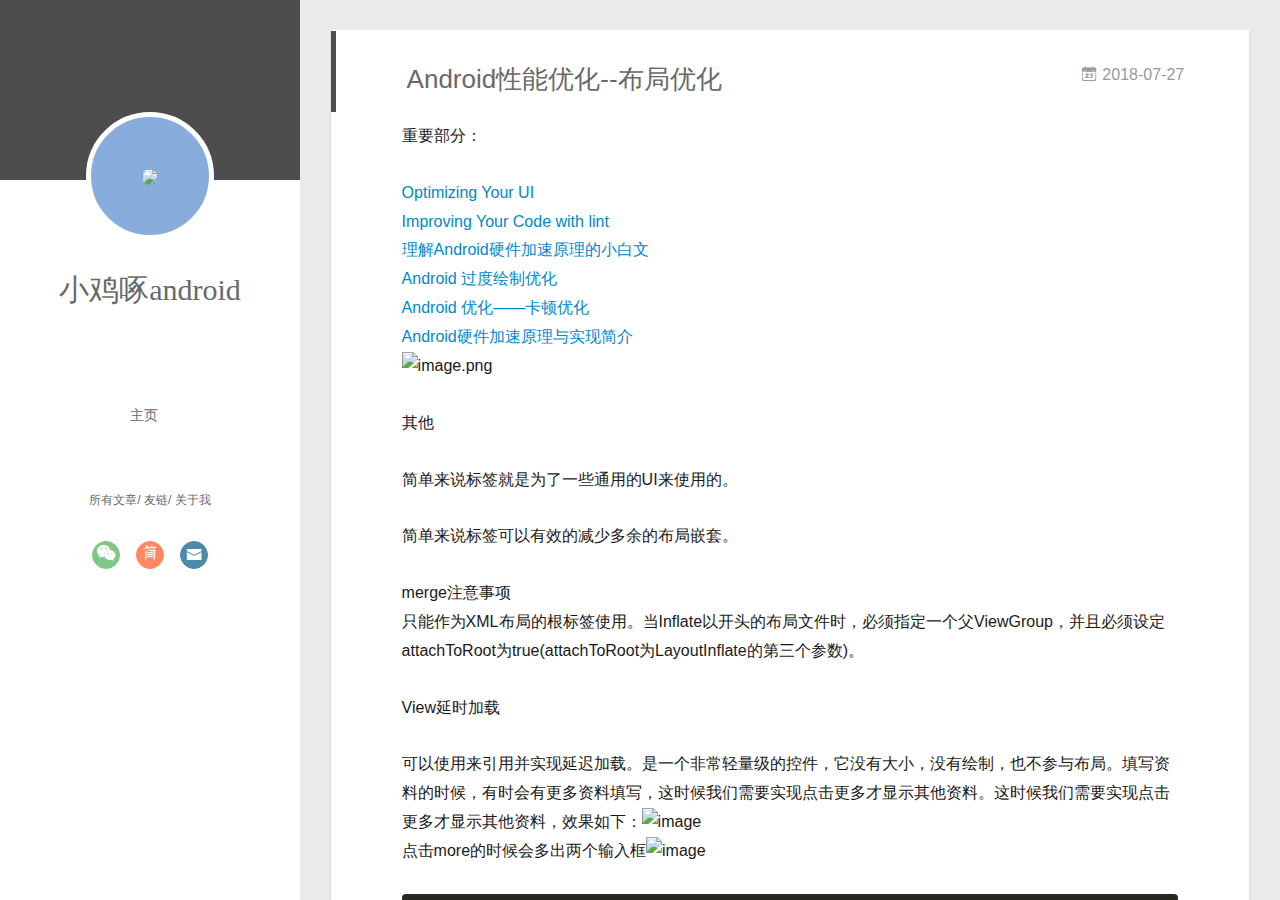
==== commit 0ee37d72: "Site updated: 2018-07-27 13:17:35" ====
--- a/index.html
+++ b/index.html
@@ -141,6 +141,101 @@
           </div>
           <div id="js-content" class="content-ll">
             
+  
+    <article id="post-Android性能优化-布局优化" class="article article-type-post  article-index" itemscope itemprop="blogPost">
+  <div class="article-inner">
+    
+      <header class="article-header">
+        
+  
+    <h1 itemprop="name">
+      <a class="article-title" href="/2018/07/27/Android性能优化-布局优化/">Android性能优化--布局优化</a>
+    </h1>
+  
+
+        
+        <a href="/2018/07/27/Android性能优化-布局优化/" class="archive-article-date">
+  	<time datetime="2018-07-27T05:14:37.000Z" itemprop="datePublished"><i class="icon-calendar icon"></i>2018-07-27</time>
+</a>
+        
+      </header>
+    
+    <div class="article-entry" itemprop="articleBody">
+      
+        <p>重要部分：</p>
+<p><a href="https://link.jianshu.com?t=http://developer.android.com/intl/zh-cn/tools/debugging/debugging-ui.html" target="_blank" rel="noopener">Optimizing Your UI</a><br><a href="https://link.jianshu.com?t=http://developer.android.com/intl/zh-cn/tools/debugging/improving-w-lint.html" target="_blank" rel="noopener">Improving Your Code with lint</a><br><a href="https://www.jianshu.com/p/40f660e17a73" target="_blank" rel="noopener">理解Android硬件加速原理的小白文</a><br><a href="https://jaeger.itscoder.com/android/2016/09/29/android-performance-overdraw.html" target="_blank" rel="noopener">Android 过度绘制优化</a><br><a href="https://www.jianshu.com/p/5e508beffac8" target="_blank" rel="noopener">Android 优化——卡顿优化</a><br><a href="https://blog.csdn.net/u011403718/article/details/54630760" target="_blank" rel="noopener">Android硬件加速原理与实现简介</a><br><img src="https://upload-images.jianshu.io/upload_images/3328374-698a112c8fc6ca1a.png?imageMogr2/auto-orient/strip%7CimageView2/2/w/1240" alt="image.png"></p>
+<p>其他</p>
+<include>
+
+<p>简单来说<include>标签就是为了一些通用的UI来使用的。</include></p>
+<merge>
+
+<p>简单来说<merge>标签可以有效的减少多余的布局嵌套。</merge></p>
+<p>merge注意事项<br>    <merge>只能作为XML布局的根标签使用。当Inflate以<merge>开头的布局文件时，必须指定一个父ViewGroup，并且必须设定attachToRoot为true(attachToRoot为LayoutInflate的第三个参数)。</merge></merge></p>
+<p>View延时加载<viewstub></viewstub></p>
+<p>可以使用<viewstub>来引用并实现延迟加载。<viewstub>是一个非常轻量级的控件，它没有大小，没有绘制，也不参与布局。填写资料的时候，有时会有更多资料填写，这时候我们需要实现点击更多才显示其他资料。这时候我们需要实现点击更多才显示其他资料，效果如下：<img src="http://upload-images.jianshu.io/upload_images/3328374-007d47eebf52a0c8?imageMogr2/auto-orient/strip%7CimageView2/2/w/1240" alt="image"><br>点击more的时候会多出两个输入框<img src="http://upload-images.jianshu.io/upload_images/3328374-593cf12ee458a6dd?imageMogr2/auto-orient/strip%7CimageView2/2/w/1240" alt="image"></viewstub></viewstub></p>
+<figure class="highlight plain"><table><tr><td class="gutter"><pre><span class="line">1</span><br><span class="line">2</span><br><span class="line">3</span><br><span class="line">4</span><br><span class="line">5</span><br><span class="line">6</span><br><span class="line">7</span><br><span class="line">8</span><br></pre></td><td class="code"><pre><span class="line">&lt;LinearLayout xmlns:android=&quot;http://schemas.android.com/apk/res/android&quot; android:layout_width=&quot;match_parent&quot; android:orientation=&quot;vertical&quot; android:layout_height=&quot;match_parent&quot;&gt;</span><br><span class="line"></span><br><span class="line">&lt;EditText android:layout_width=&quot;match_parent&quot; android:layout_height=&quot;wrap_content&quot; android:layout_marginLeft=&quot;10dp&quot; android:layout_marginRight=&quot;10dp&quot; android:hint=&quot;name&quot; /&gt;</span><br><span class="line"></span><br><span class="line">&lt;ViewStub android:id=&quot;@+id/view_stub&quot; android:layout_width=&quot;match_parent&quot; android:layout=&quot;@layout/more_layout&quot; android:layout_height=&quot;wrap_content&quot; /&gt;</span><br><span class="line"></span><br><span class="line">&lt;Button android:id=&quot;@+id/btn_more&quot; android:layout_width=&quot;wrap_content&quot; android:text=&quot;more&quot; android:layout_height=&quot;wrap_content&quot; /&gt;</span><br><span class="line">&lt;/LinearLayout&gt;</span><br></pre></td></tr></table></figure>
+<p><code>more_layout.xml</code></p>
+<figure class="highlight plain"><table><tr><td class="gutter"><pre><span class="line">1</span><br><span class="line">2</span><br><span class="line">3</span><br><span class="line">4</span><br><span class="line">5</span><br><span class="line">6</span><br></pre></td><td class="code"><pre><span class="line">&lt;LinearLayout xmlns:android=&quot;http://schemas.android.com/apk/res/android&quot; android:layout_width=&quot;match_parent&quot; android:layout_height=&quot;match_parent&quot; android:orientation=&quot;vertical&quot;&gt;</span><br><span class="line"></span><br><span class="line"> &lt;EditText android:id=&quot;@+id/et_more1&quot; android:layout_width=&quot;match_parent&quot; android:layout_height=&quot;wrap_content&quot; android:layout_margin=&quot;10dp&quot; android:hint=&quot;more1&quot; /&gt;</span><br><span class="line"></span><br><span class="line">&lt;EditText android:id=&quot;@+id/et_more2&quot; android:layout_width=&quot;match_parent&quot; android:layout_height=&quot;wrap_content&quot; android:layout_marginLeft=&quot;10dp&quot; android:layout_marginRight=&quot;10dp&quot; android:hint=&quot;more2&quot; /&gt;</span><br><span class="line">&lt;/LinearLayout&gt;</span><br></pre></td></tr></table></figure>
+<p>点击more进行显示<br><figure class="highlight plain"><table><tr><td class="gutter"><pre><span class="line">1</span><br><span class="line">2</span><br><span class="line">3</span><br><span class="line">4</span><br><span class="line">5</span><br><span class="line">6</span><br><span class="line">7</span><br><span class="line">8</span><br><span class="line">9</span><br><span class="line">10</span><br><span class="line">11</span><br></pre></td><td class="code"><pre><span class="line"> btn_more = (Button) findViewById(R.id.btn_more); btn_more.setOnClickListener(new View.OnClickListener() &#123; @Override public void onClick(View v) &#123;</span><br><span class="line"></span><br><span class="line">ViewStub viewStub =(ViewStub)findViewById(R.id.view_stub);</span><br><span class="line"></span><br><span class="line">1.viewStub.setVisibility(View.VISIBLE);</span><br><span class="line"></span><br><span class="line"> if (viewStub != null) &#123;</span><br><span class="line">2.View inflatedView = viewStub.inflate();</span><br><span class="line">et_more1 = (EditText) inflatedView.findViewById(R.id.et_more1); et_more2 =(EditText)inflatedView.findViewById(R.id.et_more2); &#125;</span><br><span class="line"> &#125;</span><br><span class="line"> &#125;);</span><br></pre></td></tr></table></figure></p>
+<p>有两种方法可以让<viewstub>的布局进行显示，一种是直接设置viewStub.setVisibility(View.VISIBLE)，第二种则是使用inflate来加载，如要获取到里面控件，我们一般采用第二种方法。<br>从上面可以看出<viewstub>的用法类似于<include>，不同的是<viewstub>必须指定layout_width和layout_height属性，还有一点需要注意<viewstub>所加载的布局是不可以使用<merge>标签的。</merge></viewstub></viewstub></include></viewstub></viewstub></p>
+<p>ViewStub总结</p>
+<pre><code>优点：
+
+ViewStub轻量级，而且占用资源非常少，在调用ViewStub.inflate()时，ViewStub才会加载布局进行实例化，然后ViewStub的所有属性将会转向它所指的布局，节省内存资源。
+
+缺点：
+
+ViewStub只能Inflate一次，之后ViewStub对象会被置为空。所以说，某个被ViewStub指定的布局被Inflate后，就不会够再通过ViewStub来控制它了。
+
+注意事项：
+
+某些布局属性要加在ViewStub而不是实际的布局上面，才会起作用，如果加在TextView上面，则不会起作用，需要放在它的ViewStub上面才会起作用。而ViewStub的属性在inflate()后会都传给相应的布局。
+
+根据以上总结，ViewStub使用场景应如下：
+    在程序的运行期间，某个布局在Inflate后，就不会有变化，除非重新启动。因为ViewStub只能Inflate一次，之后会被置空，所以无法指望后面接着使用ViewStub来控制布局。所以当需要在运行时不止一次的显示和隐藏某个布局，那么ViewStub是做不到的。这时就只能使用View的可见性来控制了。
+    想要控制显示与隐藏的是一个布局文件，而非某个View。
+</code></pre></merge></include>
+      
+
+      
+    </div>
+    <div class="article-info article-info-index">
+      
+      
+      
+
+      
+        <p class="article-more-link">
+          <a class="article-more-a" href="/2018/07/27/Android性能优化-布局优化/">展开全文 >></a>
+        </p>
+      
+
+      
+      <div class="clearfix"></div>
+    </div>
+  </div>
+</article>
+
+<aside class="wrap-side-operation">
+    <div class="mod-side-operation">
+        
+        <div class="jump-container" id="js-jump-container" style="display:none;">
+            <a href="javascript:void(0)" class="mod-side-operation__jump-to-top">
+                <i class="icon-font icon-back"></i>
+            </a>
+            <div id="js-jump-plan-container" class="jump-plan-container" style="top: -11px;">
+                <i class="icon-font icon-plane jump-plane"></i>
+            </div>
+        </div>
+        
+        
+    </div>
+</aside>
+
+
+
+
   
     <article id="mac-打包发布到蒲公英" class="article article-type-mac  article-index" itemscope itemprop="blogPost">
   <div class="article-inner">
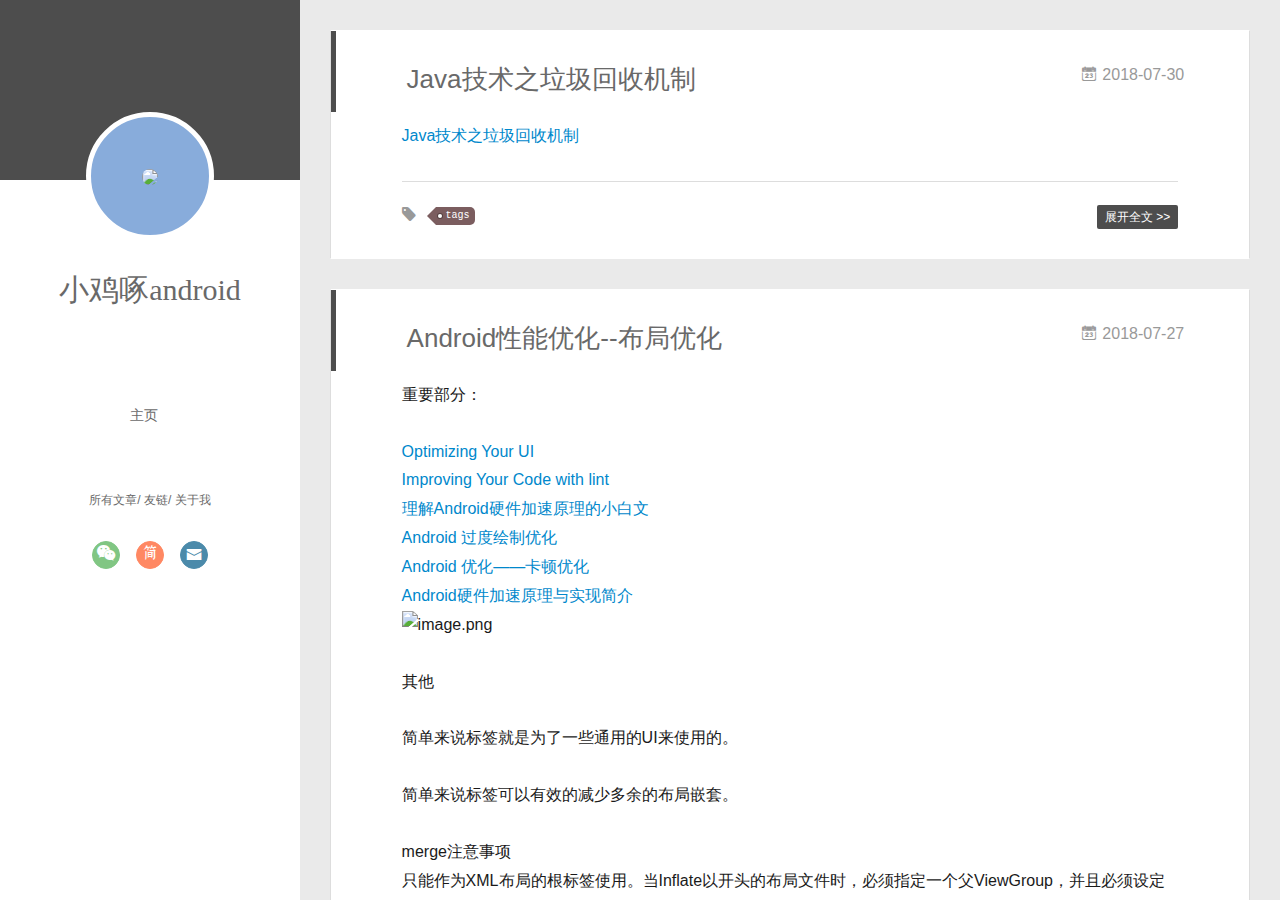
==== commit 2054381d: "Site updated: 2018-07-30 16:27:25" ====
--- a/index.html
+++ b/index.html
@@ -43,7 +43,7 @@
 <div class="intrude-less">
 	<header id="header" class="inner">
 		<a href="/" class="profilepic">
-			<img src="http://pix.tvmao.com/stills/drama/73/562/b/Kn4lW78nMRF.jpg" class="js-avatar">
+			<img src="https://raw.githubusercontent.com/gnkhandsome/gnkhandsome.github.io/master/img/me.png" class="js-avatar">
 		</a>
 		<hgroup>
 		  <h1 class="header-author"><a href="/">小鸡啄android</a></h1>
@@ -75,7 +75,7 @@
 		<nav class="header-nav">
 			<div class="social">
 				
-					<a class="weixin" target="_blank" href="/gnkhandsome" title="weixin"><i class="icon-weixin"></i></a>
+					<a class="weixin" target="_blank" href="https://raw.githubusercontent.com/gnkhandsome/gnkhandsome.github.io/master/img/wechat.png" title="weixin"><i class="icon-weixin"></i></a>
 		        
 					<a class="jianshu" target="_blank" href="https://www.jianshu.com/u/1a74da9614a9" title="jianshu"><i class="icon-jianshu"></i></a>
 		        
@@ -97,7 +97,7 @@
 	<div class="intrude-less">
 		<header id="header" class="inner">
 			<div class="profilepic">
-				<img src="http://pix.tvmao.com/stills/drama/73/562/b/Kn4lW78nMRF.jpg" class="js-avatar">
+				<img src="https://raw.githubusercontent.com/gnkhandsome/gnkhandsome.github.io/master/img/me.png" class="js-avatar">
 			</div>
 			<hgroup>
 			  <h1 class="header-author js-header-author">小鸡啄android</h1>
@@ -112,7 +112,7 @@
 			<nav class="header-nav">
 				<div class="social">
 					
-						<a class="weixin" target="_blank" href="/gnkhandsome" title="weixin"><i class="icon-weixin"></i></a>
+						<a class="weixin" target="_blank" href="https://raw.githubusercontent.com/gnkhandsome/gnkhandsome.github.io/master/img/wechat.png" title="weixin"><i class="icon-weixin"></i></a>
 			        
 						<a class="jianshu" target="_blank" href="https://www.jianshu.com/u/1a74da9614a9" title="jianshu"><i class="icon-jianshu"></i></a>
 			        
@@ -141,6 +141,80 @@
           </div>
           <div id="js-content" class="content-ll">
             
+  
+    <article id="java-Java技术之垃圾回收机制" class="article article-type-java  article-index" itemscope itemprop="blogPost">
+  <div class="article-inner">
+    
+      <header class="article-header">
+        
+  
+    <h1 itemprop="name">
+      <a class="article-title" href="/2018/07/30/Java技术之垃圾回收机制/">Java技术之垃圾回收机制</a>
+    </h1>
+  
+
+        
+        <a href="/2018/07/30/Java技术之垃圾回收机制/" class="archive-article-date">
+  	<time datetime="2018-07-30T07:48:52.000Z" itemprop="datePublished"><i class="icon-calendar icon"></i>2018-07-30</time>
+</a>
+        
+      </header>
+    
+    <div class="article-entry" itemprop="articleBody">
+      
+        <p><a href="http://wingjay.com/2017/05/24/Java-%E6%8A%80%E6%9C%AF%E4%B9%8B%E5%9E%83%E5%9C%BE%E5%9B%9E%E6%94%B6%E6%9C%BA%E5%88%B6/" target="_blank" rel="noopener">Java技术之垃圾回收机制</a></p>
+
+      
+
+      
+    </div>
+    <div class="article-info article-info-index">
+      
+      
+	<div class="article-tag tagcloud">
+		<i class="icon-price-tags icon"></i>
+		<ul class="article-tag-list">
+			 
+        		<li class="article-tag-list-item">
+        			<a href="javascript:void(0)" class="js-tag article-tag-list-link color5">tags</a>
+        		</li>
+      		
+		</ul>
+	</div>
+
+      
+
+      
+        <p class="article-more-link">
+          <a class="article-more-a" href="/2018/07/30/Java技术之垃圾回收机制/">展开全文 >></a>
+        </p>
+      
+
+      
+      <div class="clearfix"></div>
+    </div>
+  </div>
+</article>
+
+<aside class="wrap-side-operation">
+    <div class="mod-side-operation">
+        
+        <div class="jump-container" id="js-jump-container" style="display:none;">
+            <a href="javascript:void(0)" class="mod-side-operation__jump-to-top">
+                <i class="icon-font icon-back"></i>
+            </a>
+            <div id="js-jump-plan-container" class="jump-plan-container" style="top: -11px;">
+                <i class="icon-font icon-plane jump-plane"></i>
+            </div>
+        </div>
+        
+        
+    </div>
+</aside>
+
+
+
+
   
     <article id="post-Android性能优化-布局优化" class="article article-type-post  article-index" itemscope itemprop="blogPost">
   <div class="article-inner">
@@ -475,6 +549,10 @@
             <input type="checkbox" q-on="click:toggleTag(e)" q-attr="checked:showTags">
           </label>
           <ul class="article-tag-list" q-show="showTags">
+             
+              <li class="article-tag-list-item">
+                <a href="javascript:void(0)" class="js-tag color5">tags</a>
+              </li>
             
             <div class="clearfix"></div>
           </ul>
@@ -522,6 +600,18 @@
     
     	<section class="tools-section tools-section-friends" q-show="friends">
   		
+        <ul class="search-ul">
+          
+            <li class="search-li">
+              <a href="http://wingjay.com/" target="_blank" class="search-title"><i class="icon-quo-left icon"></i>友情链接1</a>
+            </li>
+          
+            <li class="search-li">
+              <a href="http://jayfeng.com/" target="_blank" class="search-title"><i class="icon-quo-left icon"></i>友情链接2</a>
+            </li>
+          
+        </ul>
+  		
     	</section>
     
 
